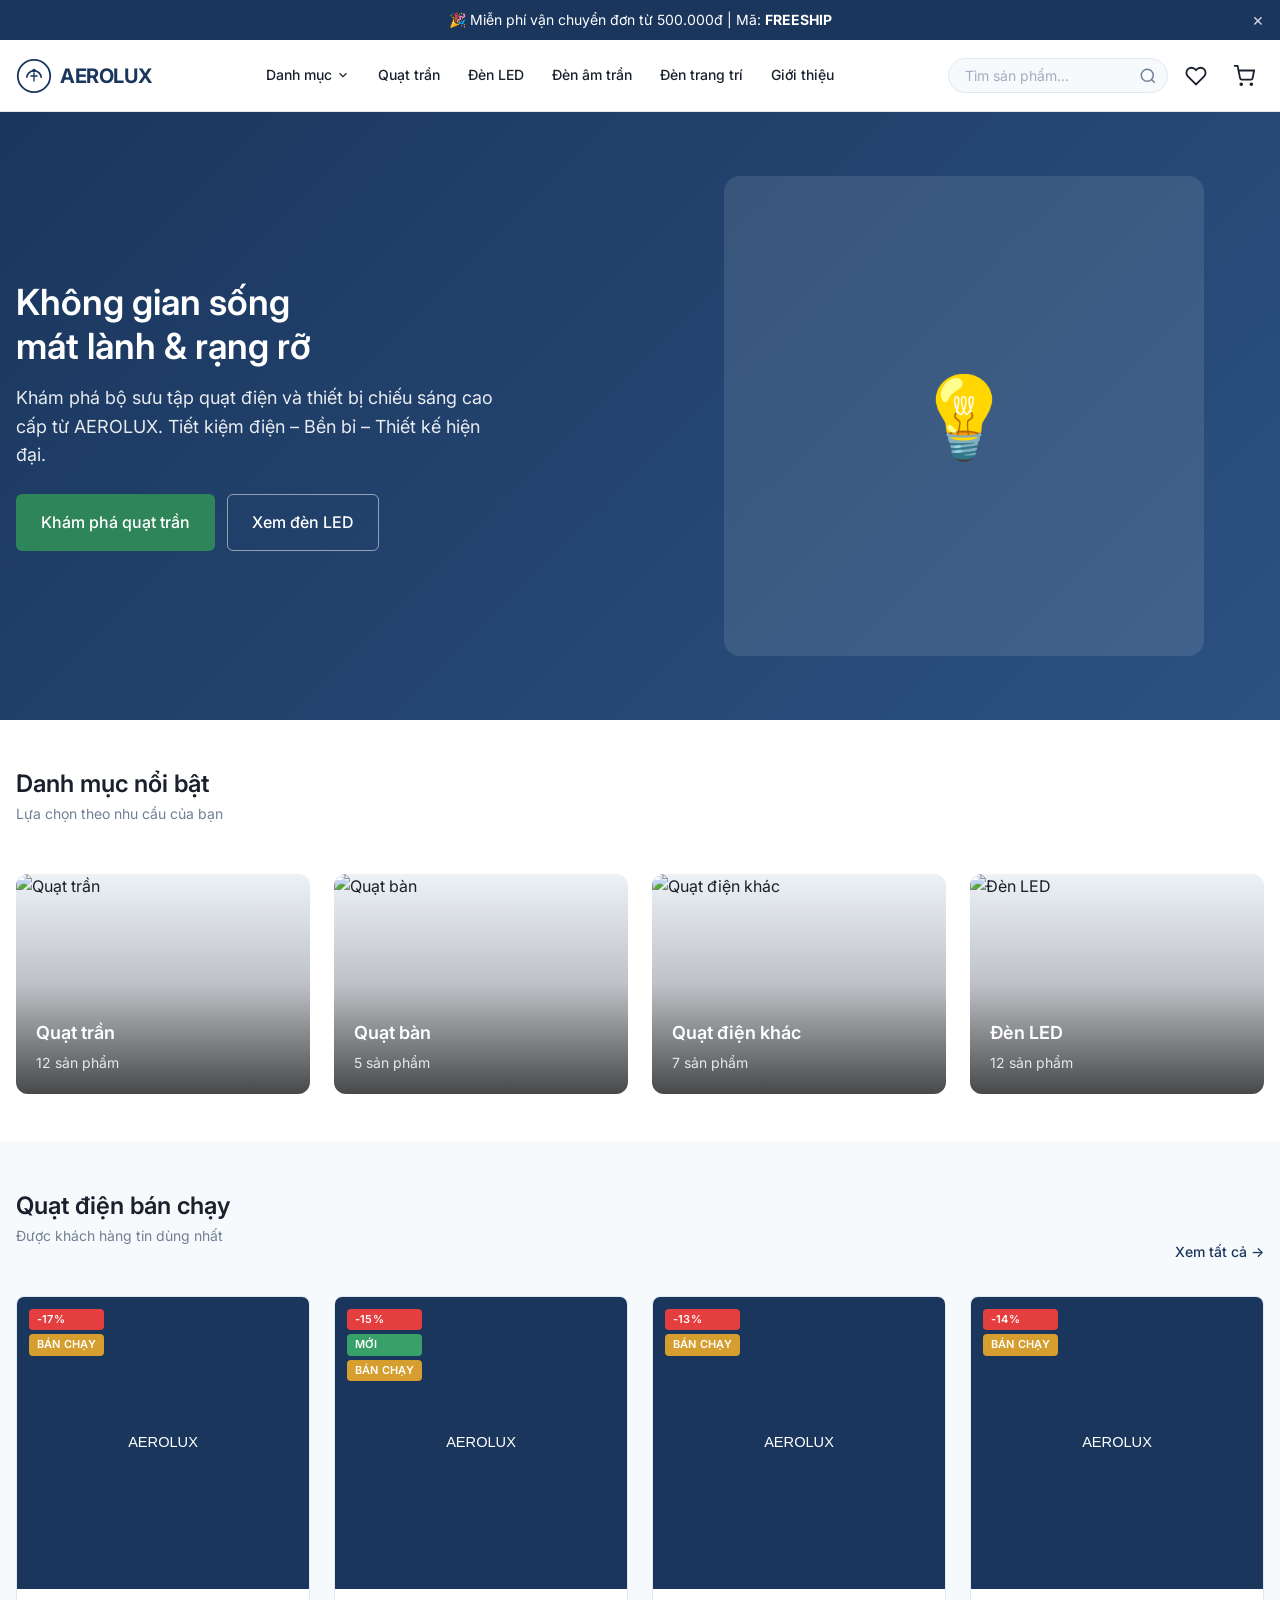
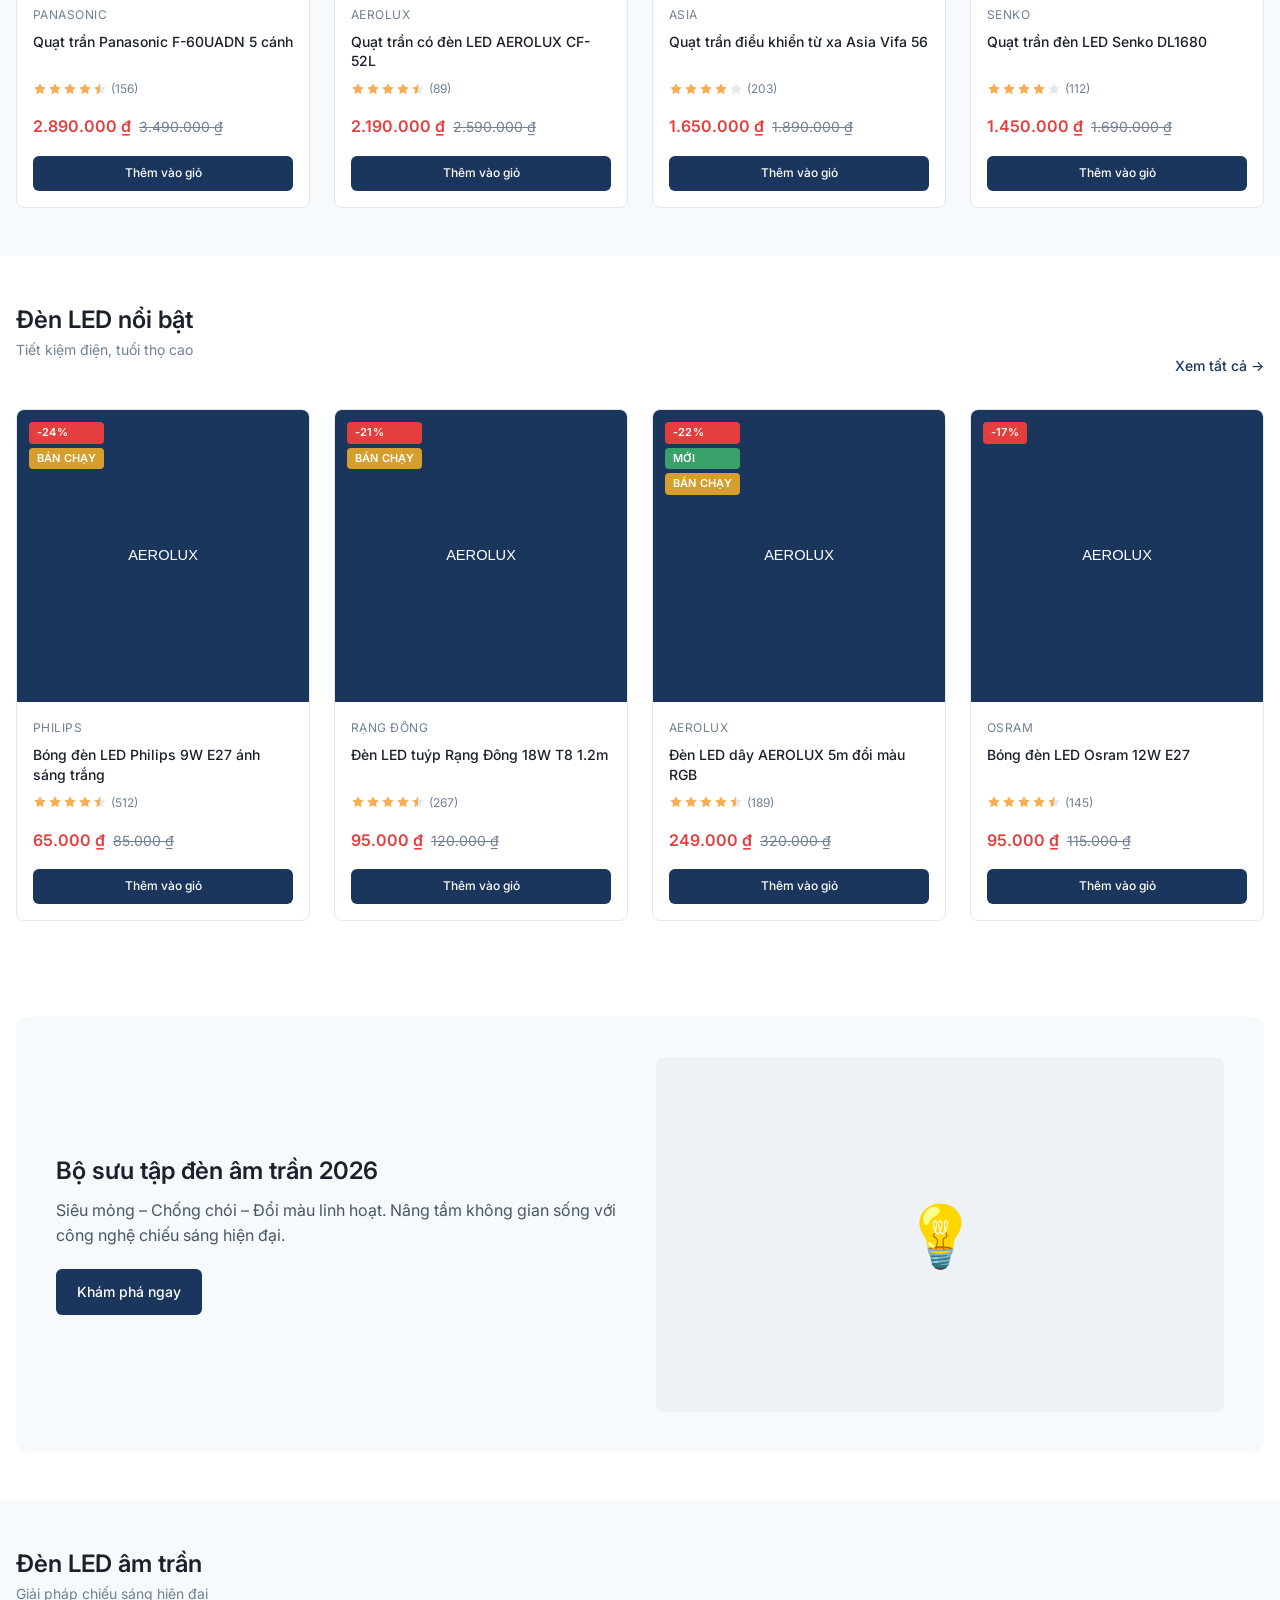
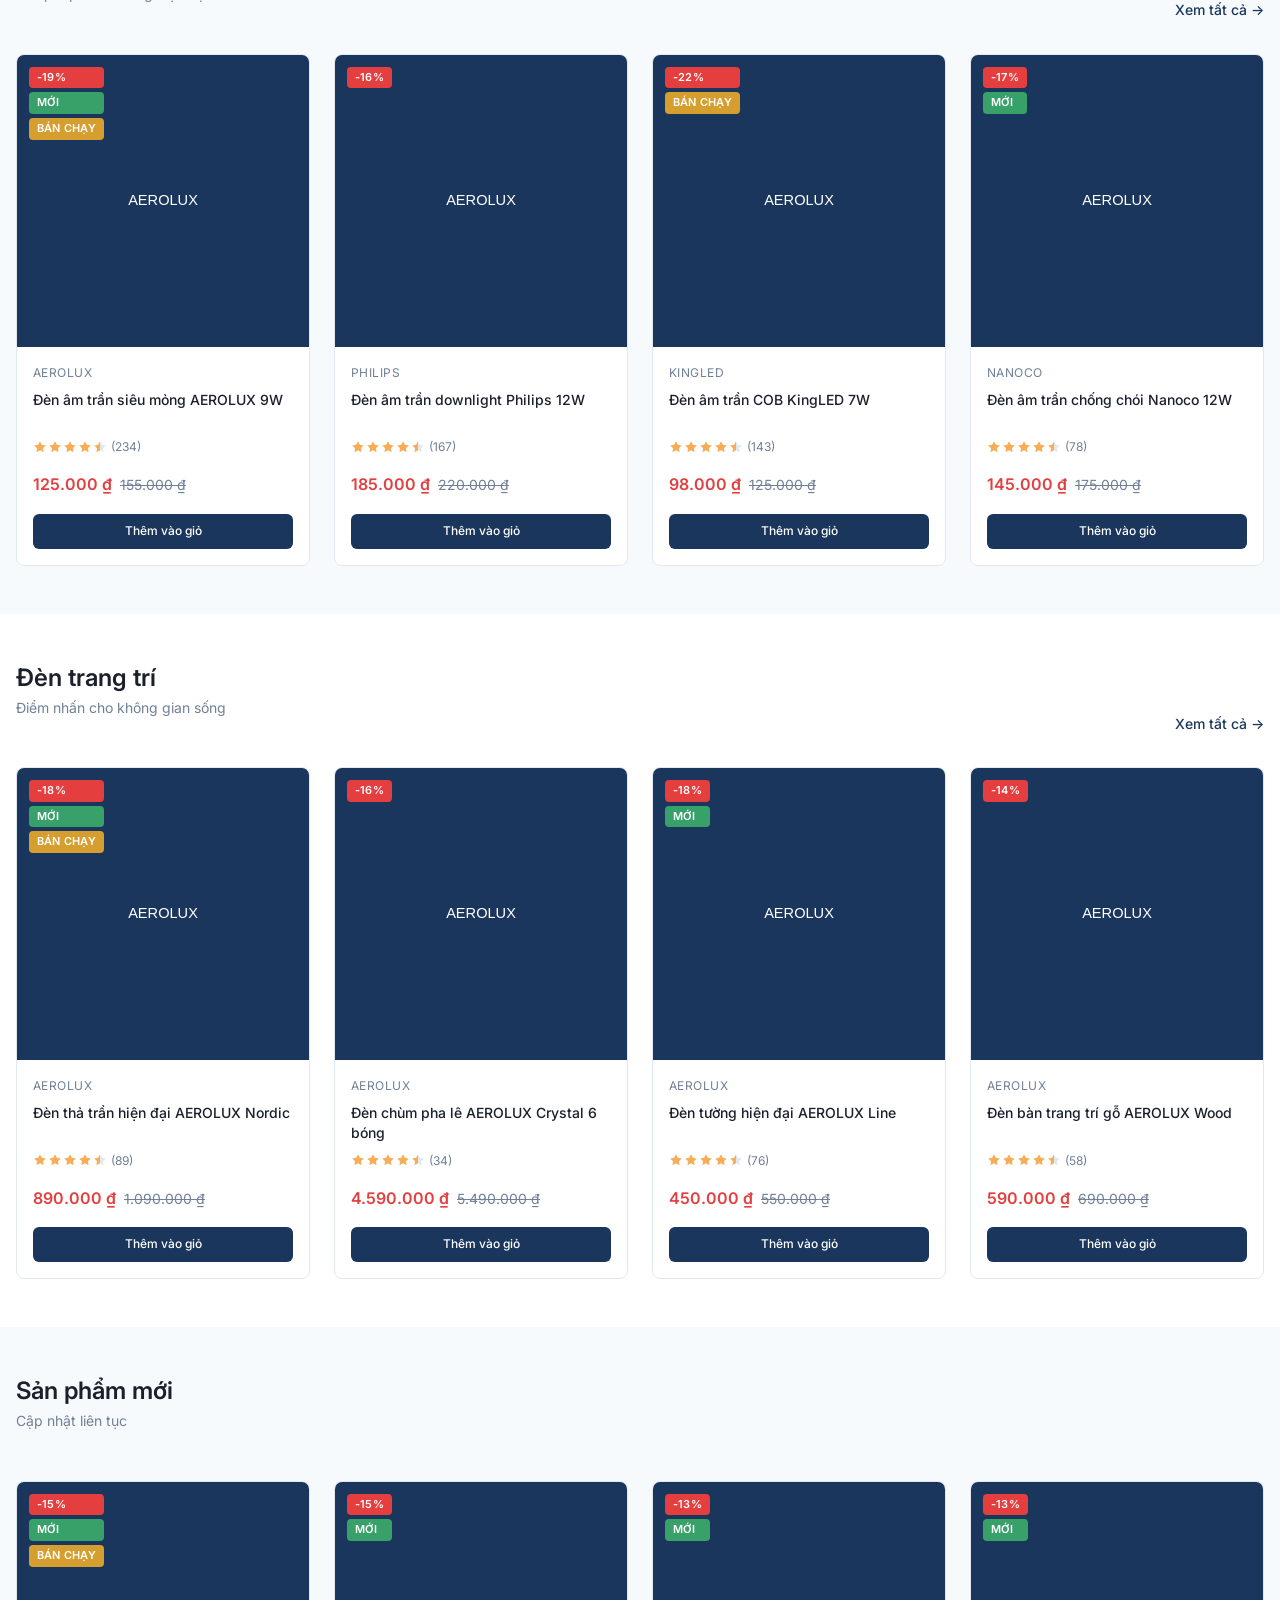
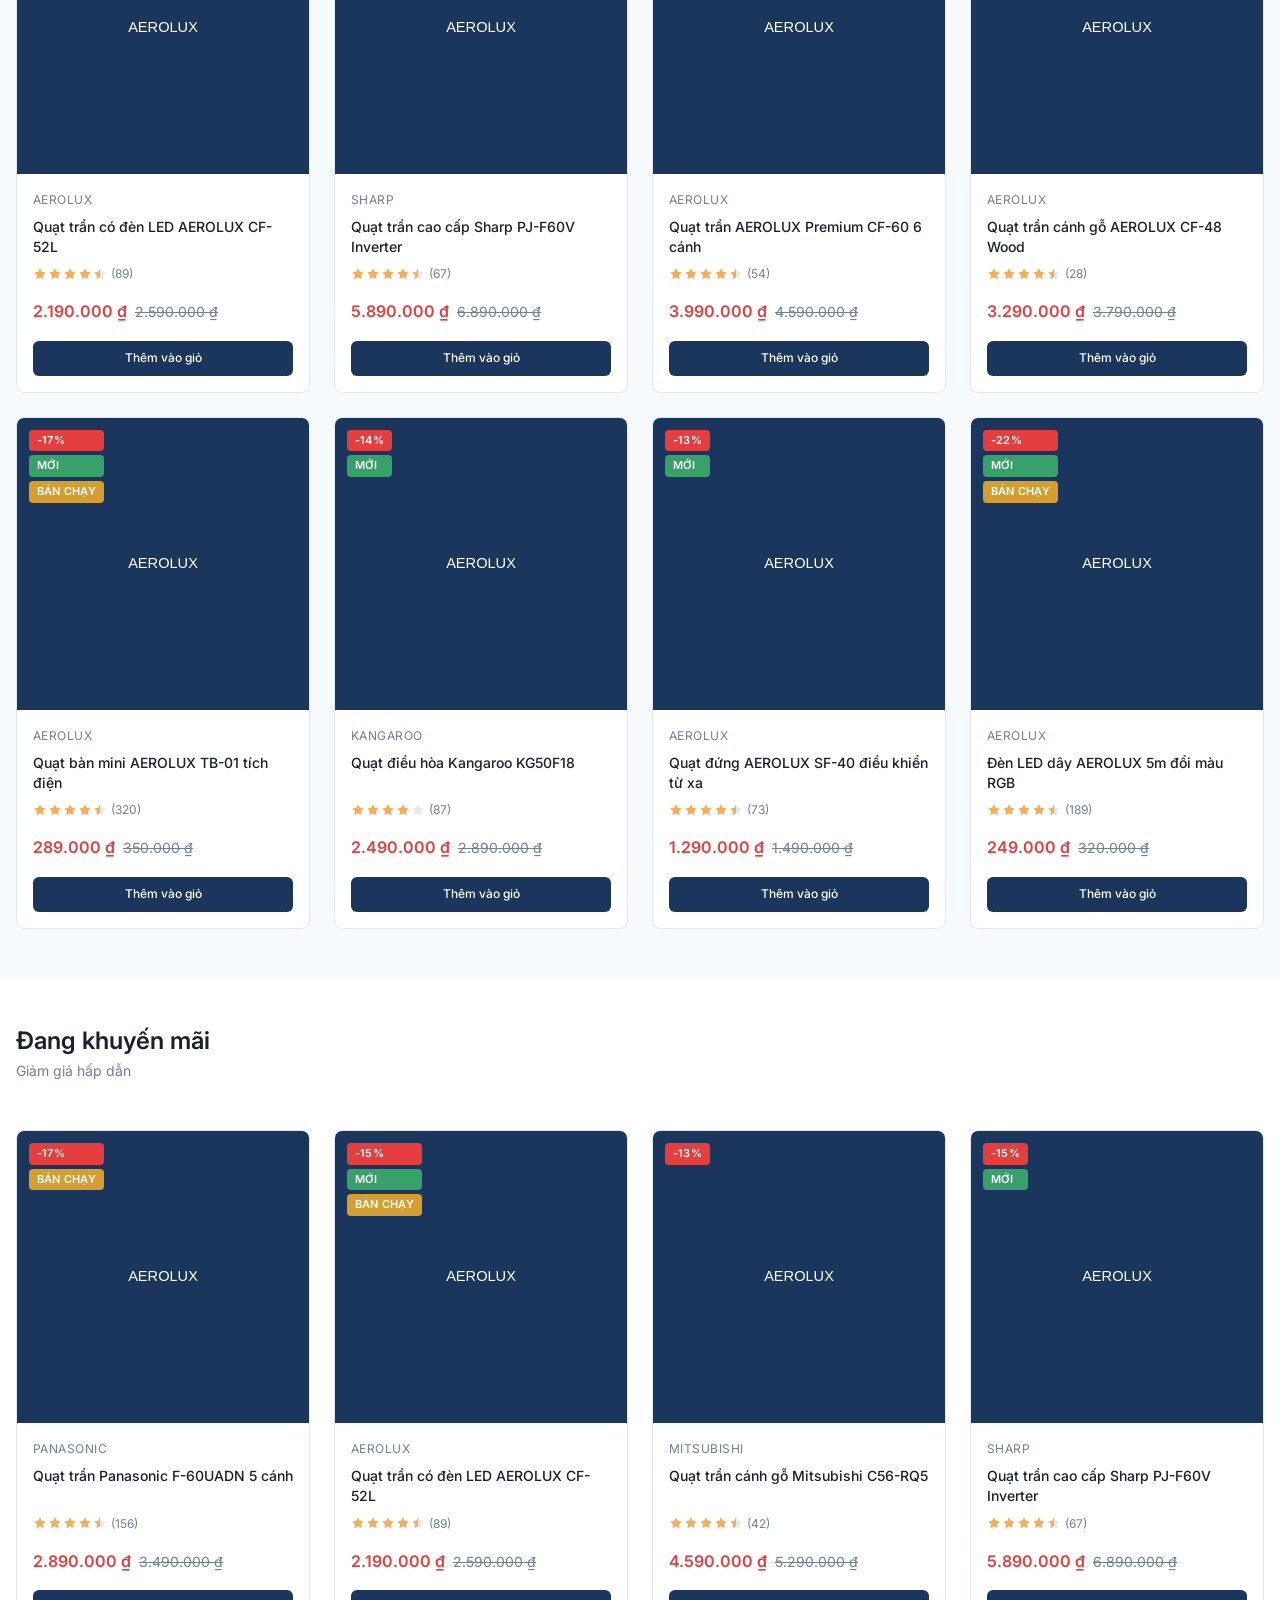
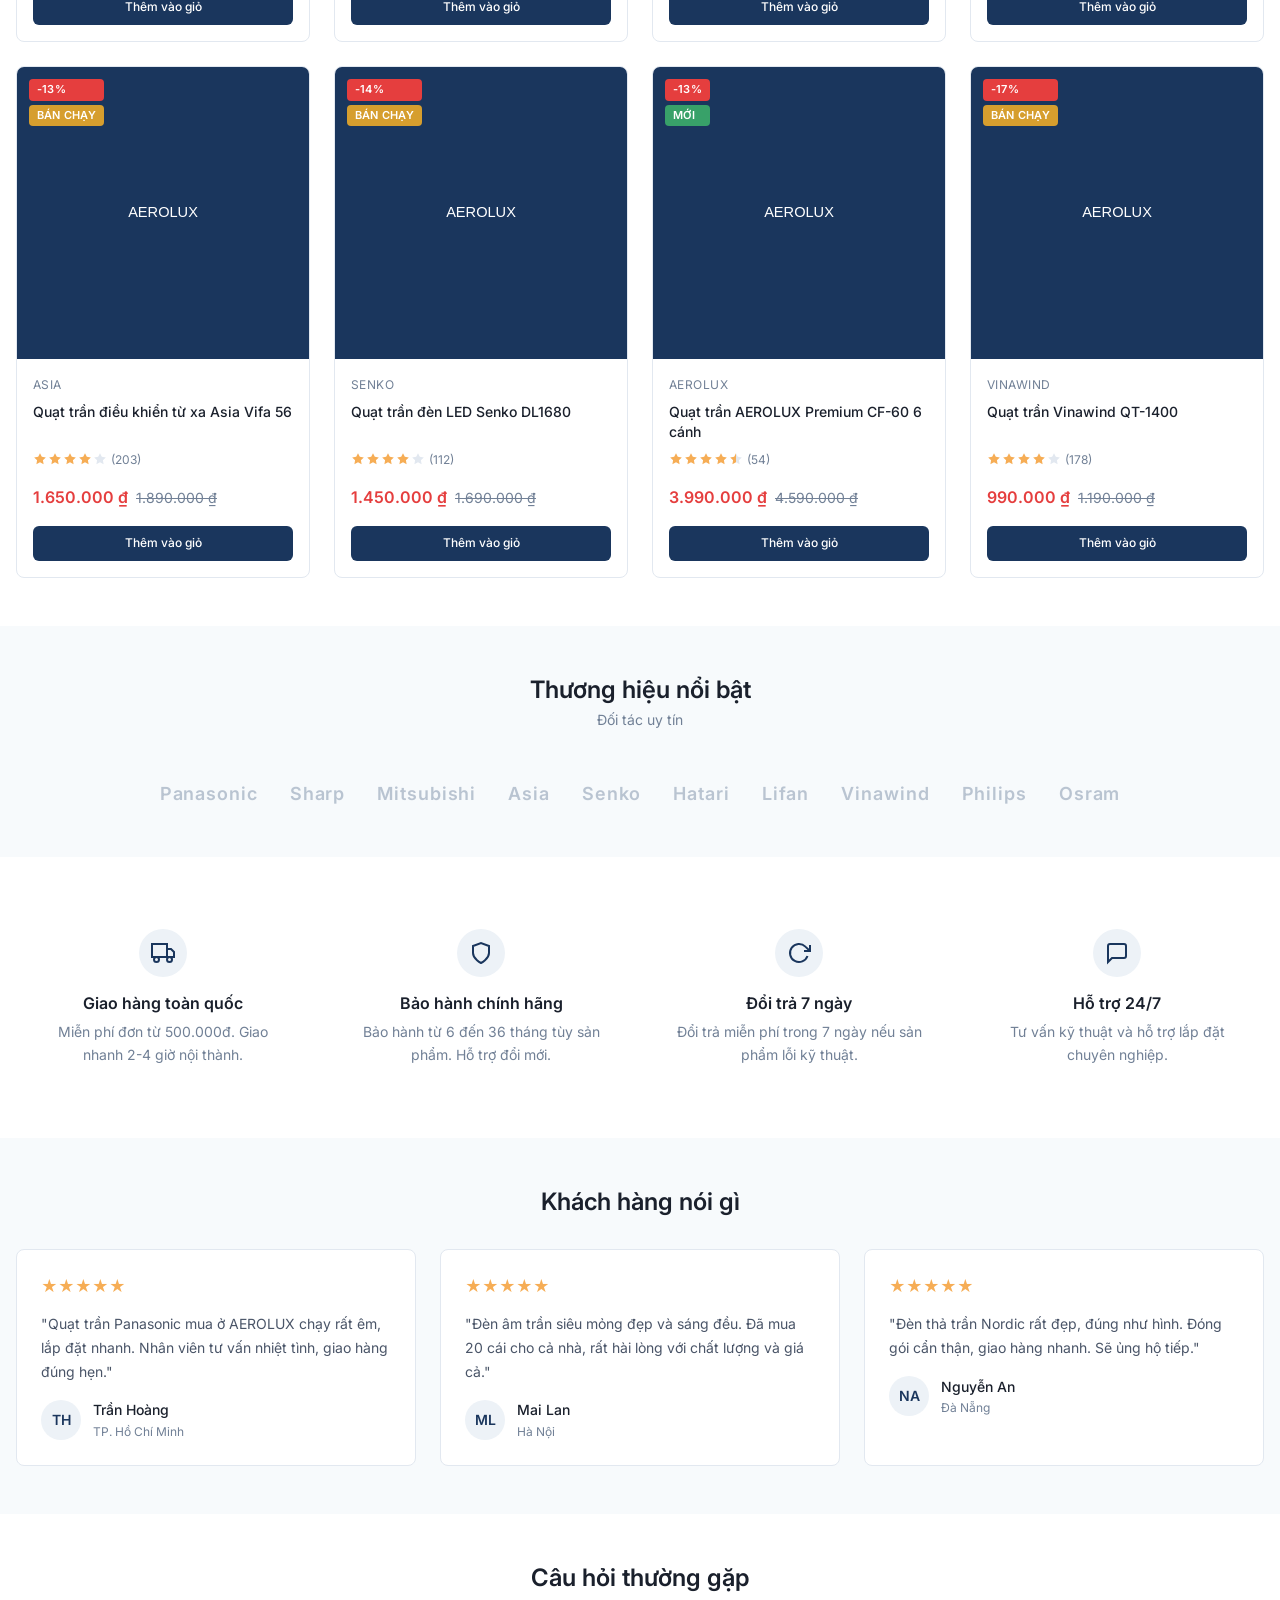
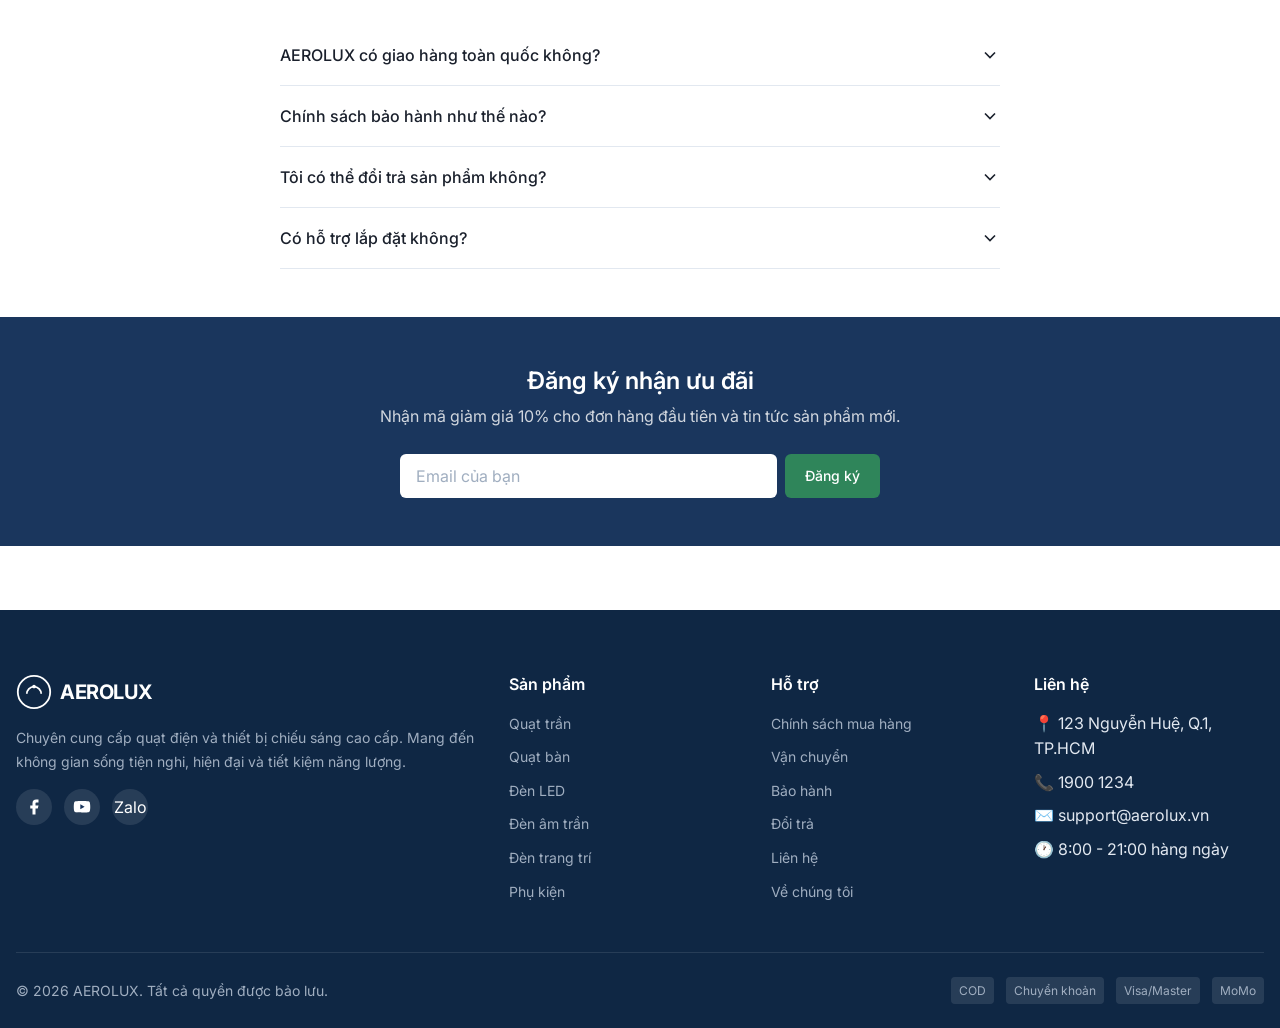
==== index.html @ c2c1349a "first commit" ====
<!DOCTYPE html>
<html lang="vi">
<head>
  <meta charset="UTF-8">
  <meta name="viewport" content="width=device-width, initial-scale=1.0">
  <title>AEROLUX — Quạt điện & Thiết bị chiếu sáng cao cấp</title>
  <meta name="description" content="AEROLUX chuyên cung cấp quạt trần, quạt bàn, đèn LED, đèn âm trần và đèn trang trí chất lượng cao. Giao hàng toàn quốc.">
  <link rel="preconnect" href="https://fonts.googleapis.com">
  <link rel="preconnect" href="https://fonts.gstatic.com" crossorigin>
  <link href="https://fonts.googleapis.com/css2?family=Inter:wght@300;400;500;600;700&display=swap" rel="stylesheet">
  <link rel="stylesheet" href="assets/css/variables.css">
  <link rel="stylesheet" href="assets/css/base.css">
  <link rel="stylesheet" href="assets/css/layout.css">
  <link rel="stylesheet" href="assets/css/components.css">
  <link rel="stylesheet" href="assets/css/pages.css">
  <link rel="stylesheet" href="assets/css/responsive.css">
</head>
<body>
  <div id="site-header"></div>

  <main class="main-content">
    <!-- Hero -->
    <section class="hero">
      <div class="container hero-content">
        <div class="hero-text">
          <h1>Không gian sống<br>mát lành & rạng rỡ</h1>
          <p>Khám phá bộ sưu tập quạt điện và thiết bị chiếu sáng cao cấp từ AEROLUX. Tiết kiệm điện – Bền bỉ – Thiết kế hiện đại.</p>
          <div class="hero-actions">
            <a href="category.html?category=quat-tran" class="btn btn-primary btn-lg">Khám phá quạt trần</a>
            <a href="category.html?category=den-led" class="btn btn-outline btn-lg">Xem đèn LED</a>
          </div>
        </div>
        <div class="hero-image">
          <div class="hero-image-placeholder">💡</div>
        </div>
      </div>
    </section>

    <!-- Featured Categories -->
    <section class="section">
      <div class="container">
        <div class="section-header">
          <div>
            <h2 class="section-title">Danh mục nổi bật</h2>
            <p class="section-subtitle">Lựa chọn theo nhu cầu của bạn</p>
          </div>
        </div>
        <div class="featured-categories" id="featured-categories"></div>
      </div>
    </section>

    <!-- Best seller fans -->
    <section class="section bg-alt">
      <div class="container">
        <div class="section-header">
          <div>
            <h2 class="section-title">Quạt điện bán chạy</h2>
            <p class="section-subtitle">Được khách hàng tin dùng nhất</p>
          </div>
          <a href="category.html?category=quat-tran" class="section-link">Xem tất cả →</a>
        </div>
        <div class="product-grid" id="bestsellers-fans"></div>
      </div>
    </section>

    <!-- LED -->
    <section class="section">
      <div class="container">
        <div class="section-header">
          <div>
            <h2 class="section-title">Đèn LED nổi bật</h2>
            <p class="section-subtitle">Tiết kiệm điện, tuổi thọ cao</p>
          </div>
          <a href="category.html?category=den-led" class="section-link">Xem tất cả →</a>
        </div>
        <div class="product-grid" id="featured-leds"></div>
      </div>
    </section>

    <!-- Banner -->
    <section class="section">
      <div class="container">
        <div class="banner-strip">
          <div class="banner-strip-content">
            <h2>Bộ sưu tập đèn âm trần 2026</h2>
            <p>Siêu mỏng – Chống chói – Đổi màu linh hoạt. Nâng tầm không gian sống với công nghệ chiếu sáng hiện đại.</p>
            <a href="category.html?category=den-led-am-tran" class="btn btn-primary">Khám phá ngay</a>
          </div>
          <div class="banner-strip-image">💡</div>
        </div>
      </div>
    </section>

    <!-- Downlights -->
    <section class="section bg-alt">
      <div class="container">
        <div class="section-header">
          <div>
            <h2 class="section-title">Đèn LED âm trần</h2>
            <p class="section-subtitle">Giải pháp chiếu sáng hiện đại</p>
          </div>
          <a href="category.html?category=den-led-am-tran" class="section-link">Xem tất cả →</a>
        </div>
        <div class="product-grid" id="featured-downlights"></div>
      </div>
    </section>

    <!-- Decorative -->
    <section class="section">
      <div class="container">
        <div class="section-header">
          <div>
            <h2 class="section-title">Đèn trang trí</h2>
            <p class="section-subtitle">Điểm nhấn cho không gian sống</p>
          </div>
          <a href="category.html?category=den-trang-tri" class="section-link">Xem tất cả →</a>
        </div>
        <div class="product-grid" id="featured-decorative"></div>
      </div>
    </section>

    <!-- New products -->
    <section class="section bg-alt">
      <div class="container">
        <div class="section-header">
          <div>
            <h2 class="section-title">Sản phẩm mới</h2>
            <p class="section-subtitle">Cập nhật liên tục</p>
          </div>
        </div>
        <div class="product-grid" id="new-products"></div>
      </div>
    </section>

    <!-- Sale -->
    <section class="section">
      <div class="container">
        <div class="section-header">
          <div>
            <h2 class="section-title">Đang khuyến mãi</h2>
            <p class="section-subtitle">Giảm giá hấp dẫn</p>
          </div>
        </div>
        <div class="product-grid" id="sale-products"></div>
      </div>
    </section>

    <!-- Brands -->
    <section class="section bg-alt">
      <div class="container">
        <div class="section-header text-center" style="justify-content:center">
          <div>
            <h2 class="section-title">Thương hiệu nổi bật</h2>
            <p class="section-subtitle">Đối tác uy tín</p>
          </div>
        </div>
        <div class="brand-logos" id="brand-logos"></div>
      </div>
    </section>

    <!-- Policies -->
    <section class="section">
      <div class="container">
        <div class="policy-grid">
          <div class="policy-card">
            <div class="policy-card-icon">
              <svg viewBox="0 0 24 24" fill="none" stroke="currentColor" stroke-width="2"><rect x="1" y="3" width="15" height="13"/><polygon points="16 8 20 8 23 11 23 16 16 16 16 8"/><circle cx="5.5" cy="18.5" r="2.5"/><circle cx="18.5" cy="18.5" r="2.5"/></svg>
            </div>
            <h4>Giao hàng toàn quốc</h4>
            <p>Miễn phí đơn từ 500.000đ. Giao nhanh 2-4 giờ nội thành.</p>
          </div>
          <div class="policy-card">
            <div class="policy-card-icon">
              <svg viewBox="0 0 24 24" fill="none" stroke="currentColor" stroke-width="2"><path d="M12 22s8-4 8-10V5l-8-3-8 3v7c0 6 8 10 8 10z"/></svg>
            </div>
            <h4>Bảo hành chính hãng</h4>
            <p>Bảo hành từ 6 đến 36 tháng tùy sản phẩm. Hỗ trợ đổi mới.</p>
          </div>
          <div class="policy-card">
            <div class="policy-card-icon">
              <svg viewBox="0 0 24 24" fill="none" stroke="currentColor" stroke-width="2"><polyline points="23 4 23 10 17 10"/><path d="M20.49 15a9 9 0 1 1-2.12-9.36L23 10"/></svg>
            </div>
            <h4>Đổi trả 7 ngày</h4>
            <p>Đổi trả miễn phí trong 7 ngày nếu sản phẩm lỗi kỹ thuật.</p>
          </div>
          <div class="policy-card">
            <div class="policy-card-icon">
              <svg viewBox="0 0 24 24" fill="none" stroke="currentColor" stroke-width="2"><path d="M21 15a2 2 0 0 1-2 2H7l-4 4V5a2 2 0 0 1 2-2h14a2 2 0 0 1 2 2z"/></svg>
            </div>
            <h4>Hỗ trợ 24/7</h4>
            <p>Tư vấn kỹ thuật và hỗ trợ lắp đặt chuyên nghiệp.</p>
          </div>
        </div>
      </div>
    </section>

    <!-- Testimonials -->
    <section class="section bg-alt">
      <div class="container">
        <div class="section-header text-center" style="justify-content:center">
          <div>
            <h2 class="section-title">Khách hàng nói gì</h2>
          </div>
        </div>
        <div class="testimonial-grid">
          <div class="testimonial-card">
            <div class="testimonial-stars">★★★★★</div>
            <p class="testimonial-text">"Quạt trần Panasonic mua ở AEROLUX chạy rất êm, lắp đặt nhanh. Nhân viên tư vấn nhiệt tình, giao hàng đúng hẹn."</p>
            <div class="testimonial-author">
              <div class="testimonial-avatar">TH</div>
              <div>
                <div class="testimonial-name">Trần Hoàng</div>
                <div class="testimonial-meta">TP. Hồ Chí Minh</div>
              </div>
            </div>
          </div>
          <div class="testimonial-card">
            <div class="testimonial-stars">★★★★★</div>
            <p class="testimonial-text">"Đèn âm trần siêu mỏng đẹp và sáng đều. Đã mua 20 cái cho cả nhà, rất hài lòng với chất lượng và giá cả."</p>
            <div class="testimonial-author">
              <div class="testimonial-avatar">ML</div>
              <div>
                <div class="testimonial-name">Mai Lan</div>
                <div class="testimonial-meta">Hà Nội</div>
              </div>
            </div>
          </div>
          <div class="testimonial-card">
            <div class="testimonial-stars">★★★★★</div>
            <p class="testimonial-text">"Đèn thả trần Nordic rất đẹp, đúng như hình. Đóng gói cẩn thận, giao hàng nhanh. Sẽ ủng hộ tiếp."</p>
            <div class="testimonial-author">
              <div class="testimonial-avatar">NA</div>
              <div>
                <div class="testimonial-name">Nguyễn An</div>
                <div class="testimonial-meta">Đà Nẵng</div>
              </div>
            </div>
          </div>
        </div>
      </div>
    </section>

    <!-- FAQ -->
    <section class="section">
      <div class="container">
        <div class="section-header text-center" style="justify-content:center">
          <div>
            <h2 class="section-title">Câu hỏi thường gặp</h2>
          </div>
        </div>
        <div class="faq-list">
          <div class="faq-item">
            <button class="faq-question">AEROLUX có giao hàng toàn quốc không?
              <svg viewBox="0 0 24 24" fill="none" stroke="currentColor" stroke-width="2"><path d="M6 9l6 6 6-6"/></svg>
            </button>
            <div class="faq-answer"><div class="faq-answer-inner">Có, chúng tôi giao hàng toàn quốc. Nội thành TP.HCM và Hà Nội giao trong 2-4 giờ. Các tỉnh thành khác 2-5 ngày làm việc. Miễn phí ship đơn từ 500.000đ.</div></div>
          </div>
          <div class="faq-item">
            <button class="faq-question">Chính sách bảo hành như thế nào?
              <svg viewBox="0 0 24 24" fill="none" stroke="currentColor" stroke-width="2"><path d="M6 9l6 6 6-6"/></svg>
            </button>
            <div class="faq-answer"><div class="faq-answer-inner">Tất cả sản phẩm được bảo hành chính hãng từ 6 đến 36 tháng tùy loại. Bảo hành tại trung tâm ủy quyền hoặc đổi mới trong 30 ngày đầu nếu lỗi nhà sản xuất.</div></div>
          </div>
          <div class="faq-item">
            <button class="faq-question">Tôi có thể đổi trả sản phẩm không?
              <svg viewBox="0 0 24 24" fill="none" stroke="currentColor" stroke-width="2"><path d="M6 9l6 6 6-6"/></svg>
            </button>
            <div class="faq-answer"><div class="faq-answer-inner">Bạn có thể đổi trả trong 7 ngày nếu sản phẩm còn nguyên tem, hộp và không có dấu hiệu đã sử dụng. Lỗi kỹ thuật được hỗ trợ đổi mới miễn phí.</div></div>
          </div>
          <div class="faq-item">
            <button class="faq-question">Có hỗ trợ lắp đặt không?
              <svg viewBox="0 0 24 24" fill="none" stroke="currentColor" stroke-width="2"><path d="M6 9l6 6 6-6"/></svg>
            </button>
            <div class="faq-answer"><div class="faq-answer-inner">Có. Với quạt trần và đèn trang trí lớn, chúng tôi hỗ trợ lắp đặt tại TP.HCM và Hà Nội với phí ưu đãi. Liên hệ hotline để đặt lịch.</div></div>
          </div>
        </div>
      </div>
    </section>

    <!-- Newsletter -->
    <section class="newsletter">
      <div class="container">
        <h2>Đăng ký nhận ưu đãi</h2>
        <p>Nhận mã giảm giá 10% cho đơn hàng đầu tiên và tin tức sản phẩm mới.</p>
        <form class="newsletter-form" id="newsletter-form">
          <input type="email" placeholder="Email của bạn" required>
          <button type="submit" class="btn">Đăng ký</button>
        </form>
      </div>
    </section>
  </main>

  <div id="site-footer"></div>

  <script src="assets/js/data/categories.js"></script>
  <script src="assets/js/data/brands.js"></script>
  <script src="assets/js/data/products.js"></script>
  <script src="assets/js/core/utils.js"></script>
  <script src="assets/js/core/storage.js"></script>
  <script src="assets/js/core/product-service.js"></script>
  <script src="assets/js/core/cart-service.js"></script>
  <script src="assets/js/components/toast.js"></script>
  <script src="assets/js/components/product-card.js"></script>
  <script src="assets/js/components/header.js"></script>
  <script src="assets/js/pages/home.js"></script>
</body>
</html>
---- assets/css/variables.css ----
:root {
  /* Colors */
  --color-primary: #1a365d; /* Navy blue */
  --color-primary-dark: #0f2744;
  --color-primary-light: #2c5282;
  --color-accent: #2f855a; /* Green accent */
  --color-accent-hover: #276749;
  
  --color-bg: #ffffff;
  --color-bg-alt: #f7fafc;
  --color-bg-soft: #edf2f7;
  --color-surface: #ffffff;
  
  --color-text: #1a202c;
  --color-text-secondary: #4a5568;
  --color-text-muted: #718096;
  --color-text-light: #a0aec0;
  
  --color-border: #e2e8f0;
  --color-border-dark: #cbd5e0;
  
  --color-success: #38a169;
  --color-warning: #d69e2e;
  --color-danger: #e53e3e;
  --color-info: #3182ce;
  
  --color-sale: #e53e3e;
  --color-new: #38a169;
  --color-bestseller: #d69e2e;
  
  /* Typography */
  --font-primary: 'Inter', -apple-system, BlinkMacSystemFont, 'Segoe UI', Roboto, sans-serif;
  --font-heading: 'Inter', -apple-system, BlinkMacSystemFont, 'Segoe UI', Roboto, sans-serif;
  
  --text-xs: 0.75rem;
  --text-sm: 0.875rem;
  --text-base: 1rem;
  --text-lg: 1.125rem;
  --text-xl: 1.25rem;
  --text-2xl: 1.5rem;
  --text-3xl: 1.875rem;
  --text-4xl: 2.25rem;
  
  --font-light: 300;
  --font-normal: 400;
  --font-medium: 500;
  --font-semibold: 600;
  --font-bold: 700;
  
  /* Spacing */
  --space-1: 0.25rem;
  --space-2: 0.5rem;
  --space-3: 0.75rem;
  --space-4: 1rem;
  --space-5: 1.25rem;
  --space-6: 1.5rem;
  --space-8: 2rem;
  --space-10: 2.5rem;
  --space-12: 3rem;
  --space-16: 4rem;
  --space-20: 5rem;
  
  /* Border radius */
  --radius-sm: 0.25rem;
  --radius-md: 0.375rem;
  --radius-lg: 0.5rem;
  --radius-xl: 0.75rem;
  --radius-2xl: 1rem;
  --radius-full: 9999px;
  
  /* Shadows */
  --shadow-sm: 0 1px 2px 0 rgba(0, 0, 0, 0.05);
  --shadow-md: 0 4px 6px -1px rgba(0, 0, 0, 0.1), 0 2px 4px -1px rgba(0, 0, 0, 0.06);
  --shadow-lg: 0 10px 15px -3px rgba(0, 0, 0, 0.1), 0 4px 6px -2px rgba(0, 0, 0, 0.05);
  --shadow-xl: 0 20px 25px -5px rgba(0, 0, 0, 0.1), 0 10px 10px -5px rgba(0, 0, 0, 0.04);
  
  /* Transitions */
  --transition-fast: 150ms ease;
  --transition-base: 200ms ease;
  --transition-slow: 300ms ease;
  
  /* Layout */
  --container-max: 1280px;
  --header-height: 72px;
  --announcement-height: 40px;
  
  /* Z-index */
  --z-dropdown: 100;
  --z-sticky: 200;
  --z-modal: 300;
  --z-toast: 400;
  --z-mega: 150;
}
---- assets/css/base.css ----
*,
*::before,
*::after {
  box-sizing: border-box;
  margin: 0;
  padding: 0;
}

html {
  font-size: 16px;
  scroll-behavior: smooth;
  -webkit-text-size-adjust: 100%;
}

body {
  font-family: var(--font-primary);
  font-size: var(--text-base);
  font-weight: var(--font-normal);
  line-height: 1.6;
  color: var(--color-text);
  background-color: var(--color-bg);
  -webkit-font-smoothing: antialiased;
  -moz-osx-font-smoothing: grayscale;
  overflow-x: hidden;
}

img {
  max-width: 100%;
  height: auto;
  display: block;
}

a {
  color: inherit;
  text-decoration: none;
  transition: color var(--transition-fast);
}

a:hover {
  color: var(--color-primary);
}

button {
  font-family: inherit;
  font-size: inherit;
  border: none;
  background: none;
  cursor: pointer;
  color: inherit;
}

ul, ol {
  list-style: none;
}

h1, h2, h3, h4, h5, h6 {
  font-family: var(--font-heading);
  font-weight: var(--font-semibold);
  line-height: 1.3;
  color: var(--color-text);
}

h1 { font-size: var(--text-3xl); }
h2 { font-size: var(--text-2xl); }
h3 { font-size: var(--text-xl); }
h4 { font-size: var(--text-lg); }

p {
  margin-bottom: var(--space-4);
}

input, select, textarea {
  font-family: inherit;
  font-size: inherit;
  border: 1px solid var(--color-border);
  border-radius: var(--radius-md);
  padding: var(--space-3) var(--space-4);
  background: var(--color-bg);
  color: var(--color-text);
  transition: border-color var(--transition-fast), box-shadow var(--transition-fast);
  width: 100%;
}

input:focus, select:focus, textarea:focus {
  outline: none;
  border-color: var(--color-primary);
  box-shadow: 0 0 0 3px rgba(26, 54, 93, 0.15);
}

input::placeholder, textarea::placeholder {
  color: var(--color-text-light);
}

label {
  display: block;
  font-size: var(--text-sm);
  font-weight: var(--font-medium);
  margin-bottom: var(--space-2);
  color: var(--color-text-secondary);
}

table {
  width: 100%;
  border-collapse: collapse;
}

/* Utility classes */
.container {
  width: 100%;
  max-width: var(--container-max);
  margin-left: auto;
  margin-right: auto;
  padding-left: var(--space-4);
  padding-right: var(--space-4);
}

.sr-only {
  position: absolute;
  width: 1px;
  height: 1px;
  padding: 0;
  margin: -1px;
  overflow: hidden;
  clip: rect(0, 0, 0, 0);
  white-space: nowrap;
  border: 0;
}

.text-center { text-align: center; }
.text-left { text-align: left; }
.text-right { text-align: right; }

.font-medium { font-weight: var(--font-medium); }
.font-semibold { font-weight: var(--font-semibold); }
.font-bold { font-weight: var(--font-bold); }

.text-primary { color: var(--color-primary); }
.text-secondary { color: var(--color-text-secondary); }
.text-muted { color: var(--color-text-muted); }
.text-success { color: var(--color-success); }
.text-danger { color: var(--color-danger); }
.text-sale { color: var(--color-sale); }

.bg-alt { background-color: var(--color-bg-alt); }
.bg-soft { background-color: var(--color-bg-soft); }

.mt-2 { margin-top: var(--space-2); }
.mt-4 { margin-top: var(--space-4); }
.mt-6 { margin-top: var(--space-6); }
.mt-8 { margin-top: var(--space-8); }
.mb-2 { margin-bottom: var(--space-2); }
.mb-4 { margin-bottom: var(--space-4); }
.mb-6 { margin-bottom: var(--space-6); }
.mb-8 { margin-bottom: var(--space-8); }

.flex { display: flex; }
.flex-col { flex-direction: column; }
.items-center { align-items: center; }
.justify-between { justify-content: space-between; }
.justify-center { justify-content: center; }
.gap-2 { gap: var(--space-2); }
.gap-3 { gap: var(--space-3); }
.gap-4 { gap: var(--space-4); }
.gap-6 { gap: var(--space-6); }

.hidden { display: none !important; }
.block { display: block; }

.w-full { width: 100%; }

/* Price formatting */
.price {
  font-weight: var(--font-semibold);
  color: var(--color-text);
}

.price-original {
  text-decoration: line-through;
  color: var(--color-text-muted);
  font-weight: var(--font-normal);
  font-size: var(--text-sm);
}

.price-sale {
  color: var(--color-sale);
}

/* Focus visible for accessibility */
:focus-visible {
  outline: 2px solid var(--color-primary);
  outline-offset: 2px;
}

button:focus:not(:focus-visible),
a:focus:not(:focus-visible) {
  outline: none;
}
---- assets/css/layout.css ----
/* Announcement bar */
.announcement-bar {
  background: var(--color-primary);
  color: white;
  text-align: center;
  padding: var(--space-2) var(--space-4);
  font-size: var(--text-sm);
  height: var(--announcement-height);
  display: flex;
  align-items: center;
  justify-content: center;
  position: relative;
  z-index: var(--z-sticky);
}

.announcement-bar a {
  color: white;
  text-decoration: underline;
  margin-left: var(--space-2);
}

.announcement-bar .close-btn {
  position: absolute;
  right: var(--space-4);
  background: transparent;
  color: white;
  font-size: var(--text-lg);
  line-height: 1;
  opacity: 0.8;
}

.announcement-bar .close-btn:hover {
  opacity: 1;
}

/* Header */
.site-header {
  background: var(--color-bg);
  border-bottom: 1px solid var(--color-border);
  position: sticky;
  top: 0;
  z-index: var(--z-sticky);
  height: var(--header-height);
}

.header-inner {
  display: flex;
  align-items: center;
  justify-content: space-between;
  height: 100%;
  gap: var(--space-4);
}

.logo {
  display: flex;
  align-items: center;
  gap: var(--space-2);
  font-size: var(--text-xl);
  font-weight: var(--font-bold);
  color: var(--color-primary);
  flex-shrink: 0;
}

.logo svg {
  width: 36px;
  height: 36px;
}

.logo-text {
  letter-spacing: -0.02em;
}

/* Main navigation */
.main-nav {
  display: flex;
  align-items: center;
  gap: var(--space-1);
  flex: 1;
  justify-content: center;
}

.nav-item {
  position: relative;
}

.nav-link {
  display: flex;
  align-items: center;
  gap: var(--space-1);
  padding: var(--space-2) var(--space-3);
  font-size: var(--text-sm);
  font-weight: var(--font-medium);
  color: var(--color-text);
  border-radius: var(--radius-md);
  transition: background var(--transition-fast), color var(--transition-fast);
  white-space: nowrap;
}

.nav-link:hover,
.nav-link.active {
  background: var(--color-bg-soft);
  color: var(--color-primary);
}

.nav-link svg {
  width: 14px;
  height: 14px;
  transition: transform var(--transition-fast);
}

.nav-item:hover .nav-link svg {
  transform: rotate(180deg);
}

/* Multi-level Category Dropdown */
.mega-menu,
.category-multilevel-menu {
  position: absolute;
  top: 100%;
  left: 0;
  background: var(--color-bg);
  border: 1px solid var(--color-border);
  border-radius: var(--radius-lg);
  box-shadow: 0 16px 40px -4px rgba(15, 23, 42, 0.16), 0 4px 12px rgba(15, 23, 42, 0.06);
  padding: 0;
  width: 760px;
  max-width: calc(100vw - 32px);
  opacity: 0;
  visibility: hidden;
  transform: translateY(6px);
  transition: opacity var(--transition-base), transform var(--transition-base), visibility var(--transition-base);
  z-index: var(--z-mega);
  pointer-events: none;
  overflow: hidden;
}

/* Invisible bridge so mouse hover doesn't break when moving into dropdown */
.mega-menu::before,
.category-multilevel-menu::before {
  content: '';
  position: absolute;
  top: -12px;
  left: 0;
  right: 0;
  height: 12px;
}

.nav-item:hover .mega-menu,
.nav-item.open .mega-menu,
.nav-item:hover .category-multilevel-menu,
.nav-item.open .category-multilevel-menu {
  opacity: 1;
  visibility: visible;
  transform: translateY(0);
  pointer-events: auto;
}

.cat-multilevel-layout {
  display: flex;
  min-height: 336px;
}

/* Level 1: Sidebar list */
.cat-level1-list {
  width: 240px;
  flex-shrink: 0;
  background: #f8fafc;
  border-right: 1px solid var(--color-border);
  padding: var(--space-2) 0;
  margin: 0;
  list-style: none;
  display: flex;
  flex-direction: column;
}

.cat-level1-item {
  position: relative;
}

.cat-level1-link {
  display: flex;
  align-items: center;
  gap: var(--space-3);
  padding: 10px var(--space-4);
  font-size: var(--text-sm);
  font-weight: var(--font-medium);
  color: var(--color-text);
  text-decoration: none;
  transition: all var(--transition-fast);
}

.cat-level1-icon {
  display: flex;
  align-items: center;
  justify-content: center;
  width: 28px;
  height: 28px;
  border-radius: var(--radius-sm);
  background: #ffffff;
  border: 1px solid var(--color-border);
  color: var(--color-primary);
  flex-shrink: 0;
  transition: all var(--transition-fast);
}

.cat-level1-name {
  flex: 1;
  white-space: nowrap;
  overflow: hidden;
  text-overflow: ellipsis;
}

.cat-level1-arrow {
  color: var(--color-text-muted);
  transition: transform var(--transition-fast), color var(--transition-fast);
}

.cat-level1-item.active .cat-level1-link,
.cat-level1-item:hover .cat-level1-link {
  background: #ffffff;
  color: var(--color-primary);
  font-weight: var(--font-semibold);
}

.cat-level1-item.active .cat-level1-icon,
.cat-level1-item:hover .cat-level1-icon {
  background: var(--color-primary);
  border-color: var(--color-primary);
  color: #ffffff;
}

.cat-level1-item.active .cat-level1-arrow,
.cat-level1-item:hover .cat-level1-arrow {
  color: var(--color-primary);
  transform: translateX(3px);
}

/* Level 2: Subcategory container */
.cat-level2-container {
  flex: 1;
  background: #ffffff;
  padding: var(--space-5);
  display: flex;
  flex-direction: column;
  min-width: 0;
}

.cat-level2-panel {
  display: none;
  flex-direction: column;
  height: 100%;
}

.cat-level2-panel.active {
  display: flex;
  animation: catPanelFadeIn 0.2s cubic-bezier(0.16, 1, 0.3, 1);
}

@keyframes catPanelFadeIn {
  from {
    opacity: 0.5;
    transform: translateX(4px);
  }
  to {
    opacity: 1;
    transform: translateX(0);
  }
}

.cat-panel-header {
  display: flex;
  align-items: center;
  justify-content: space-between;
  padding-bottom: var(--space-3);
  margin-bottom: var(--space-4);
  border-bottom: 1px solid var(--color-border);
}

.cat-panel-title {
  display: flex;
  align-items: baseline;
  gap: var(--space-2);
}

.cat-panel-title h3 {
  font-size: var(--text-base);
  font-weight: var(--font-bold);
  color: var(--color-primary);
  margin: 0;
}

.cat-panel-count {
  font-size: var(--text-xs);
  color: var(--color-text-muted);
}

.cat-panel-viewall {
  display: inline-flex;
  align-items: center;
  gap: var(--space-1);
  font-size: var(--text-xs);
  font-weight: var(--font-semibold);
  color: var(--color-primary);
  text-decoration: none;
  padding: 4px 12px;
  border-radius: var(--radius-full);
  background: var(--color-surface);
  transition: all var(--transition-fast);
}

.cat-panel-viewall:hover {
  background: var(--color-primary);
  color: #ffffff;
}

.cat-sub-grid {
  display: grid;
  grid-template-columns: repeat(2, 1fr);
  gap: 6px var(--space-3);
  flex: 1;
  align-content: start;
}

.cat-sub-item {
  display: flex;
  align-items: center;
  gap: var(--space-2);
  padding: 7px 10px;
  border-radius: var(--radius-md);
  color: var(--color-text-secondary);
  font-size: var(--text-sm);
  text-decoration: none;
  transition: all var(--transition-fast);
}

.cat-sub-dot {
  width: 5px;
  height: 5px;
  border-radius: var(--radius-full);
  background: var(--color-text-muted);
  opacity: 0.6;
  transition: all var(--transition-fast);
  flex-shrink: 0;
}

.cat-sub-item:hover {
  background: var(--color-surface-hover);
  color: var(--color-primary);
  font-weight: var(--font-medium);
  transform: translateX(2px);
}

.cat-sub-item:hover .cat-sub-dot {
  background: var(--color-primary);
  opacity: 1;
  transform: scale(1.4);
}

.cat-panel-footer {
  display: flex;
  align-items: center;
  gap: var(--space-5);
  padding-top: var(--space-3);
  margin-top: var(--space-4);
  border-top: 1px dashed var(--color-border);
  font-size: var(--text-xs);
  color: var(--color-text-secondary);
}

.cat-panel-benefit {
  display: flex;
  align-items: center;
  gap: var(--space-2);
}

.benefit-icon {
  font-size: 14px;
}

/* Header actions */
.header-actions {
  display: flex;
  align-items: center;
  gap: var(--space-2);
  flex-shrink: 0;
}

.header-action {
  position: relative;
  display: flex;
  align-items: center;
  justify-content: center;
  width: 40px;
  height: 40px;
  border-radius: var(--radius-full);
  color: var(--color-text);
  transition: background var(--transition-fast), color var(--transition-fast);
}

.header-action:hover {
  background: var(--color-bg-soft);
  color: var(--color-primary);
}

.header-action svg {
  width: 22px;
  height: 22px;
}

.header-action .badge {
  position: absolute;
  top: 2px;
  right: 2px;
  background: var(--color-sale);
  color: white;
  font-size: 10px;
  font-weight: var(--font-bold);
  min-width: 18px;
  height: 18px;
  border-radius: var(--radius-full);
  display: flex;
  align-items: center;
  justify-content: center;
  padding: 0 4px;
}

/* Search */
.search-box {
  position: relative;
  display: flex;
  align-items: center;
}

.search-input {
  width: 220px;
  padding: var(--space-2) var(--space-4);
  padding-right: 40px;
  border-radius: var(--radius-full);
  border: 1px solid var(--color-border);
  font-size: var(--text-sm);
  background: var(--color-bg-alt);
}

.search-input:focus {
  background: var(--color-bg);
  width: 280px;
}

.search-btn {
  position: absolute;
  right: 4px;
  width: 32px;
  height: 32px;
  border-radius: var(--radius-full);
  display: flex;
  align-items: center;
  justify-content: center;
  color: var(--color-text-muted);
}

.search-btn:hover {
  color: var(--color-primary);
}

/* Mobile menu toggle */
.mobile-menu-toggle {
  display: none;
  width: 40px;
  height: 40px;
  align-items: center;
  justify-content: center;
  border-radius: var(--radius-md);
}

.mobile-menu-toggle svg {
  width: 24px;
  height: 24px;
}

/* Mobile nav drawer (hidden by default on desktop) */
.mobile-nav,
.mobile-nav-overlay {
  display: none;
}

/* Main content */
.main-content {
  min-height: calc(100vh - var(--header-height) - 300px);
}

/* Footer */
.site-footer {
  background: var(--color-primary-dark);
  color: #e2e8f0;
  padding-top: var(--space-16);
  margin-top: var(--space-16);
}

.footer-grid {
  display: grid;
  grid-template-columns: 2fr 1fr 1fr 1fr;
  gap: var(--space-8);
  margin-bottom: var(--space-12);
}

.footer-brand .logo {
  color: white;
  margin-bottom: var(--space-4);
}

.footer-brand p {
  font-size: var(--text-sm);
  color: #a0aec0;
  line-height: 1.7;
  margin-bottom: var(--space-4);
}

.footer-col h4 {
  color: white;
  font-size: var(--text-base);
  margin-bottom: var(--space-4);
}

.footer-col ul {
  display: flex;
  flex-direction: column;
  gap: var(--space-2);
}

.footer-col a {
  font-size: var(--text-sm);
  color: #a0aec0;
  transition: color var(--transition-fast);
}

.footer-col a:hover {
  color: white;
}

.footer-social {
  display: flex;
  gap: var(--space-3);
  margin-top: var(--space-4);
}

.footer-social a {
  width: 36px;
  height: 36px;
  border-radius: var(--radius-full);
  background: rgba(255,255,255,0.1);
  display: flex;
  align-items: center;
  justify-content: center;
  color: white;
  transition: background var(--transition-fast);
}

.footer-social a:hover {
  background: var(--color-accent);
}

.footer-bottom {
  border-top: 1px solid rgba(255,255,255,0.1);
  padding: var(--space-6) 0;
  display: flex;
  justify-content: space-between;
  align-items: center;
  font-size: var(--text-sm);
  color: #a0aec0;
}

.footer-payment {
  display: flex;
  gap: var(--space-3);
  align-items: center;
}

.footer-payment span {
  font-size: var(--text-xs);
  padding: 4px 8px;
  background: rgba(255,255,255,0.1);
  border-radius: var(--radius-sm);
}

/* Breadcrumb */
.breadcrumb {
  padding: var(--space-4) 0;
  font-size: var(--text-sm);
  color: var(--color-text-muted);
  display: flex;
  align-items: center;
  flex-wrap: wrap;
  gap: var(--space-2);
}

.breadcrumb a {
  color: var(--color-text-secondary);
}

.breadcrumb a:hover {
  color: var(--color-primary);
}

.breadcrumb .separator {
  color: var(--color-text-light);
}

.breadcrumb .current {
  color: var(--color-text);
  font-weight: var(--font-medium);
}

/* Section */
.section {
  padding: var(--space-12) 0;
}

.section-header {
  display: flex;
  justify-content: space-between;
  align-items: flex-end;
  margin-bottom: var(--space-8);
}

.section-title {
  font-size: var(--text-2xl);
  font-weight: var(--font-semibold);
}

.section-subtitle {
  font-size: var(--text-sm);
  color: var(--color-text-muted);
  margin-top: var(--space-1);
}

.section-link {
  font-size: var(--text-sm);
  font-weight: var(--font-medium);
  color: var(--color-primary);
  display: flex;
  align-items: center;
  gap: var(--space-1);
}

.section-link:hover {
  color: var(--color-primary-light);
}

/* Page header */
.page-header {
  background: var(--color-bg-alt);
  padding: var(--space-8) 0;
  border-bottom: 1px solid var(--color-border);
}

.page-header h1 {
  font-size: var(--text-3xl);
  margin-bottom: var(--space-2);
}

.page-header p {
  color: var(--color-text-secondary);
  margin-bottom: 0;
}
---- assets/css/components.css ----
/* Buttons */
.btn {
  display: inline-flex;
  align-items: center;
  justify-content: center;
  gap: var(--space-2);
  padding: var(--space-3) var(--space-5);
  font-size: var(--text-sm);
  font-weight: var(--font-medium);
  border-radius: var(--radius-md);
  transition: all var(--transition-fast);
  white-space: nowrap;
  cursor: pointer;
  border: 1px solid transparent;
  line-height: 1.4;
}

.btn:disabled {
  opacity: 0.6;
  cursor: not-allowed;
}

.btn-primary {
  background: var(--color-primary);
  color: white;
}

.btn-primary:hover:not(:disabled) {
  background: var(--color-primary-dark);
  color: white;
}

.btn-secondary {
  background: var(--color-bg);
  color: var(--color-text);
  border-color: var(--color-border);
}

.btn-secondary:hover:not(:disabled) {
  background: var(--color-bg-soft);
  border-color: var(--color-border-dark);
}

.btn-accent {
  background: var(--color-accent);
  color: white;
}

.btn-accent:hover:not(:disabled) {
  background: var(--color-accent-hover);
  color: white;
}

.btn-outline {
  background: transparent;
  color: var(--color-primary);
  border-color: var(--color-primary);
}

.btn-outline:hover:not(:disabled) {
  background: var(--color-primary);
  color: white;
}

.btn-ghost {
  background: transparent;
  color: var(--color-text-secondary);
}

.btn-ghost:hover:not(:disabled) {
  background: var(--color-bg-soft);
  color: var(--color-text);
}

.btn-danger {
  background: var(--color-danger);
  color: white;
}

.btn-sm {
  padding: var(--space-2) var(--space-3);
  font-size: var(--text-xs);
}

.btn-lg {
  padding: var(--space-4) var(--space-6);
  font-size: var(--text-base);
}

.btn-icon {
  width: 40px;
  height: 40px;
  padding: 0;
  border-radius: var(--radius-full);
}

.btn-block {
  width: 100%;
}

/* Product Card */
.product-card {
  background: var(--color-bg);
  border: 1px solid var(--color-border);
  border-radius: var(--radius-lg);
  overflow: hidden;
  transition: box-shadow var(--transition-base), transform var(--transition-base), border-color var(--transition-base);
  display: flex;
  flex-direction: column;
  height: 100%;
  position: relative;
}

.product-card:hover {
  box-shadow: var(--shadow-lg);
  border-color: var(--color-border-dark);
  transform: translateY(-2px);
}

.product-card-image {
  position: relative;
  aspect-ratio: 1 / 1;
  overflow: hidden;
  background: var(--color-bg-alt);
}

.product-card-image img {
  width: 100%;
  height: 100%;
  object-fit: cover;
  transition: transform var(--transition-slow);
}

.product-card:hover .product-card-image img {
  transform: scale(1.05);
}

.product-card-badges {
  position: absolute;
  top: var(--space-3);
  left: var(--space-3);
  display: flex;
  flex-direction: column;
  gap: var(--space-1);
  z-index: 2;
}

.badge-tag {
  display: inline-block;
  padding: 2px 8px;
  font-size: 11px;
  font-weight: var(--font-semibold);
  border-radius: var(--radius-sm);
  text-transform: uppercase;
  letter-spacing: 0.02em;
}

.badge-sale {
  background: var(--color-sale);
  color: white;
}

.badge-new {
  background: var(--color-new);
  color: white;
}

.badge-bestseller {
  background: var(--color-bestseller);
  color: white;
}

.product-card-actions {
  position: absolute;
  top: var(--space-3);
  right: var(--space-3);
  display: flex;
  flex-direction: column;
  gap: var(--space-2);
  opacity: 0;
  transform: translateX(8px);
  transition: opacity var(--transition-base), transform var(--transition-base);
  z-index: 2;
}

.product-card:hover .product-card-actions {
  opacity: 1;
  transform: translateX(0);
}

.product-card-action {
  width: 36px;
  height: 36px;
  border-radius: var(--radius-full);
  background: white;
  box-shadow: var(--shadow-md);
  display: flex;
  align-items: center;
  justify-content: center;
  color: var(--color-text-secondary);
  transition: color var(--transition-fast), background var(--transition-fast);
}

.product-card-action:hover {
  color: var(--color-primary);
  background: var(--color-bg-soft);
}

.product-card-action.active {
  color: var(--color-sale);
}

.product-card-body {
  padding: var(--space-4);
  display: flex;
  flex-direction: column;
  flex: 1;
  gap: var(--space-2);
}

.product-card-brand {
  font-size: var(--text-xs);
  color: var(--color-text-muted);
  text-transform: uppercase;
  letter-spacing: 0.04em;
}

.product-card-title {
  font-size: var(--text-sm);
  font-weight: var(--font-medium);
  line-height: 1.4;
  color: var(--color-text);
  display: -webkit-box;
  -webkit-line-clamp: 2;
  -webkit-box-orient: vertical;
  overflow: hidden;
  min-height: 2.8em;
}

.product-card-title a:hover {
  color: var(--color-primary);
}

.product-card-rating {
  display: flex;
  align-items: center;
  gap: var(--space-1);
  font-size: var(--text-xs);
  color: var(--color-text-muted);
}

.stars {
  display: flex;
  gap: 1px;
  color: #f6ad55;
}

.stars svg {
  width: 14px;
  height: 14px;
}

.product-card-price {
  display: flex;
  align-items: baseline;
  gap: var(--space-2);
  margin-top: auto;
  padding-top: var(--space-2);
}

.product-card-price .price {
  font-size: var(--text-base);
}

.product-card-footer {
  padding: 0 var(--space-4) var(--space-4);
}

.product-card-footer .btn {
  width: 100%;
}

/* Product Grid */
.product-grid {
  display: grid;
  grid-template-columns: repeat(4, 1fr);
  gap: var(--space-6);
}

.product-grid-3 {
  grid-template-columns: repeat(3, 1fr);
}

/* Category Card */
.category-card {
  position: relative;
  border-radius: var(--radius-xl);
  overflow: hidden;
  aspect-ratio: 4 / 3;
  background: var(--color-bg-soft);
  display: block;
  transition: transform var(--transition-base);
}

.category-card:hover {
  transform: translateY(-4px);
}

.category-card img {
  width: 100%;
  height: 100%;
  object-fit: cover;
  transition: transform var(--transition-slow);
}

.category-card:hover img {
  transform: scale(1.08);
}

.category-card-overlay {
  position: absolute;
  inset: 0;
  background: linear-gradient(to top, rgba(0,0,0,0.7) 0%, rgba(0,0,0,0.2) 50%, transparent 100%);
  display: flex;
  flex-direction: column;
  justify-content: flex-end;
  padding: var(--space-5);
  color: white;
}

.category-card-title {
  font-size: var(--text-lg);
  font-weight: var(--font-semibold);
  margin-bottom: var(--space-1);
}

.category-card-count {
  font-size: var(--text-sm);
  opacity: 0.85;
}

/* Toast */
.toast-container {
  position: fixed;
  bottom: var(--space-6);
  right: var(--space-6);
  z-index: var(--z-toast);
  display: flex;
  flex-direction: column;
  gap: var(--space-3);
  pointer-events: none;
}

.toast {
  background: var(--color-text);
  color: white;
  padding: var(--space-3) var(--space-5);
  border-radius: var(--radius-lg);
  box-shadow: var(--shadow-xl);
  font-size: var(--text-sm);
  display: flex;
  align-items: center;
  gap: var(--space-3);
  pointer-events: auto;
  animation: toastIn 0.3s ease;
  max-width: 360px;
}

.toast.success {
  background: var(--color-success);
}

.toast.error {
  background: var(--color-danger);
}

.toast.info {
  background: var(--color-info);
}

@keyframes toastIn {
  from {
    opacity: 0;
    transform: translateY(16px);
  }
  to {
    opacity: 1;
    transform: translateY(0);
  }
}

.toast-close {
  margin-left: auto;
  opacity: 0.7;
  font-size: var(--text-lg);
  line-height: 1;
}

.toast-close:hover {
  opacity: 1;
}

/* Pagination */
.pagination {
  display: flex;
  align-items: center;
  justify-content: center;
  gap: var(--space-2);
  margin-top: var(--space-8);
}

.pagination-btn {
  min-width: 40px;
  height: 40px;
  display: flex;
  align-items: center;
  justify-content: center;
  border-radius: var(--radius-md);
  border: 1px solid var(--color-border);
  font-size: var(--text-sm);
  font-weight: var(--font-medium);
  color: var(--color-text-secondary);
  transition: all var(--transition-fast);
}

.pagination-btn:hover:not(:disabled):not(.active) {
  background: var(--color-bg-soft);
  border-color: var(--color-border-dark);
}

.pagination-btn.active {
  background: var(--color-primary);
  color: white;
  border-color: var(--color-primary);
}

.pagination-btn:disabled {
  opacity: 0.4;
  cursor: not-allowed;
}

/* Filters */
.filter-sidebar {
  background: var(--color-bg);
  border: 1px solid var(--color-border);
  border-radius: var(--radius-lg);
  padding: var(--space-5);
}

.filter-group {
  padding-bottom: var(--space-5);
  margin-bottom: var(--space-5);
  border-bottom: 1px solid var(--color-border);
}

.filter-group:last-child {
  border-bottom: none;
  margin-bottom: 0;
  padding-bottom: 0;
}

.filter-group-title {
  font-size: var(--text-sm);
  font-weight: var(--font-semibold);
  margin-bottom: var(--space-3);
  display: flex;
  justify-content: space-between;
  align-items: center;
}

.filter-options {
  display: flex;
  flex-direction: column;
  gap: var(--space-2);
}

.filter-option {
  display: flex;
  align-items: center;
  gap: var(--space-2);
  font-size: var(--text-sm);
  color: var(--color-text-secondary);
  cursor: pointer;
}

.filter-option input[type="checkbox"],
.filter-option input[type="radio"] {
  width: 16px;
  height: 16px;
  accent-color: var(--color-primary);
  cursor: pointer;
}

.filter-option:hover {
  color: var(--color-text);
}

.filter-price-inputs {
  display: flex;
  gap: var(--space-2);
  align-items: center;
}

.filter-price-inputs input {
  width: 100%;
  padding: var(--space-2);
  font-size: var(--text-sm);
}

.active-filters {
  display: flex;
  flex-wrap: wrap;
  gap: var(--space-2);
  margin-bottom: var(--space-4);
}

.active-filter-tag {
  display: inline-flex;
  align-items: center;
  gap: var(--space-1);
  padding: 4px 10px;
  background: var(--color-bg-soft);
  border-radius: var(--radius-full);
  font-size: var(--text-xs);
  color: var(--color-text-secondary);
}

.active-filter-tag button {
  font-size: 14px;
  line-height: 1;
  color: var(--color-text-muted);
}

.active-filter-tag button:hover {
  color: var(--color-danger);
}

/* Empty state */
.empty-state {
  text-align: center;
  padding: var(--space-16) var(--space-4);
}

.empty-state svg {
  width: 80px;
  height: 80px;
  color: var(--color-text-light);
  margin: 0 auto var(--space-4);
}

.empty-state h3 {
  margin-bottom: var(--space-2);
}

.empty-state p {
  color: var(--color-text-muted);
  margin-bottom: var(--space-6);
}

/* Quantity selector */
.qty-selector {
  display: flex;
  align-items: center;
  border: 1px solid var(--color-border);
  border-radius: var(--radius-md);
  overflow: hidden;
}

.qty-btn {
  width: 36px;
  height: 36px;
  display: flex;
  align-items: center;
  justify-content: center;
  background: var(--color-bg-alt);
  color: var(--color-text);
  font-size: var(--text-lg);
  transition: background var(--transition-fast);
}

.qty-btn:hover {
  background: var(--color-bg-soft);
}

.qty-input {
  width: 48px;
  text-align: center;
  border: none;
  border-left: 1px solid var(--color-border);
  border-right: 1px solid var(--color-border);
  border-radius: 0;
  padding: var(--space-2);
  font-size: var(--text-sm);
  font-weight: var(--font-medium);
}

.qty-input:focus {
  box-shadow: none;
}

/* Stars rating input */
.rating-input {
  display: flex;
  gap: var(--space-1);
  flex-direction: row-reverse;
  justify-content: flex-end;
}

.rating-input input {
  display: none;
}

.rating-input label {
  cursor: pointer;
  color: var(--color-border-dark);
  font-size: 24px;
  transition: color var(--transition-fast);
}

.rating-input label:hover,
.rating-input label:hover ~ label,
.rating-input input:checked ~ label {
  color: #f6ad55;
}

/* Form group */
.form-group {
  margin-bottom: var(--space-4);
}

.form-row {
  display: grid;
  grid-template-columns: 1fr 1fr;
  gap: var(--space-4);
}

.form-error {
  font-size: var(--text-xs);
  color: var(--color-danger);
  margin-top: var(--space-1);
}

/* Skeleton loading */
.skeleton {
  background: linear-gradient(90deg, var(--color-bg-soft) 25%, var(--color-bg-alt) 50%, var(--color-bg-soft) 75%);
  background-size: 200% 100%;
  animation: skeleton 1.5s ease-in-out infinite;
  border-radius: var(--radius-md);
}

@keyframes skeleton {
  0% { background-position: 200% 0; }
  100% { background-position: -200% 0; }
}

.skeleton-card {
  border: 1px solid var(--color-border);
  border-radius: var(--radius-lg);
  overflow: hidden;
}

.skeleton-image {
  aspect-ratio: 1;
  background: var(--color-bg-soft);
}

.skeleton-text {
  height: 14px;
  margin: var(--space-2) 0;
}

.skeleton-text.short {
  width: 60%;
}

/* Modal */
.modal-overlay {
  position: fixed;
  inset: 0;
  background: rgba(0,0,0,0.5);
  z-index: var(--z-modal);
  display: flex;
  align-items: center;
  justify-content: center;
  padding: var(--space-4);
  opacity: 0;
  visibility: hidden;
  transition: opacity var(--transition-base), visibility var(--transition-base);
}

.modal-overlay.open {
  opacity: 1;
  visibility: visible;
}

.modal {
  background: var(--color-bg);
  border-radius: var(--radius-xl);
  max-width: 480px;
  width: 100%;
  max-height: 90vh;
  overflow-y: auto;
  box-shadow: var(--shadow-xl);
  transform: scale(0.95);
  transition: transform var(--transition-base);
}

.modal-overlay.open .modal {
  transform: scale(1);
}

.modal-header {
  display: flex;
  justify-content: space-between;
  align-items: center;
  padding: var(--space-5);
  border-bottom: 1px solid var(--color-border);
}

.modal-body {
  padding: var(--space-5);
}

.modal-footer {
  padding: var(--space-5);
  border-top: 1px solid var(--color-border);
  display: flex;
  gap: var(--space-3);
  justify-content: flex-end;
}

/* Tabs */
.tabs {
  display: flex;
  border-bottom: 1px solid var(--color-border);
  gap: var(--space-1);
  margin-bottom: var(--space-6);
}

.tab-btn {
  padding: var(--space-3) var(--space-5);
  font-size: var(--text-sm);
  font-weight: var(--font-medium);
  color: var(--color-text-muted);
  border-bottom: 2px solid transparent;
  margin-bottom: -1px;
  transition: color var(--transition-fast), border-color var(--transition-fast);
}

.tab-btn:hover {
  color: var(--color-text);
}

.tab-btn.active {
  color: var(--color-primary);
  border-bottom-color: var(--color-primary);
}

.tab-content {
  display: none;
}

.tab-content.active {
  display: block;
}

/* Brand logos */
.brand-logos {
  display: flex;
  flex-wrap: wrap;
  justify-content: center;
  align-items: center;
  gap: var(--space-8);
}

.brand-logo {
  font-size: var(--text-lg);
  font-weight: var(--font-semibold);
  color: var(--color-text-light);
  opacity: 0.7;
  transition: opacity var(--transition-fast);
  letter-spacing: 0.05em;
}

.brand-logo:hover {
  opacity: 1;
  color: var(--color-text-secondary);
}

/* Policy cards */
.policy-grid {
  display: grid;
  grid-template-columns: repeat(4, 1fr);
  gap: var(--space-6);
}

.policy-card {
  text-align: center;
  padding: var(--space-6);
}

.policy-card-icon {
  width: 48px;
  height: 48px;
  margin: 0 auto var(--space-4);
  background: var(--color-bg-soft);
  border-radius: var(--radius-full);
  display: flex;
  align-items: center;
  justify-content: center;
  color: var(--color-primary);
}

.policy-card-icon svg {
  width: 24px;
  height: 24px;
}

.policy-card h4 {
  font-size: var(--text-base);
  margin-bottom: var(--space-2);
}

.policy-card p {
  font-size: var(--text-sm);
  color: var(--color-text-muted);
  margin-bottom: 0;
}

/* Testimonial */
.testimonial-grid {
  display: grid;
  grid-template-columns: repeat(3, 1fr);
  gap: var(--space-6);
}

.testimonial-card {
  background: var(--color-bg);
  border: 1px solid var(--color-border);
  border-radius: var(--radius-lg);
  padding: var(--space-6);
}

.testimonial-stars {
  color: #f6ad55;
  margin-bottom: var(--space-3);
  display: flex;
  gap: 2px;
}

.testimonial-text {
  font-size: var(--text-sm);
  color: var(--color-text-secondary);
  line-height: 1.7;
  margin-bottom: var(--space-4);
}

.testimonial-author {
  display: flex;
  align-items: center;
  gap: var(--space-3);
}

.testimonial-avatar {
  width: 40px;
  height: 40px;
  border-radius: var(--radius-full);
  background: var(--color-bg-soft);
  display: flex;
  align-items: center;
  justify-content: center;
  font-weight: var(--font-semibold);
  color: var(--color-primary);
  font-size: var(--text-sm);
}

.testimonial-name {
  font-size: var(--text-sm);
  font-weight: var(--font-medium);
}

.testimonial-meta {
  font-size: var(--text-xs);
  color: var(--color-text-muted);
}

/* FAQ */
.faq-list {
  max-width: 720px;
  margin: 0 auto;
}

.faq-item {
  border-bottom: 1px solid var(--color-border);
}

.faq-question {
  width: 100%;
  display: flex;
  justify-content: space-between;
  align-items: center;
  padding: var(--space-5) 0;
  font-size: var(--text-base);
  font-weight: var(--font-medium);
  text-align: left;
  color: var(--color-text);
}

.faq-question svg {
  width: 20px;
  height: 20px;
  transition: transform var(--transition-fast);
  flex-shrink: 0;
}

.faq-item.open .faq-question svg {
  transform: rotate(180deg);
}

.faq-answer {
  max-height: 0;
  overflow: hidden;
  transition: max-height var(--transition-slow);
}

.faq-item.open .faq-answer {
  max-height: 300px;
}

.faq-answer-inner {
  padding-bottom: var(--space-5);
  font-size: var(--text-sm);
  color: var(--color-text-secondary);
  line-height: 1.7;
}

/* Newsletter */
.newsletter {
  background: var(--color-primary);
  color: white;
  padding: var(--space-12) 0;
  text-align: center;
}

.newsletter h2 {
  color: white;
  margin-bottom: var(--space-2);
}

.newsletter p {
  color: rgba(255,255,255,0.8);
  margin-bottom: var(--space-6);
}

.newsletter-form {
  display: flex;
  max-width: 480px;
  margin: 0 auto;
  gap: var(--space-2);
}

.newsletter-form input {
  flex: 1;
  border: none;
  border-radius: var(--radius-md);
}

.newsletter-form .btn {
  background: var(--color-accent);
  color: white;
  border: none;
}

.newsletter-form .btn:hover {
  background: var(--color-accent-hover);
}

/* Sort bar */
.sort-bar {
  display: flex;
  justify-content: space-between;
  align-items: center;
  margin-bottom: var(--space-6);
  flex-wrap: wrap;
  gap: var(--space-3);
}

.sort-bar-left {
  font-size: var(--text-sm);
  color: var(--color-text-muted);
}

.sort-select {
  width: auto;
  padding: var(--space-2) var(--space-3);
  font-size: var(--text-sm);
  min-width: 160px;
}

/* Mobile filter toggle */
.mobile-filter-toggle {
  display: none;
}

/* Review card */
.review-card {
  padding: var(--space-5) 0;
  border-bottom: 1px solid var(--color-border);
}

.review-header {
  display: flex;
  justify-content: space-between;
  align-items: flex-start;
  margin-bottom: var(--space-3);
}

.review-author {
  font-weight: var(--font-medium);
  font-size: var(--text-sm);
}

.review-date {
  font-size: var(--text-xs);
  color: var(--color-text-muted);
}

.review-stars {
  color: #f6ad55;
  display: flex;
  gap: 1px;
  margin-bottom: var(--space-2);
}

.review-content {
  font-size: var(--text-sm);
  color: var(--color-text-secondary);
  line-height: 1.6;
}
---- assets/css/pages.css ----
/* ========== HOME PAGE ========== */
.hero {
  position: relative;
  background: linear-gradient(135deg, #1a365d 0%, #2c5282 100%);
  color: white;
  padding: var(--space-16) 0;
  overflow: hidden;
}

.hero-content {
  display: grid;
  grid-template-columns: 1fr 1fr;
  gap: var(--space-12);
  align-items: center;
}

.hero-text h1 {
  font-size: var(--text-4xl);
  color: white;
  margin-bottom: var(--space-4);
  line-height: 1.2;
}

.hero-text p {
  font-size: var(--text-lg);
  opacity: 0.9;
  margin-bottom: var(--space-6);
  max-width: 480px;
}

.hero-actions {
  display: flex;
  gap: var(--space-3);
}

.hero-actions .btn {
  padding: var(--space-4) var(--space-6);
}

.hero-actions .btn-primary {
  background: var(--color-accent);
}

.hero-actions .btn-primary:hover {
  background: var(--color-accent-hover);
}

.hero-actions .btn-outline {
  border-color: rgba(255,255,255,0.5);
  color: white;
}

.hero-actions .btn-outline:hover {
  background: white;
  color: var(--color-primary);
  border-color: white;
}

.hero-image {
  display: flex;
  justify-content: center;
  align-items: center;
}

.hero-image-placeholder {
  width: 100%;
  max-width: 480px;
  aspect-ratio: 1;
  background: rgba(255,255,255,0.1);
  border-radius: var(--radius-2xl);
  display: flex;
  align-items: center;
  justify-content: center;
  font-size: 80px;
}

/* Featured categories */
.featured-categories {
  display: grid;
  grid-template-columns: repeat(4, 1fr);
  gap: var(--space-6);
}

/* Banner strip */
.banner-strip {
  background: var(--color-bg-alt);
  border-radius: var(--radius-xl);
  padding: var(--space-10);
  display: grid;
  grid-template-columns: 1fr 1fr;
  gap: var(--space-8);
  align-items: center;
  overflow: hidden;
}

.banner-strip-content h2 {
  margin-bottom: var(--space-3);
}

.banner-strip-content p {
  color: var(--color-text-secondary);
  margin-bottom: var(--space-5);
}

.banner-strip-image {
  background: var(--color-bg-soft);
  border-radius: var(--radius-lg);
  aspect-ratio: 16/10;
  display: flex;
  align-items: center;
  justify-content: center;
  font-size: 60px;
}

/* ========== CATEGORY PAGE ========== */
.category-layout {
  display: grid;
  grid-template-columns: 260px 1fr;
  gap: var(--space-8);
  padding: var(--space-8) 0;
}

.category-products {
  min-width: 0;
}

.subcategory-tags {
  display: flex;
  flex-wrap: wrap;
  gap: var(--space-2);
  margin-bottom: var(--space-6);
}

.subcategory-tag {
  padding: var(--space-2) var(--space-4);
  border: 1px solid var(--color-border);
  border-radius: var(--radius-full);
  font-size: var(--text-sm);
  color: var(--color-text-secondary);
  transition: all var(--transition-fast);
}

.subcategory-tag:hover,
.subcategory-tag.active {
  background: var(--color-primary);
  color: white;
  border-color: var(--color-primary);
}

/* ========== PRODUCT DETAIL ========== */
.product-detail {
  display: grid;
  grid-template-columns: 1fr 1fr;
  gap: var(--space-10);
  padding: var(--space-8) 0;
}

.product-gallery {
  position: sticky;
  top: calc(var(--header-height) + var(--space-4));
}

.gallery-main {
  aspect-ratio: 1;
  background: var(--color-bg-alt);
  border-radius: var(--radius-xl);
  overflow: hidden;
  margin-bottom: var(--space-3);
  border: 1px solid var(--color-border);
}

.gallery-main img {
  width: 100%;
  height: 100%;
  object-fit: cover;
}

.gallery-thumbs {
  display: flex;
  gap: var(--space-2);
}

.gallery-thumb {
  width: 72px;
  height: 72px;
  border-radius: var(--radius-md);
  overflow: hidden;
  border: 2px solid transparent;
  cursor: pointer;
  background: var(--color-bg-alt);
  opacity: 0.7;
  transition: all var(--transition-fast);
}

.gallery-thumb:hover,
.gallery-thumb.active {
  border-color: var(--color-primary);
  opacity: 1;
}

.gallery-thumb img {
  width: 100%;
  height: 100%;
  object-fit: cover;
}

.product-info {
  display: flex;
  flex-direction: column;
  gap: var(--space-4);
}

.product-info-brand {
  font-size: var(--text-sm);
  color: var(--color-text-muted);
  text-transform: uppercase;
  letter-spacing: 0.04em;
}

.product-info-title {
  font-size: var(--text-2xl);
  font-weight: var(--font-semibold);
  line-height: 1.3;
}

.product-info-meta {
  display: flex;
  align-items: center;
  gap: var(--space-4);
  font-size: var(--text-sm);
  color: var(--color-text-muted);
  flex-wrap: wrap;
}

.product-info-sku {
  font-family: monospace;
}

.product-info-price {
  display: flex;
  align-items: baseline;
  gap: var(--space-3);
  padding: var(--space-4) 0;
  border-top: 1px solid var(--color-border);
  border-bottom: 1px solid var(--color-border);
}

.product-info-price .price {
  font-size: var(--text-3xl);
}

.product-info-price .discount-badge {
  background: var(--color-sale);
  color: white;
  padding: 2px 8px;
  border-radius: var(--radius-sm);
  font-size: var(--text-xs);
  font-weight: var(--font-semibold);
}

.product-variants {
  display: flex;
  flex-direction: column;
  gap: var(--space-3);
}

.variant-label {
  font-size: var(--text-sm);
  font-weight: var(--font-medium);
}

.variant-options {
  display: flex;
  flex-wrap: wrap;
  gap: var(--space-2);
}

.variant-option {
  padding: var(--space-2) var(--space-4);
  border: 1px solid var(--color-border);
  border-radius: var(--radius-md);
  font-size: var(--text-sm);
  cursor: pointer;
  transition: all var(--transition-fast);
}

.variant-option:hover {
  border-color: var(--color-primary);
}

.variant-option.active {
  background: var(--color-primary);
  color: white;
  border-color: var(--color-primary);
}

.variant-option.color {
  width: 32px;
  height: 32px;
  padding: 0;
  border-radius: var(--radius-full);
  border-width: 2px;
}

.product-actions {
  display: flex;
  gap: var(--space-3);
  align-items: center;
  flex-wrap: wrap;
}

.product-actions .btn-lg {
  flex: 1;
  min-width: 140px;
}

.product-stock {
  font-size: var(--text-sm);
  display: flex;
  align-items: center;
  gap: var(--space-2);
}

.product-stock.in-stock {
  color: var(--color-success);
}

.product-stock.low-stock {
  color: var(--color-warning);
}

.product-stock.out-of-stock {
  color: var(--color-danger);
}

.product-warranty {
  font-size: var(--text-sm);
  color: var(--color-text-secondary);
  display: flex;
  align-items: center;
  gap: var(--space-2);
  padding: var(--space-3);
  background: var(--color-bg-alt);
  border-radius: var(--radius-md);
}

.product-tabs-section {
  padding: var(--space-8) 0;
  border-top: 1px solid var(--color-border);
}

.specs-table {
  width: 100%;
}

.specs-table tr {
  border-bottom: 1px solid var(--color-border);
}

.specs-table th,
.specs-table td {
  padding: var(--space-3) var(--space-4);
  text-align: left;
  font-size: var(--text-sm);
}

.specs-table th {
  width: 40%;
  color: var(--color-text-secondary);
  font-weight: var(--font-medium);
  background: var(--color-bg-alt);
}

.product-description {
  font-size: var(--text-sm);
  color: var(--color-text-secondary);
  line-height: 1.8;
}

.product-description p {
  margin-bottom: var(--space-4);
}

.related-products {
  padding: var(--space-12) 0;
  border-top: 1px solid var(--color-border);
}

/* ========== CART PAGE ========== */
.cart-layout {
  display: grid;
  grid-template-columns: 1fr 360px;
  gap: var(--space-8);
  padding: var(--space-8) 0;
}

.cart-items {
  display: flex;
  flex-direction: column;
  gap: var(--space-4);
}

.cart-item {
  display: grid;
  grid-template-columns: 100px 1fr auto;
  gap: var(--space-4);
  padding: var(--space-4);
  border: 1px solid var(--color-border);
  border-radius: var(--radius-lg);
  align-items: center;
}

.cart-item-image {
  width: 100px;
  height: 100px;
  border-radius: var(--radius-md);
  overflow: hidden;
  background: var(--color-bg-alt);
}

.cart-item-image img {
  width: 100%;
  height: 100%;
  object-fit: cover;
}

.cart-item-info h3 {
  font-size: var(--text-sm);
  font-weight: var(--font-medium);
  margin-bottom: var(--space-1);
}

.cart-item-variant {
  font-size: var(--text-xs);
  color: var(--color-text-muted);
  margin-bottom: var(--space-2);
}

.cart-item-price {
  font-size: var(--text-sm);
  font-weight: var(--font-semibold);
}

.cart-item-actions {
  display: flex;
  flex-direction: column;
  align-items: flex-end;
  gap: var(--space-3);
}

.cart-item-remove {
  font-size: var(--text-xs);
  color: var(--color-text-muted);
}

.cart-item-remove:hover {
  color: var(--color-danger);
}

.cart-item-total {
  font-size: var(--text-base);
  font-weight: var(--font-semibold);
}

.cart-summary {
  background: var(--color-bg-alt);
  border-radius: var(--radius-xl);
  padding: var(--space-6);
  position: sticky;
  top: calc(var(--header-height) + var(--space-4));
  height: fit-content;
}

.cart-summary h3 {
  margin-bottom: var(--space-5);
  font-size: var(--text-lg);
}

.cart-summary-row {
  display: flex;
  justify-content: space-between;
  font-size: var(--text-sm);
  margin-bottom: var(--space-3);
  color: var(--color-text-secondary);
}

.cart-summary-row.total {
  font-size: var(--text-lg);
  font-weight: var(--font-semibold);
  color: var(--color-text);
  padding-top: var(--space-3);
  border-top: 1px solid var(--color-border);
  margin-top: var(--space-3);
  margin-bottom: var(--space-5);
}

.coupon-form {
  display: flex;
  gap: var(--space-2);
  margin-bottom: var(--space-5);
}

.coupon-form input {
  flex: 1;
  padding: var(--space-2) var(--space-3);
  font-size: var(--text-sm);
}

/* ========== CHECKOUT ========== */
.checkout-layout {
  display: grid;
  grid-template-columns: 1fr 380px;
  gap: var(--space-8);
  padding: var(--space-8) 0;
}

.checkout-form h2 {
  font-size: var(--text-xl);
  margin-bottom: var(--space-5);
}

.checkout-section {
  margin-bottom: var(--space-8);
  padding-bottom: var(--space-8);
  border-bottom: 1px solid var(--color-border);
}

.checkout-section:last-child {
  border-bottom: none;
}

.payment-options {
  display: flex;
  flex-direction: column;
  gap: var(--space-3);
}

.payment-option {
  display: flex;
  align-items: center;
  gap: var(--space-3);
  padding: var(--space-4);
  border: 1px solid var(--color-border);
  border-radius: var(--radius-md);
  cursor: pointer;
  transition: border-color var(--transition-fast);
}

.payment-option:hover,
.payment-option.selected {
  border-color: var(--color-primary);
}

.payment-option input {
  width: auto;
}

.checkout-summary {
  background: var(--color-bg-alt);
  border-radius: var(--radius-xl);
  padding: var(--space-6);
  position: sticky;
  top: calc(var(--header-height) + var(--space-4));
  height: fit-content;
}

.checkout-summary-item {
  display: flex;
  gap: var(--space-3);
  margin-bottom: var(--space-4);
  font-size: var(--text-sm);
}

.checkout-summary-item img {
  width: 60px;
  height: 60px;
  border-radius: var(--radius-md);
  object-fit: cover;
  background: var(--color-bg);
}

.checkout-summary-item-info {
  flex: 1;
}

.checkout-summary-item-name {
  font-weight: var(--font-medium);
  margin-bottom: 2px;
}

.checkout-summary-item-qty {
  color: var(--color-text-muted);
  font-size: var(--text-xs);
}

/* Order success */
.order-success {
  text-align: center;
  padding: var(--space-16) var(--space-4);
  max-width: 560px;
  margin: 0 auto;
}

.order-success-icon {
  width: 80px;
  height: 80px;
  margin: 0 auto var(--space-6);
  background: var(--color-success);
  border-radius: var(--radius-full);
  display: flex;
  align-items: center;
  justify-content: center;
  color: white;
}

.order-success-icon svg {
  width: 40px;
  height: 40px;
}

.order-success h1 {
  margin-bottom: var(--space-3);
}

.order-code {
  font-family: monospace;
  font-size: var(--text-lg);
  background: var(--color-bg-alt);
  padding: var(--space-3) var(--space-5);
  border-radius: var(--radius-md);
  display: inline-block;
  margin: var(--space-4) 0;
}

/* ========== SEARCH ========== */
.search-results-header {
  margin-bottom: var(--space-6);
}

.search-results-header h1 {
  font-size: var(--text-2xl);
  margin-bottom: var(--space-2);
}

/* ========== WISHLIST ========== */
.wishlist-grid {
  display: grid;
  grid-template-columns: repeat(4, 1fr);
  gap: var(--space-6);
  padding: var(--space-8) 0;
}

/* ========== ABOUT / CONTACT / POLICY ========== */
.content-page {
  padding: var(--space-8) 0;
  max-width: 800px;
}

.content-page h1 {
  margin-bottom: var(--space-6);
}

.content-page h2 {
  margin-top: var(--space-8);
  margin-bottom: var(--space-4);
}

.content-page p {
  color: var(--color-text-secondary);
  line-height: 1.8;
}

.contact-layout {
  display: grid;
  grid-template-columns: 1fr 1fr;
  gap: var(--space-10);
  padding: var(--space-8) 0;
}

.contact-info-item {
  display: flex;
  gap: var(--space-4);
  margin-bottom: var(--space-6);
}

.contact-info-icon {
  width: 48px;
  height: 48px;
  background: var(--color-bg-soft);
  border-radius: var(--radius-full);
  display: flex;
  align-items: center;
  justify-content: center;
  color: var(--color-primary);
  flex-shrink: 0;
}

.contact-info-icon svg {
  width: 22px;
  height: 22px;
}

/* 404 */
.error-page {
  text-align: center;
  padding: var(--space-20) var(--space-4);
}

.error-page h1 {
  font-size: 120px;
  font-weight: var(--font-bold);
  color: var(--color-bg-soft);
  line-height: 1;
  margin-bottom: var(--space-4);
}

.error-page h2 {
  margin-bottom: var(--space-3);
}

.error-page p {
  color: var(--color-text-muted);
  margin-bottom: var(--space-6);
}
---- assets/css/responsive.css ----
/* Tablet */
@media (max-width: 1024px) {
  .product-grid {
    grid-template-columns: repeat(3, 1fr);
  }

  .featured-categories {
    grid-template-columns: repeat(2, 1fr);
  }

  .footer-grid {
    grid-template-columns: 1fr 1fr;
    gap: var(--space-6);
  }

  .policy-grid {
    grid-template-columns: repeat(2, 1fr);
  }

  .testimonial-grid {
    grid-template-columns: repeat(2, 1fr);
  }

  .mega-menu,
  .category-multilevel-menu {
    width: 620px;
    max-width: calc(100vw - 32px);
  }

  .cat-level1-list {
    width: 200px;
  }

  .category-layout {
    grid-template-columns: 220px 1fr;
  }

  .product-detail {
    gap: var(--space-6);
  }

  .cart-layout,
  .checkout-layout {
    grid-template-columns: 1fr 300px;
  }

  .wishlist-grid {
    grid-template-columns: repeat(3, 1fr);
  }

  .hero-text h1 {
    font-size: var(--text-3xl);
  }
}

/* Mobile landscape / small tablet */
@media (max-width: 768px) {
  :root {
    --header-height: 64px;
  }

  .main-nav {
    display: none;
  }

  .mobile-menu-toggle {
    display: flex;
  }

  .search-input {
    width: 160px;
  }

  .search-input:focus {
    width: 180px;
  }

  .product-grid {
    grid-template-columns: repeat(2, 1fr);
    gap: var(--space-4);
  }

  .hero-content {
    grid-template-columns: 1fr;
    text-align: center;
  }

  .hero-text p {
    margin-left: auto;
    margin-right: auto;
  }

  .hero-actions {
    justify-content: center;
  }

  .hero-image {
    display: none;
  }

  .featured-categories {
    grid-template-columns: 1fr 1fr;
    gap: var(--space-4);
  }

  .banner-strip {
    grid-template-columns: 1fr;
    text-align: center;
  }

  .section-header {
    flex-direction: column;
    align-items: flex-start;
    gap: var(--space-3);
  }

  .footer-grid {
    grid-template-columns: 1fr;
    gap: var(--space-8);
  }

  .footer-bottom {
    flex-direction: column;
    gap: var(--space-4);
    text-align: center;
  }

  .policy-grid {
    grid-template-columns: 1fr 1fr;
    gap: var(--space-4);
  }

  .testimonial-grid {
    grid-template-columns: 1fr;
  }

  .category-layout {
    grid-template-columns: 1fr;
  }

  .filter-sidebar {
    display: none;
    position: fixed;
    inset: 0;
    z-index: var(--z-modal);
    border-radius: 0;
    overflow-y: auto;
    padding-top: var(--space-16);
  }

  .filter-sidebar.open {
    display: block;
  }

  .mobile-filter-toggle {
    display: flex;
  }

  .product-detail {
    grid-template-columns: 1fr;
  }

  .product-gallery {
    position: static;
  }

  .cart-layout,
  .checkout-layout {
    grid-template-columns: 1fr;
  }

  .cart-summary,
  .checkout-summary {
    position: static;
  }

  .cart-item {
    grid-template-columns: 80px 1fr;
    gap: var(--space-3);
  }

  .cart-item-actions {
    grid-column: 1 / -1;
    flex-direction: row;
    justify-content: space-between;
    align-items: center;
    margin-top: var(--space-2);
  }

  .wishlist-grid {
    grid-template-columns: repeat(2, 1fr);
  }

  .contact-layout {
    grid-template-columns: 1fr;
  }

  .form-row {
    grid-template-columns: 1fr;
  }

  .newsletter-form {
    flex-direction: column;
  }

  /* Mobile menu drawer */
  .mobile-nav {
    display: block;
    position: fixed;
    top: 0;
    left: 0;
    width: 300px;
    max-width: 85vw;
    height: 100vh;
    background: var(--color-bg);
    z-index: var(--z-modal);
    transform: translateX(-100%);
    transition: transform var(--transition-base);
    overflow-y: auto;
    padding: var(--space-6);
    box-shadow: var(--shadow-xl);
  }

  .mobile-nav.open {
    transform: translateX(0);
  }

  .mobile-nav-overlay {
    display: block;
    position: fixed;
    inset: 0;
    background: rgba(0, 0, 0, 0.4);
    z-index: calc(var(--z-modal) - 1);
    opacity: 0;
    visibility: hidden;
    transition: opacity var(--transition-base), visibility var(--transition-base);
    pointer-events: none;
  }

  .mobile-nav-overlay.open {
    opacity: 1;
    visibility: visible;
    pointer-events: auto;
  }

  .mobile-nav-header {
    display: flex;
    justify-content: space-between;
    align-items: center;
    margin-bottom: var(--space-6);
    padding-bottom: var(--space-4);
    border-bottom: 1px solid var(--color-border);
  }

  #mobileNavClose {
    background: none;
    border: none;
    font-size: 26px;
    line-height: 1;
    color: var(--color-text-secondary);
    cursor: pointer;
    padding: var(--space-1);
    display: flex;
    align-items: center;
    justify-content: center;
    border-radius: var(--radius-sm);
  }

  #mobileNavClose:hover {
    color: var(--color-text);
  }

  .mobile-nav-list {
    display: flex;
    flex-direction: column;
  }

  .mobile-nav-item {
    border-bottom: 1px solid var(--color-border);
  }

  .mobile-nav-link {
    display: flex;
    justify-content: space-between;
    align-items: center;
    padding: var(--space-4) 0;
    font-weight: var(--font-medium);
  }

  .mobile-nav-link svg {
    transition: transform var(--transition-fast);
  }

  .mobile-nav-item.open .mobile-nav-link svg {
    transform: rotate(180deg);
  }

  .mobile-nav-submenu {
    display: none;
    padding-left: var(--space-4);
    padding-bottom: var(--space-3);
  }

  .mobile-nav-item.open .mobile-nav-submenu {
    display: block;
  }

  .mobile-nav-submenu a {
    display: block;
    padding: var(--space-2) 0;
    font-size: var(--text-sm);
    color: var(--color-text-secondary);
  }
}

/* Hide mobile navigation drawer on desktop */
@media (min-width: 769px) {
  .mobile-nav,
  .mobile-nav-overlay {
    display: none !important;
  }
}

/* Small mobile */
@media (max-width: 430px) {
  .container {
    padding-left: var(--space-3);
    padding-right: var(--space-3);
  }

  .product-grid {
    gap: var(--space-3);
  }

  .product-card-body {
    padding: var(--space-3);
  }

  .product-card-title {
    font-size: var(--text-xs);
  }

  .hero {
    padding: var(--space-10) 0;
  }

  .hero-text h1 {
    font-size: var(--text-2xl);
  }

  .hero-actions {
    flex-direction: column;
  }

  .featured-categories {
    grid-template-columns: 1fr;
  }

  .policy-grid {
    grid-template-columns: 1fr;
  }

  .header-actions .search-box {
    display: none;
  }

  .product-actions {
    flex-direction: column;
  }

  .product-actions .btn-lg {
    width: 100%;
  }

  .wishlist-grid {
    grid-template-columns: 1fr;
  }

  .error-page h1 {
    font-size: 80px;
  }
}

/* Very small */
@media (max-width: 375px) {
  .product-grid {
    grid-template-columns: 1fr 1fr;
  }
}
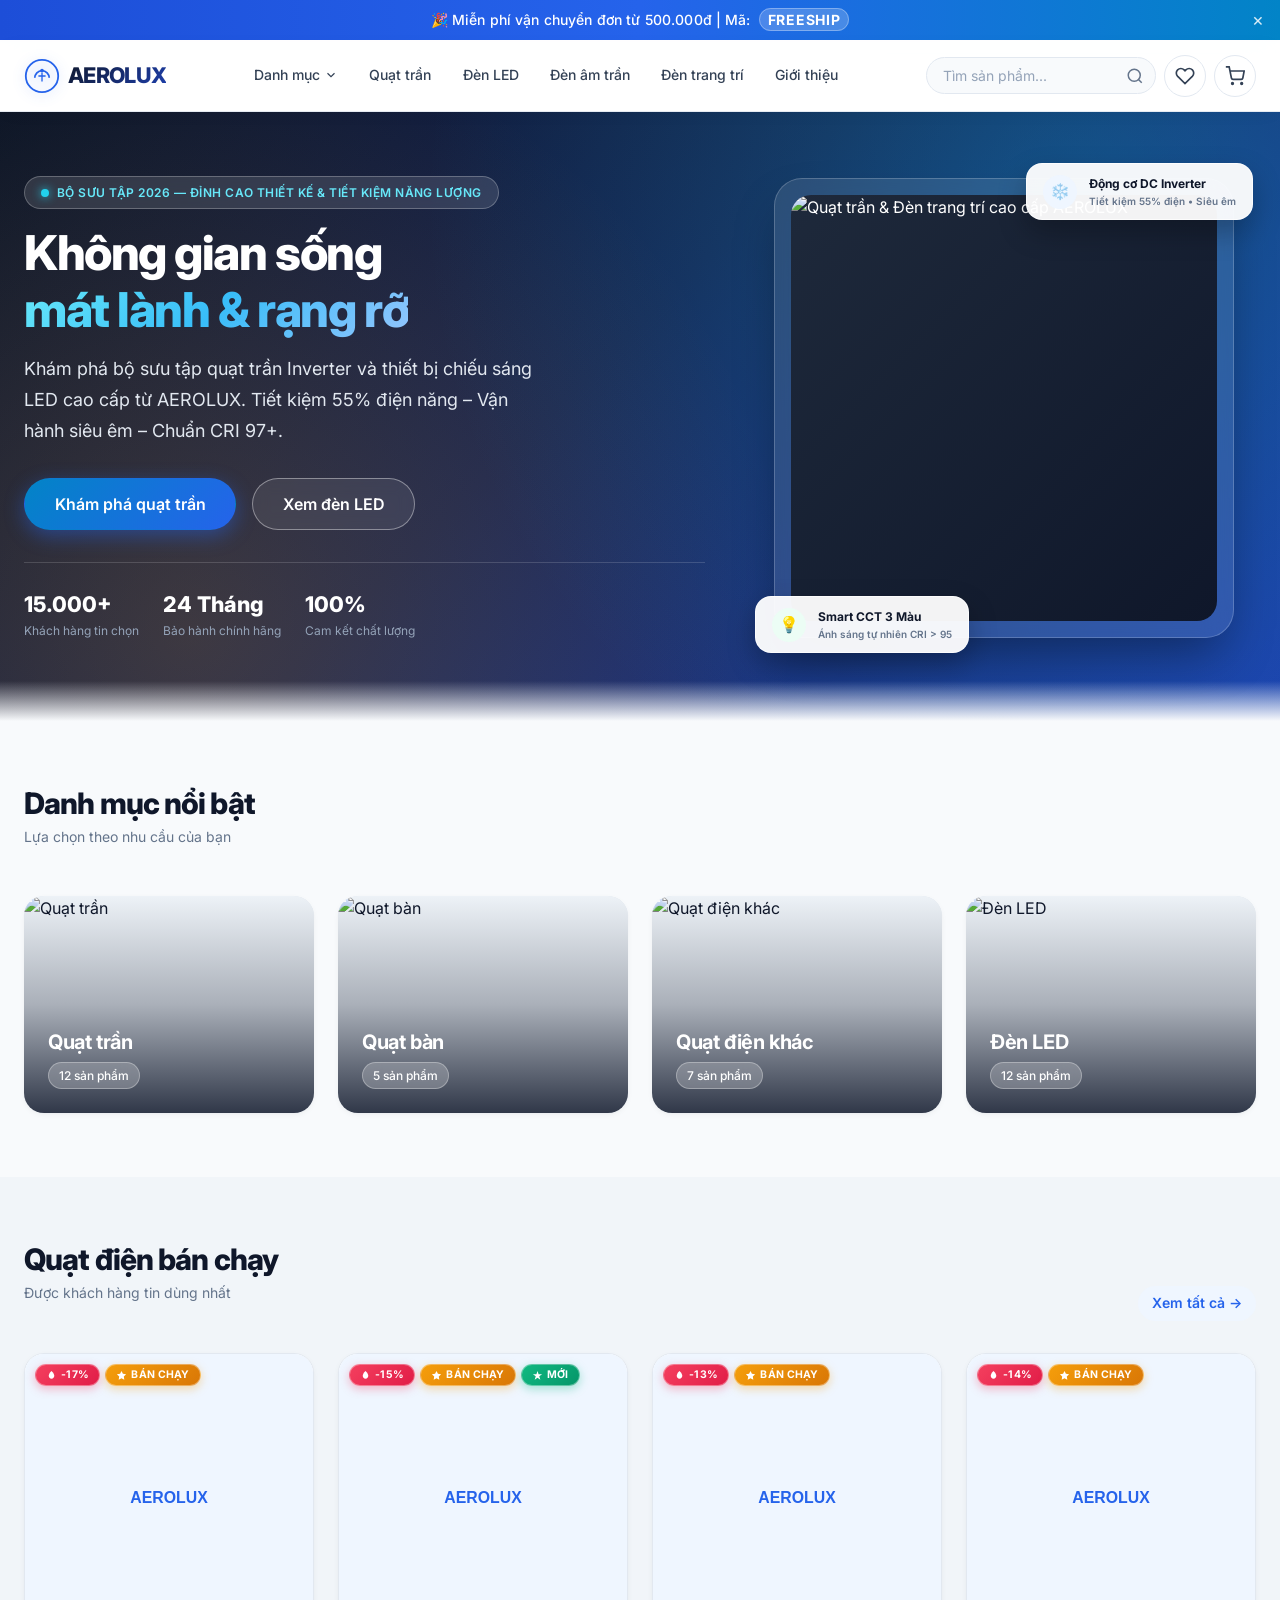
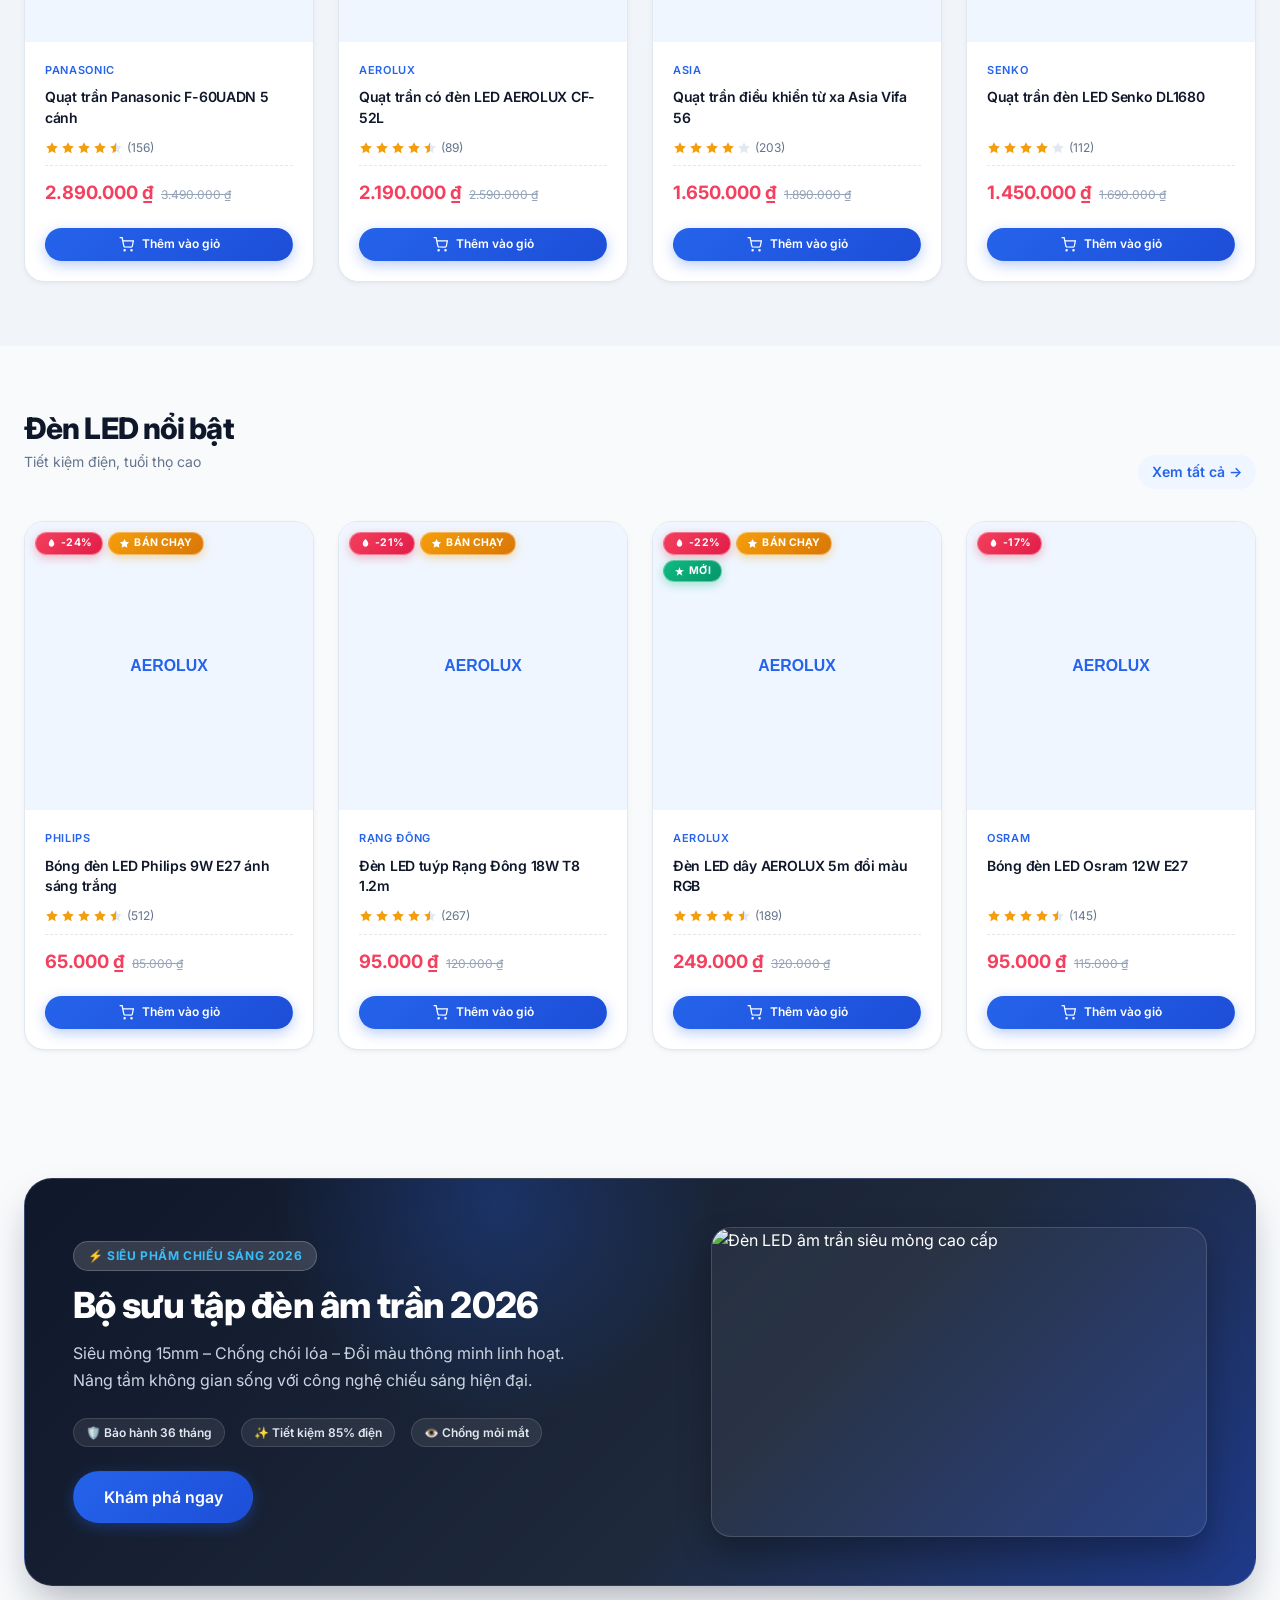
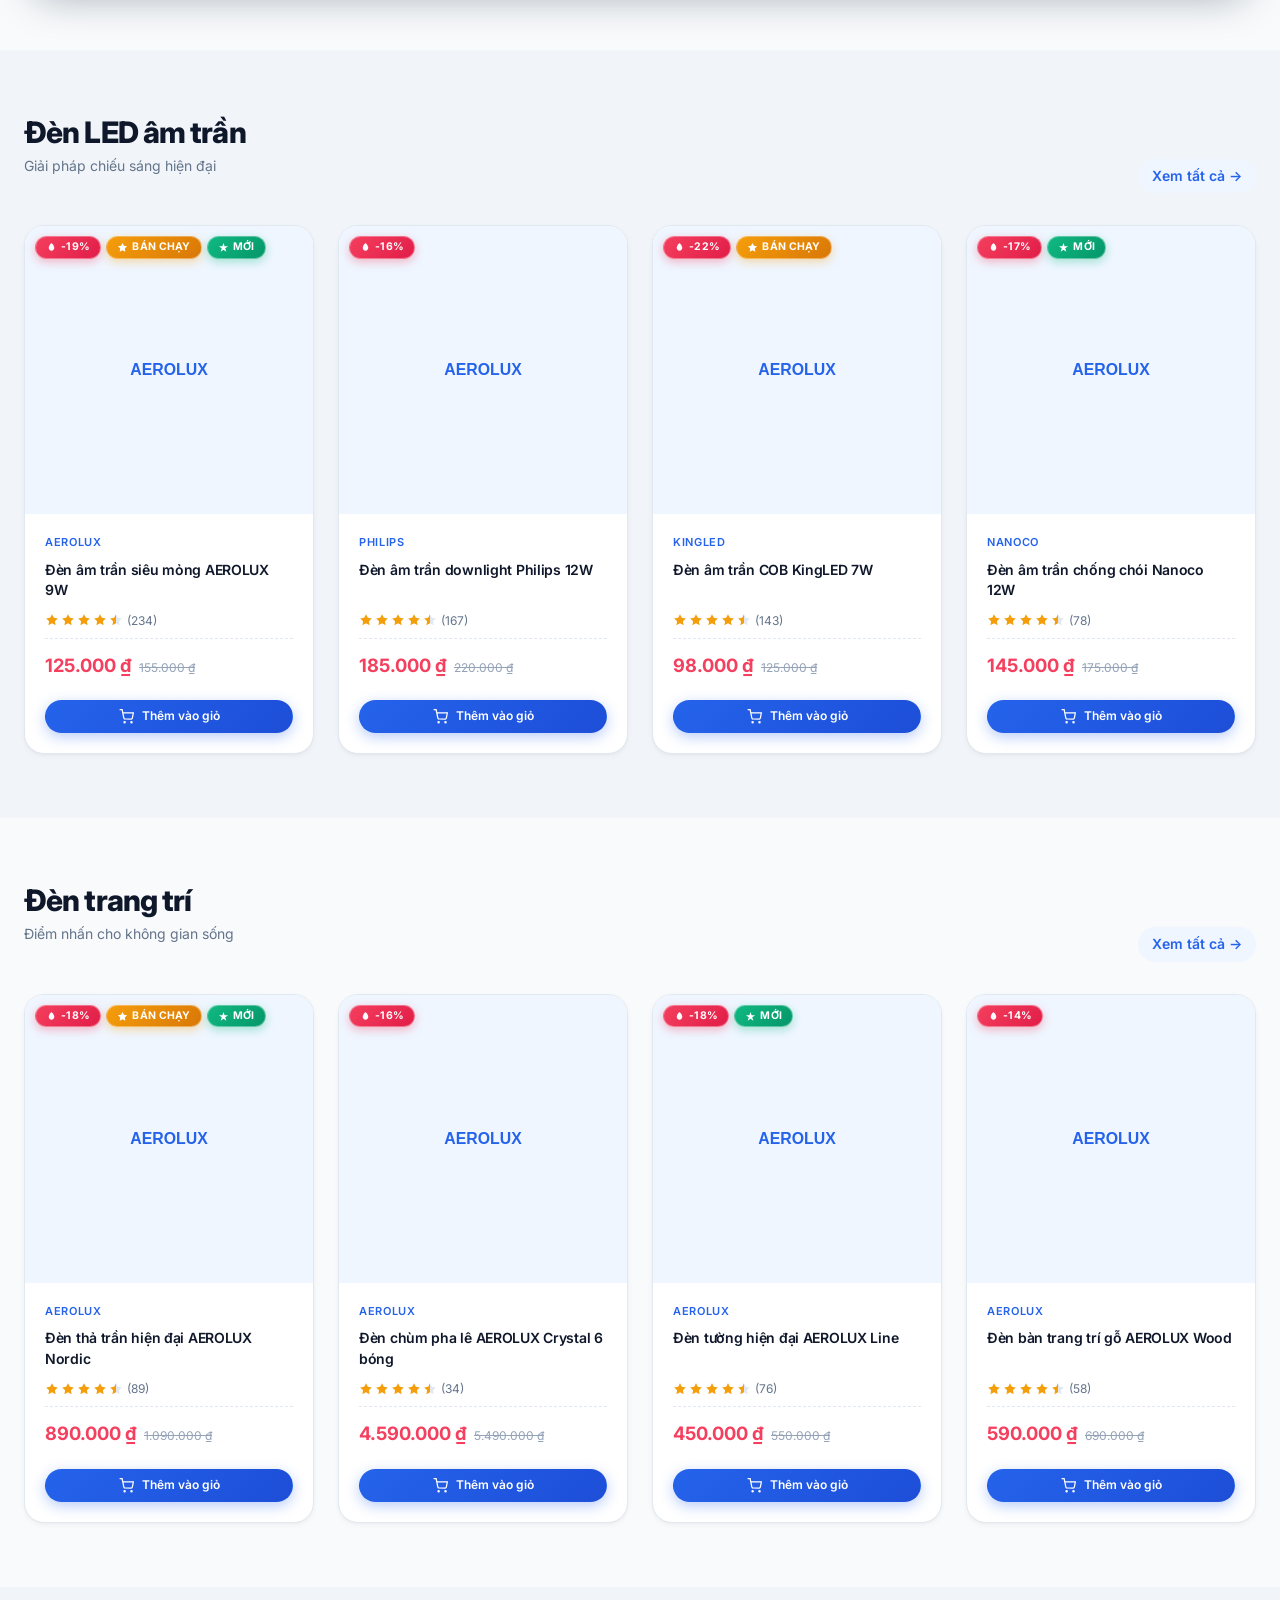
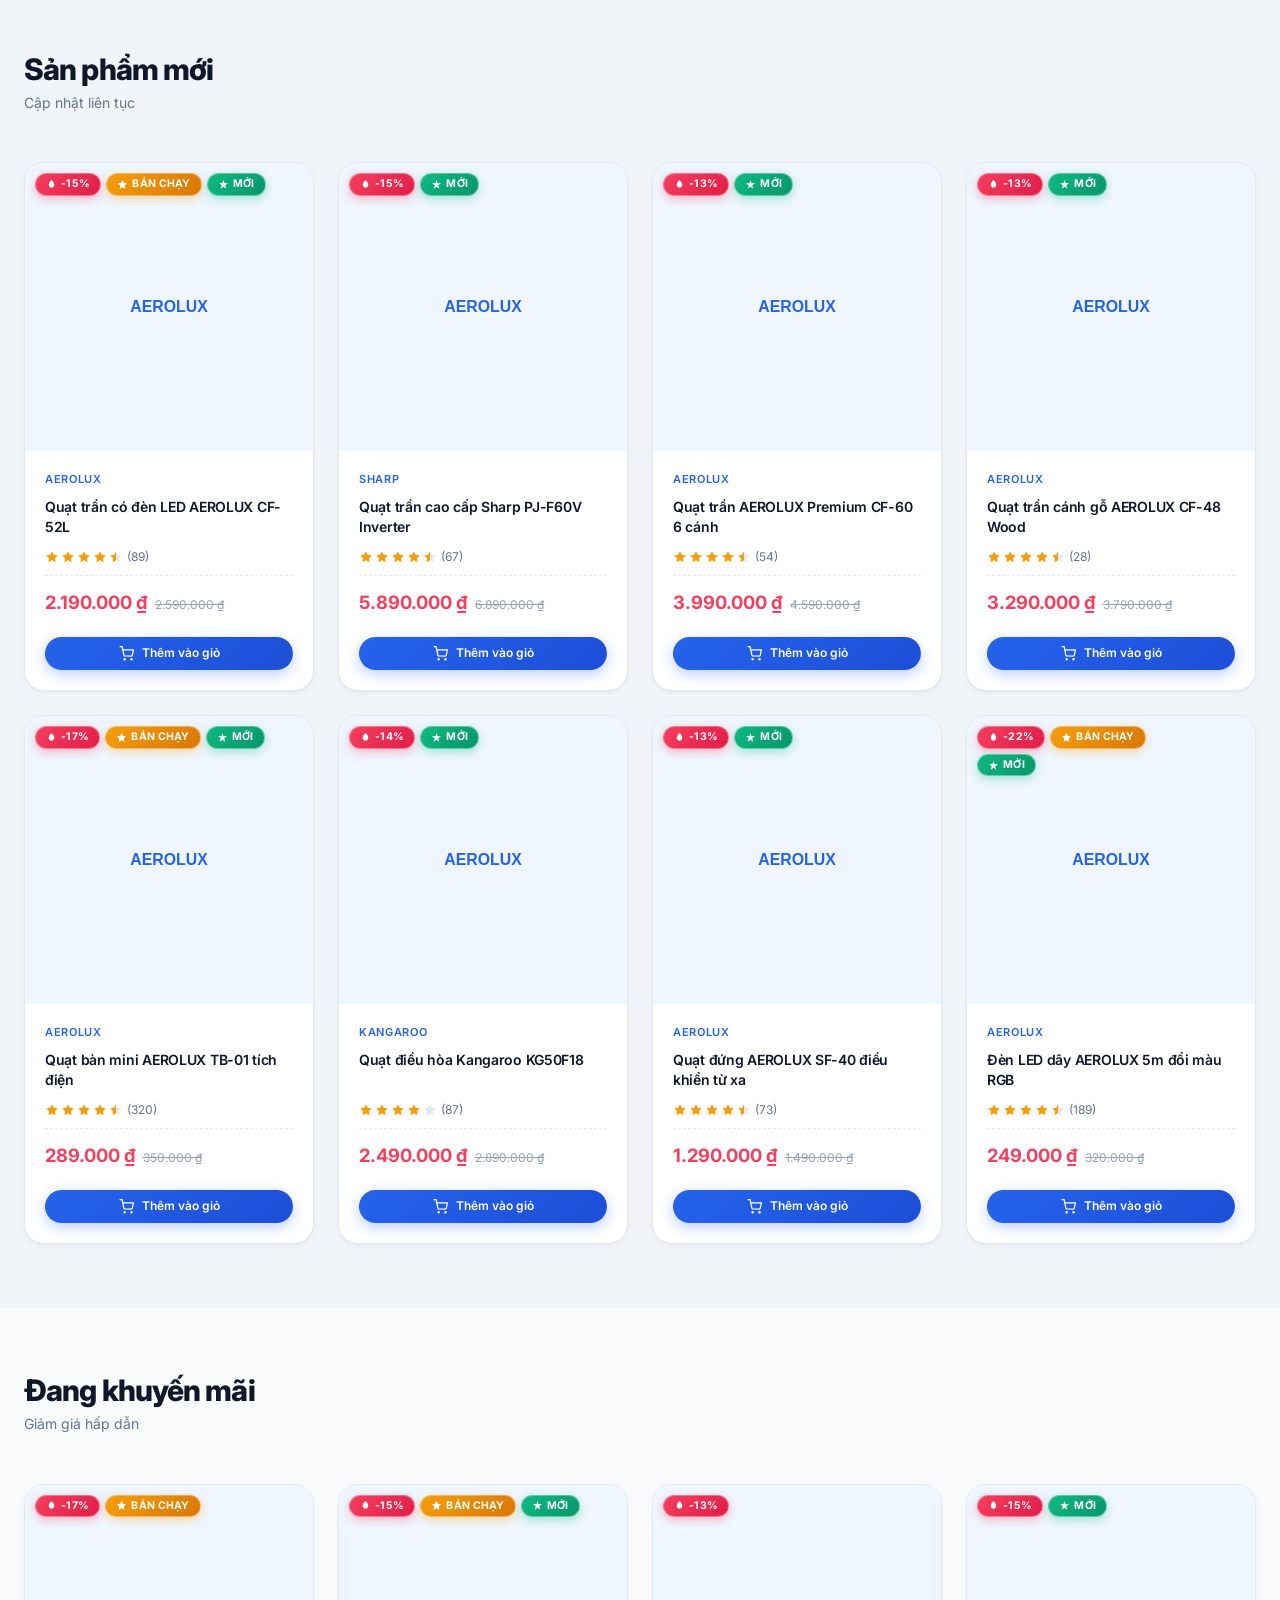
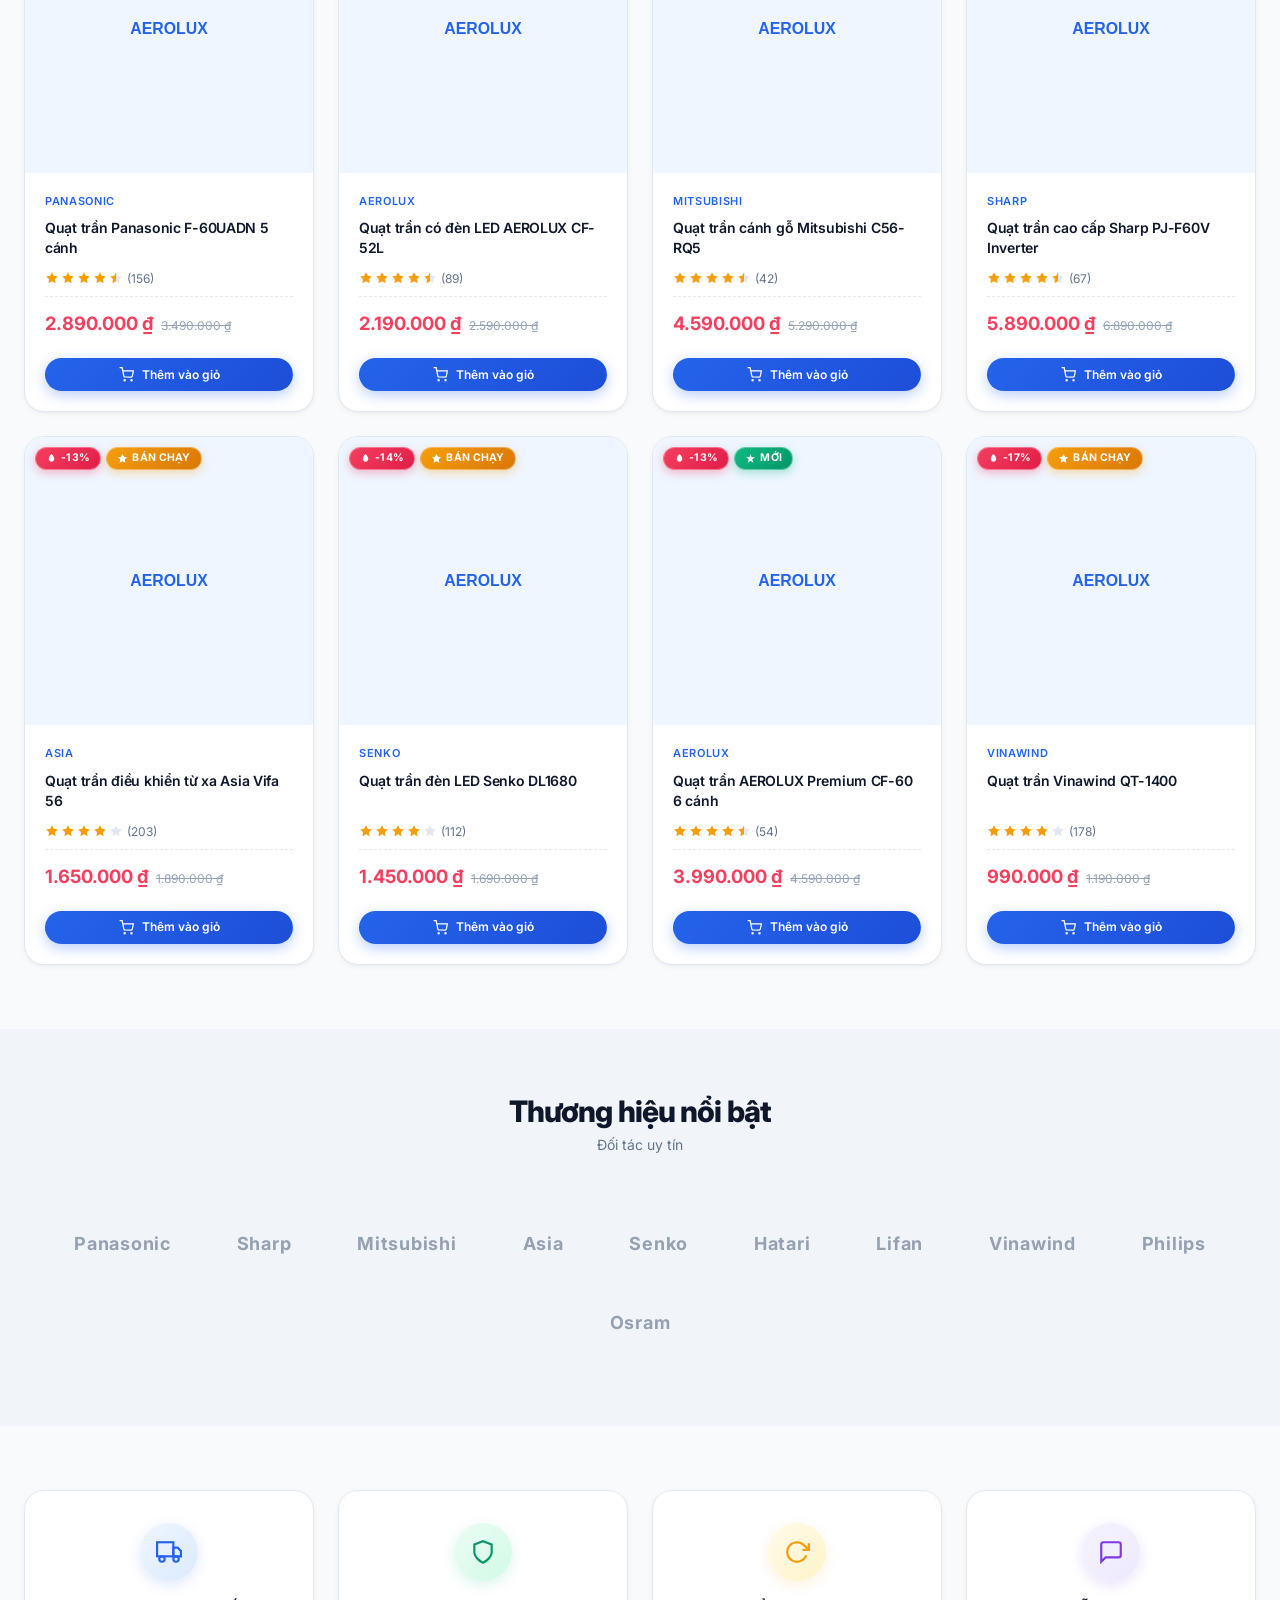
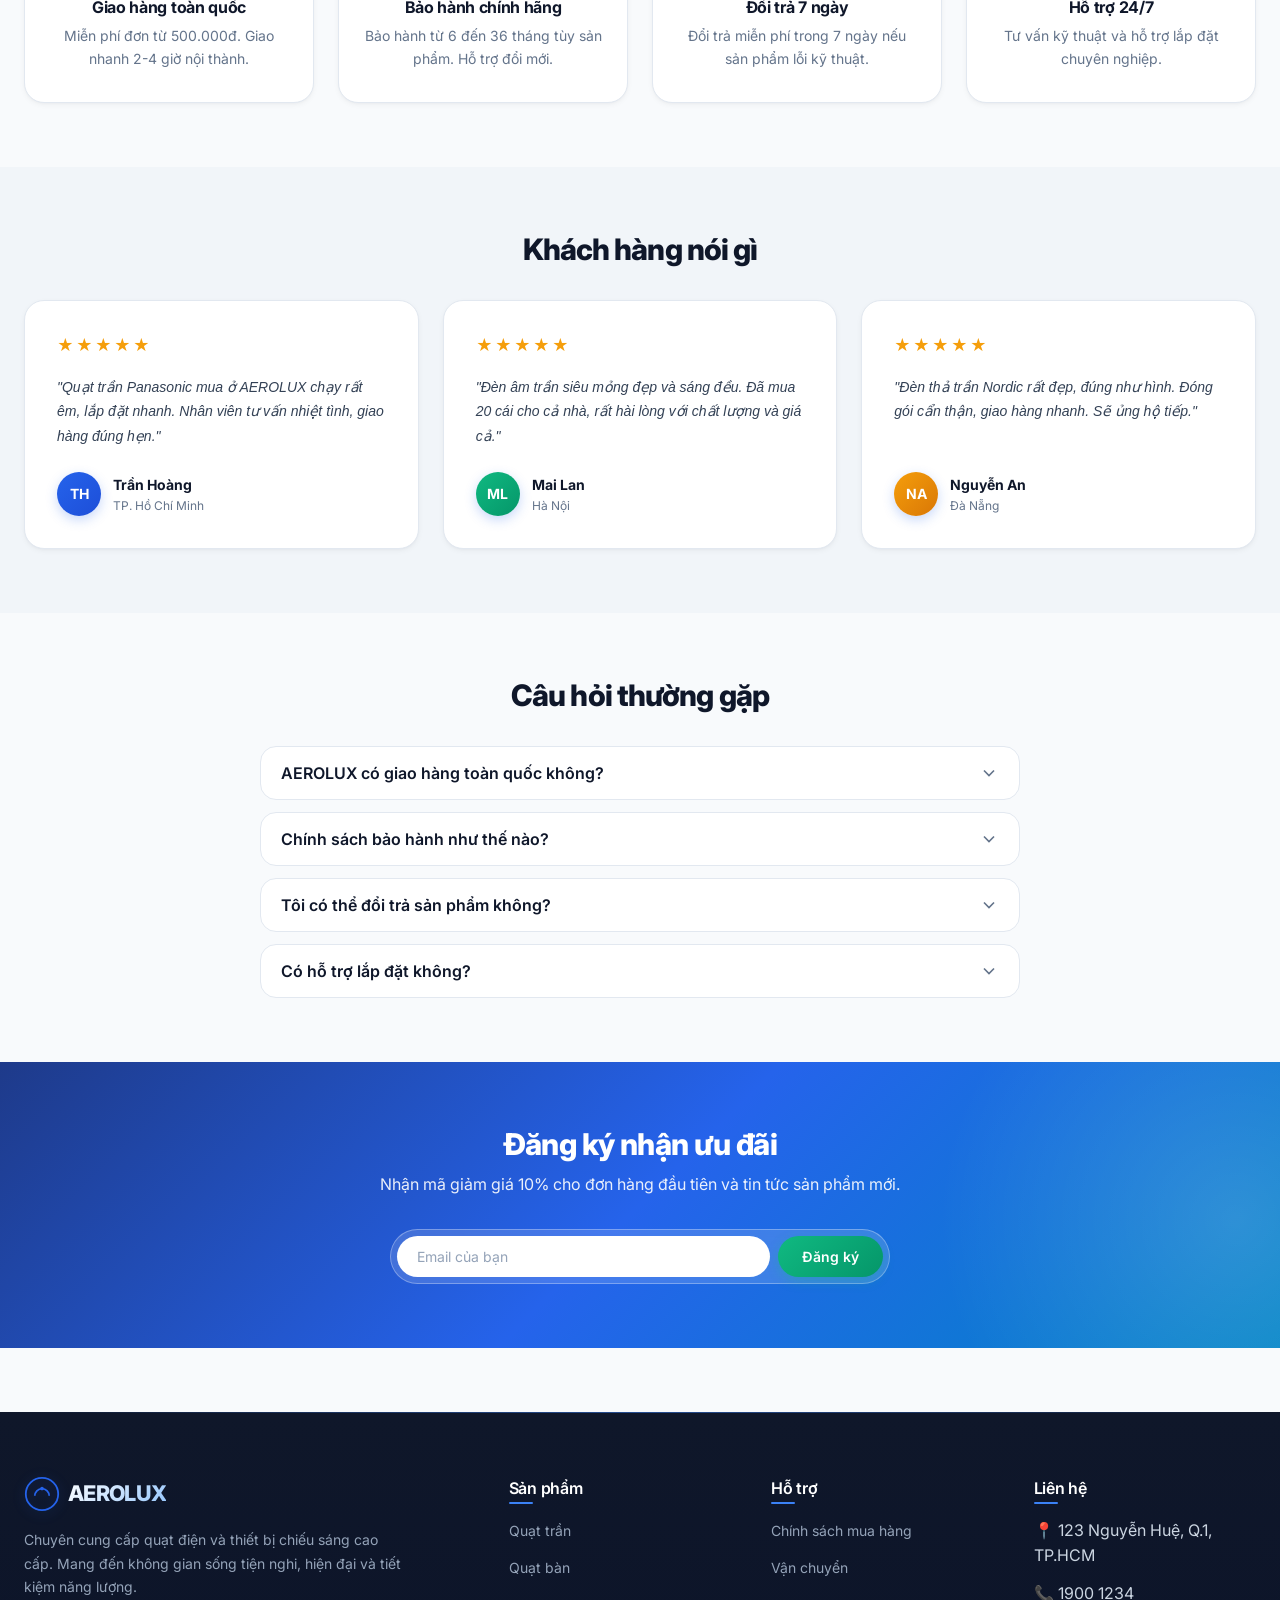
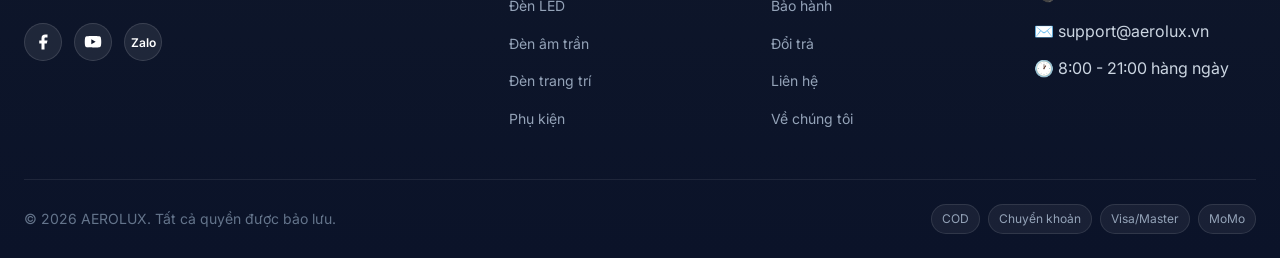
==== commit de4d6dd2: "update style" ====
--- a/index.html
+++ b/index.html
@@ -23,15 +23,51 @@
     <section class="hero">
       <div class="container hero-content">
         <div class="hero-text">
-          <h1>Không gian sống<br>mát lành & rạng rỡ</h1>
-          <p>Khám phá bộ sưu tập quạt điện và thiết bị chiếu sáng cao cấp từ AEROLUX. Tiết kiệm điện – Bền bỉ – Thiết kế hiện đại.</p>
+          <div class="hero-badge">
+            <span class="hero-badge-dot"></span>
+            BỘ SƯU TẬP 2026 — ĐỈNH CAO THIẾT KẾ & TIẾT KIỆM NĂNG LƯỢNG
+          </div>
+          <h1>Không gian sống<br><span class="highlight-text">mát lành & rạng rỡ</span></h1>
+          <p>Khám phá bộ sưu tập quạt trần Inverter và thiết bị chiếu sáng LED cao cấp từ AEROLUX. Tiết kiệm 55% điện năng – Vận hành siêu êm – Chuẩn CRI 97+.</p>
           <div class="hero-actions">
             <a href="category.html?category=quat-tran" class="btn btn-primary btn-lg">Khám phá quạt trần</a>
             <a href="category.html?category=den-led" class="btn btn-outline btn-lg">Xem đèn LED</a>
           </div>
+          <div class="hero-stats">
+            <div class="hero-stat-item">
+              <span class="hero-stat-value">15.000+</span>
+              <span class="hero-stat-label">Khách hàng tin chọn</span>
+            </div>
+            <div class="hero-stat-item">
+              <span class="hero-stat-value">24 Tháng</span>
+              <span class="hero-stat-label">Bảo hành chính hãng</span>
+            </div>
+            <div class="hero-stat-item">
+              <span class="hero-stat-value">100%</span>
+              <span class="hero-stat-label">Cam kết chất lượng</span>
+            </div>
+          </div>
         </div>
         <div class="hero-image">
-          <div class="hero-image-placeholder">💡</div>
+          <div class="hero-card-showcase">
+            <div class="hero-main-img-wrap">
+              <img src="https://images.pexels.com/photos/12689254/pexels-photo-12689254.jpeg?auto=compress&cs=tinysrgb&w=800" alt="Quạt trần & Đèn trang trí cao cấp AEROLUX" loading="eager">
+            </div>
+            <div class="hero-float-badge hero-float-badge-1">
+              <div class="float-badge-icon icon-blue">❄️</div>
+              <div class="float-badge-text">
+                <span class="float-badge-title">Động cơ DC Inverter</span>
+                <span class="float-badge-sub">Tiết kiệm 55% điện • Siêu êm</span>
+              </div>
+            </div>
+            <div class="hero-float-badge hero-float-badge-2">
+              <div class="float-badge-icon icon-green">💡</div>
+              <div class="float-badge-text">
+                <span class="float-badge-title">Smart CCT 3 Màu</span>
+                <span class="float-badge-sub">Ánh sáng tự nhiên CRI > 95</span>
+              </div>
+            </div>
+          </div>
         </div>
       </div>
     </section>
@@ -82,11 +118,19 @@
       <div class="container">
         <div class="banner-strip">
           <div class="banner-strip-content">
+            <div class="banner-pill">⚡ SIÊU PHẨM CHIẾU SÁNG 2026</div>
             <h2>Bộ sưu tập đèn âm trần 2026</h2>
-            <p>Siêu mỏng – Chống chói – Đổi màu linh hoạt. Nâng tầm không gian sống với công nghệ chiếu sáng hiện đại.</p>
-            <a href="category.html?category=den-led-am-tran" class="btn btn-primary">Khám phá ngay</a>
-          </div>
-          <div class="banner-strip-image">💡</div>
+            <p>Siêu mỏng 15mm – Chống chói lóa – Đổi màu thông minh linh hoạt. Nâng tầm không gian sống với công nghệ chiếu sáng hiện đại.</p>
+            <div class="banner-features">
+              <span class="banner-feat-tag">🛡️ Bảo hành 36 tháng</span>
+              <span class="banner-feat-tag">✨ Tiết kiệm 85% điện</span>
+              <span class="banner-feat-tag">👁️ Chống mỏi mắt</span>
+            </div>
+            <a href="category.html?category=den-led-am-tran" class="btn btn-primary btn-lg">Khám phá ngay</a>
+          </div>
+          <div class="banner-strip-image">
+            <img src="https://images.unsplash.com/photo-1513506003901-1e6a229e2d15?w=800&fit=crop" alt="Đèn LED âm trần siêu mỏng cao cấp" loading="lazy">
+          </div>
         </div>
       </div>
     </section>
--- a/assets/css/variables.css
+++ b/assets/css/variables.css
@@ -1,32 +1,66 @@
 :root {
-  /* Colors */
-  --color-primary: #1a365d; /* Navy blue */
-  --color-primary-dark: #0f2744;
-  --color-primary-light: #2c5282;
-  --color-accent: #2f855a; /* Green accent */
-  --color-accent-hover: #276749;
+  /* Modern Vibrant Brand Colors */
+  --color-primary: #2563eb;          /* Electric Royal Blue */
+  --color-primary-dark: #1d4ed8;     /* Deep Sapphire Blue */
+  --color-primary-light: #3b82f6;    /* Bright Sky Blue */
+  --color-primary-subtle: #eff6ff;   /* Softest Ice Blue */
+  --color-primary-rgb: 37, 99, 235;
+
+  /* Fresh Vibrant Accents */
+  --color-accent: #059669;           /* Fresh Emerald Green */
+  --color-accent-light: #ecfdf5;     /* Mint Ice */
+  --color-accent-hover: #047857;     /* Deep Emerald */
+  --color-accent-rgb: 5, 150, 105;
+
+  --color-cyan: #06b6d4;             /* Radiant Cyan */
+  --color-cyan-light: #ecfeff;
   
-  --color-bg: #ffffff;
-  --color-bg-alt: #f7fafc;
-  --color-bg-soft: #edf2f7;
-  --color-surface: #ffffff;
+  --color-warm: #f59e0b;             /* Radiant Warm Amber */
+  --color-warm-light: #fffbeb;
   
-  --color-text: #1a202c;
-  --color-text-secondary: #4a5568;
-  --color-text-muted: #718096;
-  --color-text-light: #a0aec0;
+  /* Backgrounds & Surfaces (Bright, clean, fresh) */
+  --color-bg: #f8fafc;               /* Slate 50 - Fresh crisp canvas */
+  --color-bg-alt: #f1f5f9;           /* Slate 100 - Clean soft contrast */
+  --color-bg-soft: #e2e8f0;          /* Slate 200 */
+  --color-surface: #ffffff;          /* Pure White */
+  --color-surface-hover: #f8fafc;
+  --color-surface-glass: rgba(255, 255, 255, 0.88);
+  --color-surface-glass-border: rgba(255, 255, 255, 0.4);
   
-  --color-border: #e2e8f0;
-  --color-border-dark: #cbd5e0;
+  /* Text Tones (High contrast, modern readability) */
+  --color-text: #0f172a;             /* Slate 900 - Sharp, deep */
+  --color-text-secondary: #334155;   /* Slate 700 - Balanced body */
+  --color-text-muted: #64748b;       /* Slate 500 - Gentle captions */
+  --color-text-light: #94a3b8;       /* Slate 400 - Subtle placeholders */
   
-  --color-success: #38a169;
-  --color-warning: #d69e2e;
-  --color-danger: #e53e3e;
-  --color-info: #3182ce;
+  /* Borders */
+  --color-border: #e2e8f0;           /* Soft clean border */
+  --color-border-subtle: #f1f5f9;
+  --color-border-dark: #cbd5e1;
+  --color-border-focus: #3b82f6;
   
-  --color-sale: #e53e3e;
-  --color-new: #38a169;
-  --color-bestseller: #d69e2e;
+  /* Status Colors */
+  --color-success: #10b981;          /* Bright Emerald */
+  --color-warning: #f59e0b;          /* Vibrant Amber */
+  --color-danger: #ef4444;           /* Vibrant Coral Red */
+  --color-info: #0284c7;             /* Ocean Blue */
+  
+  /* Product Badges */
+  --color-sale: #f43f5e;             /* Rose / Coral */
+  --color-new: #10b981;              /* Emerald */
+  --color-bestseller: #f59e0b;       /* Amber Gold */
+
+  /* Gradients */
+  --gradient-primary: linear-gradient(135deg, #2563eb 0%, #1d4ed8 100%);
+  --gradient-primary-glow: linear-gradient(135deg, #3b82f6 0%, #1d4ed8 50%, #0284c7 100%);
+  --gradient-accent: linear-gradient(135deg, #10b981 0%, #059669 100%);
+  --gradient-hero: radial-gradient(circle at 85% 15%, rgba(6, 182, 212, 0.28) 0%, transparent 55%), radial-gradient(circle at 15% 85%, rgba(245, 158, 11, 0.18) 0%, transparent 50%), linear-gradient(135deg, #0b1528 0%, #172554 45%, #1e40af 100%);
+  --gradient-sale: linear-gradient(135deg, #ff416c 0%, #ff4b2b 100%);
+  --gradient-new: linear-gradient(135deg, #10b981 0%, #059669 100%);
+  --gradient-bestseller: linear-gradient(135deg, #f59e0b 0%, #d97706 100%);
+  --gradient-banner: linear-gradient(135deg, #0f172a 0%, #1e293b 60%, #1e3a8a 100%);
+  --gradient-footer: linear-gradient(180deg, #0f172a 0%, #0b1329 100%);
+  --gradient-card-overlay: linear-gradient(to top, rgba(15, 23, 42, 0.85) 0%, rgba(15, 23, 42, 0.3) 50%, transparent 100%);
   
   /* Typography */
   --font-primary: 'Inter', -apple-system, BlinkMacSystemFont, 'Segoe UI', Roboto, sans-serif;
@@ -40,12 +74,14 @@
   --text-2xl: 1.5rem;
   --text-3xl: 1.875rem;
   --text-4xl: 2.25rem;
+  --text-5xl: 3rem;
   
   --font-light: 300;
   --font-normal: 400;
   --font-medium: 500;
   --font-semibold: 600;
   --font-bold: 700;
+  --font-extrabold: 800;
   
   /* Spacing */
   --space-1: 0.25rem;
@@ -60,27 +96,32 @@
   --space-16: 4rem;
   --space-20: 5rem;
   
-  /* Border radius */
-  --radius-sm: 0.25rem;
-  --radius-md: 0.375rem;
-  --radius-lg: 0.5rem;
-  --radius-xl: 0.75rem;
-  --radius-2xl: 1rem;
+  /* Border radius (Modern smooth geometry) */
+  --radius-xs: 0.25rem;   /* 4px */
+  --radius-sm: 0.5rem;    /* 8px */
+  --radius-md: 0.75rem;   /* 12px */
+  --radius-lg: 1rem;      /* 16px */
+  --radius-xl: 1.25rem;   /* 20px */
+  --radius-2xl: 1.75rem;  /* 28px */
   --radius-full: 9999px;
   
-  /* Shadows */
-  --shadow-sm: 0 1px 2px 0 rgba(0, 0, 0, 0.05);
-  --shadow-md: 0 4px 6px -1px rgba(0, 0, 0, 0.1), 0 2px 4px -1px rgba(0, 0, 0, 0.06);
-  --shadow-lg: 0 10px 15px -3px rgba(0, 0, 0, 0.1), 0 4px 6px -2px rgba(0, 0, 0, 0.05);
-  --shadow-xl: 0 20px 25px -5px rgba(0, 0, 0, 0.1), 0 10px 10px -5px rgba(0, 0, 0, 0.04);
+  /* Modern Multi-layer Shadows */
+  --shadow-xs: 0 1px 2px rgba(15, 23, 42, 0.04);
+  --shadow-sm: 0 2px 6px -1px rgba(15, 23, 42, 0.06), 0 1px 3px -1px rgba(15, 23, 42, 0.04);
+  --shadow-md: 0 8px 18px -4px rgba(15, 23, 42, 0.06), 0 3px 8px -2px rgba(15, 23, 42, 0.04);
+  --shadow-lg: 0 16px 32px -8px rgba(37, 99, 235, 0.1), 0 6px 14px -3px rgba(15, 23, 42, 0.04);
+  --shadow-xl: 0 24px 48px -12px rgba(37, 99, 235, 0.16), 0 10px 20px -6px rgba(15, 23, 42, 0.06);
+  --shadow-card-hover: 0 20px 35px -10px rgba(37, 99, 235, 0.14), 0 8px 16px -4px rgba(15, 23, 42, 0.04);
+  --shadow-glow: 0 0 24px rgba(37, 99, 235, 0.3);
+  --shadow-glow-warm: 0 0 24px rgba(245, 158, 11, 0.3);
   
   /* Transitions */
-  --transition-fast: 150ms ease;
-  --transition-base: 200ms ease;
-  --transition-slow: 300ms ease;
+  --transition-fast: 150ms cubic-bezier(0.16, 1, 0.3, 1);
+  --transition-base: 220ms cubic-bezier(0.16, 1, 0.3, 1);
+  --transition-slow: 350ms cubic-bezier(0.16, 1, 0.3, 1);
   
   /* Layout */
-  --container-max: 1280px;
+  --container-max: 1360px;
   --header-height: 72px;
   --announcement-height: 40px;
   
--- a/assets/css/base.css
+++ b/assets/css/base.css
@@ -24,6 +24,25 @@
   overflow-x: hidden;
 }
 
+/* Custom modern scrollbar */
+::-webkit-scrollbar {
+  width: 8px;
+  height: 8px;
+}
+
+::-webkit-scrollbar-track {
+  background: var(--color-bg-alt);
+}
+
+::-webkit-scrollbar-thumb {
+  background: var(--color-border-dark);
+  border-radius: var(--radius-full);
+}
+
+::-webkit-scrollbar-thumb:hover {
+  background: var(--color-text-light);
+}
+
 img {
   max-width: 100%;
   height: auto;
@@ -33,7 +52,7 @@
 a {
   color: inherit;
   text-decoration: none;
-  transition: color var(--transition-fast);
+  transition: color var(--transition-fast), opacity var(--transition-fast);
 }
 
 a:hover {
@@ -55,9 +74,10 @@
 
 h1, h2, h3, h4, h5, h6 {
   font-family: var(--font-heading);
-  font-weight: var(--font-semibold);
-  line-height: 1.3;
+  font-weight: var(--font-bold);
+  line-height: 1.25;
   color: var(--color-text);
+  letter-spacing: -0.02em;
 }
 
 h1 { font-size: var(--text-3xl); }
@@ -67,24 +87,31 @@
 
 p {
   margin-bottom: var(--space-4);
-}
-
+  color: var(--color-text-secondary);
+}
+
+/* Form inputs with modern pill / rounded geometry */
 input, select, textarea {
   font-family: inherit;
-  font-size: inherit;
+  font-size: var(--text-sm);
   border: 1px solid var(--color-border);
   border-radius: var(--radius-md);
-  padding: var(--space-3) var(--space-4);
-  background: var(--color-bg);
+  padding: 0.65rem 1rem;
+  background: var(--color-surface);
   color: var(--color-text);
-  transition: border-color var(--transition-fast), box-shadow var(--transition-fast);
+  transition: border-color var(--transition-fast), box-shadow var(--transition-fast), background-color var(--transition-fast);
   width: 100%;
+}
+
+input:hover, select:hover, textarea:hover {
+  border-color: var(--color-border-dark);
 }
 
 input:focus, select:focus, textarea:focus {
   outline: none;
   border-color: var(--color-primary);
-  box-shadow: 0 0 0 3px rgba(26, 54, 93, 0.15);
+  box-shadow: 0 0 0 3px rgba(37, 99, 235, 0.15);
+  background: var(--color-surface);
 }
 
 input::placeholder, textarea::placeholder {
@@ -104,14 +131,14 @@
   border-collapse: collapse;
 }
 
-/* Utility classes */
+/* Modern Utility classes */
 .container {
   width: 100%;
   max-width: var(--container-max);
   margin-left: auto;
   margin-right: auto;
-  padding-left: var(--space-4);
-  padding-right: var(--space-4);
+  padding-left: var(--space-6);
+  padding-right: var(--space-6);
 }
 
 .sr-only {
@@ -130,6 +157,8 @@
 .text-left { text-align: left; }
 .text-right { text-align: right; }
 
+.font-light { font-weight: var(--font-light); }
+.font-normal { font-weight: var(--font-normal); }
 .font-medium { font-weight: var(--font-medium); }
 .font-semibold { font-weight: var(--font-semibold); }
 .font-bold { font-weight: var(--font-bold); }
@@ -138,60 +167,47 @@
 .text-secondary { color: var(--color-text-secondary); }
 .text-muted { color: var(--color-text-muted); }
 .text-success { color: var(--color-success); }
+.text-warning { color: var(--color-warning); }
 .text-danger { color: var(--color-danger); }
 .text-sale { color: var(--color-sale); }
 
 .bg-alt { background-color: var(--color-bg-alt); }
 .bg-soft { background-color: var(--color-bg-soft); }
-
+.bg-surface { background-color: var(--color-surface); }
+
+.mt-1 { margin-top: var(--space-1); }
 .mt-2 { margin-top: var(--space-2); }
+.mt-3 { margin-top: var(--space-3); }
 .mt-4 { margin-top: var(--space-4); }
 .mt-6 { margin-top: var(--space-6); }
 .mt-8 { margin-top: var(--space-8); }
+.mt-12 { margin-top: var(--space-12); }
+
+.mb-1 { margin-bottom: var(--space-1); }
 .mb-2 { margin-bottom: var(--space-2); }
+.mb-3 { margin-bottom: var(--space-3); }
 .mb-4 { margin-bottom: var(--space-4); }
 .mb-6 { margin-bottom: var(--space-6); }
-.mb-8 { margin-bottom: var(--space-8); }
-
-.flex { display: flex; }
-.flex-col { flex-direction: column; }
-.items-center { align-items: center; }
-.justify-between { justify-content: space-between; }
-.justify-center { justify-content: center; }
-.gap-2 { gap: var(--space-2); }
-.gap-3 { gap: var(--space-3); }
-.gap-4 { gap: var(--space-4); }
-.gap-6 { gap: var(--space-6); }
-
-.hidden { display: none !important; }
-.block { display: block; }
-
-.w-full { width: 100%; }
-
-/* Price formatting */
-.price {
-  font-weight: var(--font-semibold);
-  color: var(--color-text);
-}
-
-.price-original {
-  text-decoration: line-through;
-  color: var(--color-text-muted);
-  font-weight: var(--font-normal);
-  font-size: var(--text-sm);
-}
-
-.price-sale {
-  color: var(--color-sale);
-}
-
-/* Focus visible for accessibility */
-:focus-visible {
-  outline: 2px solid var(--color-primary);
-  outline-offset: 2px;
-}
-
-button:focus:not(:focus-visible),
-a:focus:not(:focus-visible) {
-  outline: none;
+
+/* Gradient text */
+.gradient-text {
+  background: var(--gradient-primary);
+  -webkit-background-clip: text;
+  -webkit-text-fill-color: transparent;
+  display: inline-block;
+}
+
+.gradient-text-warm {
+  background: var(--gradient-bestseller);
+  -webkit-background-clip: text;
+  -webkit-text-fill-color: transparent;
+  display: inline-block;
+}
+
+/* Glassmorphism utility */
+.glass-panel {
+  background: var(--color-surface-glass);
+  backdrop-filter: blur(12px);
+  -webkit-backdrop-filter: blur(12px);
+  border: 1px solid var(--color-surface-glass-border);
 }
--- a/assets/css/layout.css
+++ b/assets/css/layout.css
@@ -1,16 +1,28 @@
 /* Announcement bar */
 .announcement-bar {
-  background: var(--color-primary);
-  color: white;
+  background: linear-gradient(90deg, #1d4ed8 0%, #2563eb 50%, #0284c7 100%);
+  color: #ffffff;
   text-align: center;
-  padding: var(--space-2) var(--space-4);
-  font-size: var(--text-sm);
+  padding: 0 var(--space-4);
+  font-size: var(--text-sm);
+  font-weight: var(--font-medium);
   height: var(--announcement-height);
   display: flex;
   align-items: center;
   justify-content: center;
   position: relative;
   z-index: var(--z-sticky);
+  letter-spacing: 0.01em;
+  box-shadow: 0 1px 3px rgba(0, 0, 0, 0.08);
+}
+
+.announcement-bar strong {
+  background: rgba(255, 255, 255, 0.2);
+  padding: 2px 8px;
+  border-radius: var(--radius-full);
+  margin-left: var(--space-1);
+  letter-spacing: 0.05em;
+  border: 1px solid rgba(255, 255, 255, 0.3);
 }
 
 .announcement-bar a {
@@ -26,21 +38,27 @@
   color: white;
   font-size: var(--text-lg);
   line-height: 1;
-  opacity: 0.8;
+  opacity: 0.85;
+  transition: opacity var(--transition-fast), transform var(--transition-fast);
 }
 
 .announcement-bar .close-btn:hover {
   opacity: 1;
-}
-
-/* Header */
+  transform: scale(1.1);
+}
+
+/* Site Header (Frosted Glassmorphism) */
 .site-header {
-  background: var(--color-bg);
-  border-bottom: 1px solid var(--color-border);
+  background: rgba(255, 255, 255, 0.92);
+  backdrop-filter: blur(16px);
+  -webkit-backdrop-filter: blur(16px);
+  border-bottom: 1px solid rgba(226, 232, 240, 0.85);
   position: sticky;
   top: 0;
   z-index: var(--z-sticky);
   height: var(--header-height);
+  box-shadow: 0 4px 20px -5px rgba(15, 23, 42, 0.05);
+  transition: background-color var(--transition-base), box-shadow var(--transition-base);
 }
 
 .header-inner {
@@ -55,26 +73,37 @@
   display: flex;
   align-items: center;
   gap: var(--space-2);
-  font-size: var(--text-xl);
-  font-weight: var(--font-bold);
-  color: var(--color-primary);
+  font-size: 1.35rem;
+  font-weight: var(--font-extrabold);
+  color: var(--color-text);
   flex-shrink: 0;
+  letter-spacing: -0.03em;
+  transition: transform var(--transition-fast);
+}
+
+.logo:hover {
+  transform: scale(1.02);
+  color: var(--color-primary);
 }
 
 .logo svg {
   width: 36px;
   height: 36px;
+  color: var(--color-primary);
+  filter: drop-shadow(0 2px 6px rgba(37, 99, 235, 0.3));
 }
 
 .logo-text {
-  letter-spacing: -0.02em;
-}
-
-/* Main navigation */
+  background: linear-gradient(135deg, #0f172a 0%, #1e40af 100%);
+  -webkit-background-clip: text;
+  -webkit-text-fill-color: transparent;
+}
+
+/* Main Navigation */
 .main-nav {
   display: flex;
   align-items: center;
-  gap: var(--space-1);
+  gap: 4px;
   flex: 1;
   justify-content: center;
 }
@@ -86,20 +115,21 @@
 .nav-link {
   display: flex;
   align-items: center;
-  gap: var(--space-1);
-  padding: var(--space-2) var(--space-3);
+  gap: 4px;
+  padding: 0.5rem 0.85rem;
   font-size: var(--text-sm);
   font-weight: var(--font-medium);
-  color: var(--color-text);
-  border-radius: var(--radius-md);
-  transition: background var(--transition-fast), color var(--transition-fast);
+  color: var(--color-text-secondary);
+  border-radius: var(--radius-full);
+  transition: all var(--transition-fast);
   white-space: nowrap;
 }
 
 .nav-link:hover,
 .nav-link.active {
-  background: var(--color-bg-soft);
-  color: var(--color-primary);
+  background: var(--color-primary-subtle);
+  color: var(--color-primary);
+  font-weight: var(--font-semibold);
 }
 
 .nav-link svg {
@@ -112,22 +142,22 @@
   transform: rotate(180deg);
 }
 
-/* Multi-level Category Dropdown */
+/* Multi-level Category Dropdown / Mega Menu */
 .mega-menu,
 .category-multilevel-menu {
   position: absolute;
-  top: 100%;
+  top: calc(100% + 8px);
   left: 0;
-  background: var(--color-bg);
+  background: var(--color-surface);
   border: 1px solid var(--color-border);
-  border-radius: var(--radius-lg);
-  box-shadow: 0 16px 40px -4px rgba(15, 23, 42, 0.16), 0 4px 12px rgba(15, 23, 42, 0.06);
+  border-radius: var(--radius-xl);
+  box-shadow: 0 20px 45px -10px rgba(15, 23, 42, 0.15), 0 4px 16px rgba(15, 23, 42, 0.05);
   padding: 0;
-  width: 760px;
+  width: 780px;
   max-width: calc(100vw - 32px);
   opacity: 0;
   visibility: hidden;
-  transform: translateY(6px);
+  transform: translateY(8px);
   transition: opacity var(--transition-base), transform var(--transition-base), visibility var(--transition-base);
   z-index: var(--z-mega);
   pointer-events: none;
@@ -157,49 +187,54 @@
 
 .cat-multilevel-layout {
   display: flex;
-  min-height: 336px;
-}
-
-/* Level 1: Sidebar list */
+  min-height: 380px;
+}
+
+/* Level 1: Category list (left column) */
 .cat-level1-list {
-  width: 240px;
-  flex-shrink: 0;
-  background: #f8fafc;
+  width: 250px;
+  background: var(--color-bg);
   border-right: 1px solid var(--color-border);
-  padding: var(--space-2) 0;
+  padding: var(--space-3);
   margin: 0;
   list-style: none;
   display: flex;
   flex-direction: column;
+  gap: 4px;
+  flex-shrink: 0;
 }
 
 .cat-level1-item {
-  position: relative;
+  border-radius: var(--radius-md);
+  overflow: hidden;
+  transition: all var(--transition-fast);
 }
 
 .cat-level1-link {
   display: flex;
   align-items: center;
   gap: var(--space-3);
-  padding: 10px var(--space-4);
+  padding: var(--space-2) var(--space-3);
+  color: var(--color-text-secondary);
   font-size: var(--text-sm);
   font-weight: var(--font-medium);
-  color: var(--color-text);
   text-decoration: none;
   transition: all var(--transition-fast);
+  border-radius: var(--radius-md);
 }
 
 .cat-level1-icon {
+  width: 32px;
+  height: 32px;
+  border-radius: var(--radius-md);
+  background: #ffffff;
   display: flex;
   align-items: center;
   justify-content: center;
-  width: 28px;
-  height: 28px;
-  border-radius: var(--radius-sm);
-  background: #ffffff;
   border: 1px solid var(--color-border);
   color: var(--color-primary);
   flex-shrink: 0;
+  box-shadow: 0 1px 3px rgba(0, 0, 0, 0.04);
   transition: all var(--transition-fast);
 }
 
@@ -220,26 +255,28 @@
   background: #ffffff;
   color: var(--color-primary);
   font-weight: var(--font-semibold);
+  box-shadow: 0 2px 8px rgba(37, 99, 235, 0.08);
 }
 
 .cat-level1-item.active .cat-level1-icon,
 .cat-level1-item:hover .cat-level1-icon {
-  background: var(--color-primary);
+  background: var(--gradient-primary);
   border-color: var(--color-primary);
   color: #ffffff;
+  box-shadow: 0 2px 8px rgba(37, 99, 235, 0.3);
 }
 
 .cat-level1-item.active .cat-level1-arrow,
 .cat-level1-item:hover .cat-level1-arrow {
   color: var(--color-primary);
-  transform: translateX(3px);
-}
-
-/* Level 2: Subcategory container */
+  transform: translateX(4px);
+}
+
+/* Level 2: Subcategory container (right column) */
 .cat-level2-container {
   flex: 1;
   background: #ffffff;
-  padding: var(--space-5);
+  padding: var(--space-6);
   display: flex;
   flex-direction: column;
   min-width: 0;
@@ -253,13 +290,13 @@
 
 .cat-level2-panel.active {
   display: flex;
-  animation: catPanelFadeIn 0.2s cubic-bezier(0.16, 1, 0.3, 1);
+  animation: catPanelFadeIn 0.22s cubic-bezier(0.16, 1, 0.3, 1);
 }
 
 @keyframes catPanelFadeIn {
   from {
-    opacity: 0.5;
-    transform: translateX(4px);
+    opacity: 0.4;
+    transform: translateX(6px);
   }
   to {
     opacity: 1;
@@ -279,19 +316,23 @@
 .cat-panel-title {
   display: flex;
   align-items: baseline;
-  gap: var(--space-2);
+  gap: var(--space-3);
 }
 
 .cat-panel-title h3 {
-  font-size: var(--text-base);
+  font-size: var(--text-lg);
   font-weight: var(--font-bold);
-  color: var(--color-primary);
+  color: var(--color-text);
   margin: 0;
 }
 
 .cat-panel-count {
   font-size: var(--text-xs);
-  color: var(--color-text-muted);
+  color: var(--color-primary);
+  background: var(--color-primary-subtle);
+  padding: 2px 8px;
+  border-radius: var(--radius-full);
+  font-weight: var(--font-medium);
 }
 
 .cat-panel-viewall {
@@ -302,21 +343,22 @@
   font-weight: var(--font-semibold);
   color: var(--color-primary);
   text-decoration: none;
-  padding: 4px 12px;
-  border-radius: var(--radius-full);
-  background: var(--color-surface);
+  padding: 4px 14px;
+  border-radius: var(--radius-full);
+  background: var(--color-primary-subtle);
   transition: all var(--transition-fast);
 }
 
 .cat-panel-viewall:hover {
-  background: var(--color-primary);
+  background: var(--gradient-primary);
   color: #ffffff;
+  box-shadow: 0 2px 8px rgba(37, 99, 235, 0.25);
 }
 
 .cat-sub-grid {
   display: grid;
   grid-template-columns: repeat(2, 1fr);
-  gap: 6px var(--space-3);
+  gap: 8px var(--space-4);
   flex: 1;
   align-content: start;
 }
@@ -325,7 +367,7 @@
   display: flex;
   align-items: center;
   gap: var(--space-2);
-  padding: 7px 10px;
+  padding: 8px 12px;
   border-radius: var(--radius-md);
   color: var(--color-text-secondary);
   font-size: var(--text-sm);
@@ -334,37 +376,35 @@
 }
 
 .cat-sub-dot {
-  width: 5px;
-  height: 5px;
-  border-radius: var(--radius-full);
-  background: var(--color-text-muted);
-  opacity: 0.6;
+  width: 6px;
+  height: 6px;
+  border-radius: var(--radius-full);
+  background: var(--color-border-dark);
   transition: all var(--transition-fast);
   flex-shrink: 0;
 }
 
 .cat-sub-item:hover {
-  background: var(--color-surface-hover);
-  color: var(--color-primary);
-  font-weight: var(--font-medium);
-  transform: translateX(2px);
+  background: var(--color-bg);
+  color: var(--color-primary);
+  font-weight: var(--font-semibold);
+  transform: translateX(4px);
 }
 
 .cat-sub-item:hover .cat-sub-dot {
   background: var(--color-primary);
-  opacity: 1;
   transform: scale(1.4);
 }
 
 .cat-panel-footer {
   display: flex;
   align-items: center;
-  gap: var(--space-5);
-  padding-top: var(--space-3);
+  gap: var(--space-6);
+  padding-top: var(--space-4);
   margin-top: var(--space-4);
   border-top: 1px dashed var(--color-border);
   font-size: var(--text-xs);
-  color: var(--color-text-secondary);
+  color: var(--color-text-muted);
 }
 
 .cat-panel-benefit {
@@ -374,10 +414,10 @@
 }
 
 .benefit-icon {
-  font-size: 14px;
-}
-
-/* Header actions */
+  font-size: 15px;
+}
+
+/* Header actions & Search */
 .header-actions {
   display: flex;
   align-items: center;
@@ -390,28 +430,33 @@
   display: flex;
   align-items: center;
   justify-content: center;
-  width: 40px;
-  height: 40px;
-  border-radius: var(--radius-full);
-  color: var(--color-text);
-  transition: background var(--transition-fast), color var(--transition-fast);
+  width: 42px;
+  height: 42px;
+  border-radius: var(--radius-full);
+  color: var(--color-text-secondary);
+  background: var(--color-surface);
+  border: 1px solid var(--color-border);
+  transition: all var(--transition-fast);
 }
 
 .header-action:hover {
-  background: var(--color-bg-soft);
-  color: var(--color-primary);
+  background: var(--color-primary-subtle);
+  border-color: var(--color-primary-light);
+  color: var(--color-primary);
+  transform: translateY(-2px);
+  box-shadow: 0 4px 10px rgba(37, 99, 235, 0.12);
 }
 
 .header-action svg {
-  width: 22px;
-  height: 22px;
+  width: 20px;
+  height: 20px;
 }
 
 .header-action .badge {
   position: absolute;
-  top: 2px;
-  right: 2px;
-  background: var(--color-sale);
+  top: -2px;
+  right: -2px;
+  background: var(--gradient-sale);
   color: white;
   font-size: 10px;
   font-weight: var(--font-bold);
@@ -422,9 +467,11 @@
   align-items: center;
   justify-content: center;
   padding: 0 4px;
-}
-
-/* Search */
+  border: 2px solid #ffffff;
+  box-shadow: 0 2px 6px rgba(244, 63, 94, 0.35);
+}
+
+/* Search Box */
 .search-box {
   position: relative;
   display: flex;
@@ -432,23 +479,26 @@
 }
 
 .search-input {
-  width: 220px;
-  padding: var(--space-2) var(--space-4);
+  width: 230px;
+  padding: 0.55rem 1rem;
   padding-right: 40px;
   border-radius: var(--radius-full);
   border: 1px solid var(--color-border);
   font-size: var(--text-sm);
-  background: var(--color-bg-alt);
+  background: var(--color-bg);
+  transition: width var(--transition-base), background-color var(--transition-fast), border-color var(--transition-fast), box-shadow var(--transition-fast);
 }
 
 .search-input:focus {
-  background: var(--color-bg);
-  width: 280px;
+  background: #ffffff;
+  width: 290px;
+  border-color: var(--color-primary);
+  box-shadow: 0 0 0 3px rgba(37, 99, 235, 0.15), 0 4px 12px rgba(37, 99, 235, 0.08);
 }
 
 .search-btn {
   position: absolute;
-  right: 4px;
+  right: 5px;
   width: 32px;
   height: 32px;
   border-radius: var(--radius-full);
@@ -456,10 +506,12 @@
   align-items: center;
   justify-content: center;
   color: var(--color-text-muted);
+  transition: color var(--transition-fast), background-color var(--transition-fast);
 }
 
 .search-btn:hover {
   color: var(--color-primary);
+  background: var(--color-primary-subtle);
 }
 
 /* Mobile menu toggle */
@@ -470,36 +522,50 @@
   align-items: center;
   justify-content: center;
   border-radius: var(--radius-md);
+  border: 1px solid var(--color-border);
+  background: var(--color-surface);
 }
 
 .mobile-menu-toggle svg {
-  width: 24px;
-  height: 24px;
-}
-
-/* Mobile nav drawer (hidden by default on desktop) */
+  width: 22px;
+  height: 22px;
+}
+
+/* Mobile nav drawer */
 .mobile-nav,
 .mobile-nav-overlay {
   display: none;
 }
 
-/* Main content */
+/* Main Content Wrapper */
 .main-content {
-  min-height: calc(100vh - var(--header-height) - 300px);
-}
-
-/* Footer */
+  min-height: calc(100vh - var(--header-height) - 360px);
+}
+
+/* Modern Deep Slate Footer */
 .site-footer {
-  background: var(--color-primary-dark);
-  color: #e2e8f0;
+  background: var(--gradient-footer);
+  color: #cbd5e1;
   padding-top: var(--space-16);
   margin-top: var(--space-16);
+  position: relative;
+  overflow: hidden;
+}
+
+.site-footer::before {
+  content: '';
+  position: absolute;
+  top: 0;
+  left: 0;
+  right: 0;
+  height: 1px;
+  background: linear-gradient(90deg, transparent, rgba(59, 130, 246, 0.5), transparent);
 }
 
 .footer-grid {
   display: grid;
   grid-template-columns: 2fr 1fr 1fr 1fr;
-  gap: var(--space-8);
+  gap: var(--space-10);
   margin-bottom: var(--space-12);
 }
 
@@ -508,33 +574,58 @@
   margin-bottom: var(--space-4);
 }
 
+.footer-brand .logo-text {
+  background: linear-gradient(135deg, #ffffff 0%, #93c5fd 100%);
+  -webkit-background-clip: text;
+  -webkit-text-fill-color: transparent;
+}
+
 .footer-brand p {
   font-size: var(--text-sm);
-  color: #a0aec0;
+  color: #94a3b8;
   line-height: 1.7;
-  margin-bottom: var(--space-4);
+  margin-bottom: var(--space-6);
+  max-width: 380px;
 }
 
 .footer-col h4 {
-  color: white;
+  color: #ffffff;
   font-size: var(--text-base);
-  margin-bottom: var(--space-4);
+  font-weight: var(--font-semibold);
+  margin-bottom: var(--space-5);
+  position: relative;
+  display: inline-block;
+}
+
+.footer-col h4::after {
+  content: '';
+  position: absolute;
+  bottom: -6px;
+  left: 0;
+  width: 24px;
+  height: 2px;
+  background: var(--color-primary-light);
+  border-radius: var(--radius-full);
 }
 
 .footer-col ul {
   display: flex;
   flex-direction: column;
-  gap: var(--space-2);
+  gap: var(--space-3);
 }
 
 .footer-col a {
   font-size: var(--text-sm);
-  color: #a0aec0;
-  transition: color var(--transition-fast);
+  color: #94a3b8;
+  transition: all var(--transition-fast);
+  display: inline-flex;
+  align-items: center;
+  gap: 4px;
 }
 
 .footer-col a:hover {
-  color: white;
+  color: #ffffff;
+  transform: translateX(4px);
 }
 
 .footer-social {
@@ -544,42 +635,50 @@
 }
 
 .footer-social a {
-  width: 36px;
-  height: 36px;
-  border-radius: var(--radius-full);
-  background: rgba(255,255,255,0.1);
+  width: 38px;
+  height: 38px;
+  border-radius: var(--radius-full);
+  background: rgba(255, 255, 255, 0.08);
+  border: 1px solid rgba(255, 255, 255, 0.12);
   display: flex;
   align-items: center;
   justify-content: center;
   color: white;
-  transition: background var(--transition-fast);
+  font-size: var(--text-xs);
+  font-weight: var(--font-semibold);
+  transition: all var(--transition-fast);
 }
 
 .footer-social a:hover {
-  background: var(--color-accent);
+  background: var(--gradient-primary);
+  border-color: var(--color-primary);
+  transform: translateY(-2px);
+  box-shadow: 0 4px 12px rgba(37, 99, 235, 0.35);
 }
 
 .footer-bottom {
-  border-top: 1px solid rgba(255,255,255,0.1);
+  border-top: 1px solid rgba(255, 255, 255, 0.08);
   padding: var(--space-6) 0;
   display: flex;
   justify-content: space-between;
   align-items: center;
   font-size: var(--text-sm);
-  color: #a0aec0;
+  color: #64748b;
 }
 
 .footer-payment {
   display: flex;
-  gap: var(--space-3);
+  gap: var(--space-2);
   align-items: center;
 }
 
 .footer-payment span {
   font-size: var(--text-xs);
-  padding: 4px 8px;
-  background: rgba(255,255,255,0.1);
-  border-radius: var(--radius-sm);
+  padding: 4px 10px;
+  background: rgba(255, 255, 255, 0.06);
+  border: 1px solid rgba(255, 255, 255, 0.1);
+  border-radius: var(--radius-full);
+  color: #94a3b8;
 }
 
 /* Breadcrumb */
@@ -595,6 +694,7 @@
 
 .breadcrumb a {
   color: var(--color-text-secondary);
+  transition: color var(--transition-fast);
 }
 
 .breadcrumb a:hover {
@@ -603,16 +703,17 @@
 
 .breadcrumb .separator {
   color: var(--color-text-light);
+  font-size: 11px;
 }
 
 .breadcrumb .current {
-  color: var(--color-text);
-  font-weight: var(--font-medium);
-}
-
-/* Section */
+  color: var(--color-primary);
+  font-weight: var(--font-semibold);
+}
+
+/* Sections */
 .section {
-  padding: var(--space-12) 0;
+  padding: var(--space-16) 0;
 }
 
 .section-header {
@@ -620,41 +721,52 @@
   justify-content: space-between;
   align-items: flex-end;
   margin-bottom: var(--space-8);
+  gap: var(--space-4);
 }
 
 .section-title {
-  font-size: var(--text-2xl);
+  font-size: 1.85rem;
+  font-weight: var(--font-extrabold);
+  letter-spacing: -0.03em;
+  color: var(--color-text);
+}
+
+.section-subtitle {
+  font-size: var(--text-sm);
+  color: var(--color-text-muted);
+  margin-top: 4px;
+}
+
+.section-link {
+  font-size: var(--text-sm);
   font-weight: var(--font-semibold);
-}
-
-.section-subtitle {
-  font-size: var(--text-sm);
-  color: var(--color-text-muted);
-  margin-top: var(--space-1);
-}
-
-.section-link {
-  font-size: var(--text-sm);
-  font-weight: var(--font-medium);
-  color: var(--color-primary);
-  display: flex;
+  color: var(--color-primary);
+  display: inline-flex;
   align-items: center;
   gap: var(--space-1);
+  padding: 6px 14px;
+  border-radius: var(--radius-full);
+  background: var(--color-primary-subtle);
+  transition: all var(--transition-fast);
 }
 
 .section-link:hover {
-  color: var(--color-primary-light);
-}
-
-/* Page header */
+  background: var(--gradient-primary);
+  color: #ffffff;
+  box-shadow: 0 4px 12px rgba(37, 99, 235, 0.25);
+  transform: translateX(2px);
+}
+
+/* Page Header */
 .page-header {
-  background: var(--color-bg-alt);
-  padding: var(--space-8) 0;
+  background: linear-gradient(135deg, #eff6ff 0%, #f8fafc 100%);
+  padding: var(--space-10) 0;
   border-bottom: 1px solid var(--color-border);
 }
 
 .page-header h1 {
   font-size: var(--text-3xl);
+  font-weight: var(--font-extrabold);
   margin-bottom: var(--space-2);
 }
 
--- a/assets/css/components.css
+++ b/assets/css/components.css
@@ -4,51 +4,64 @@
   align-items: center;
   justify-content: center;
   gap: var(--space-2);
-  padding: var(--space-3) var(--space-5);
-  font-size: var(--text-sm);
-  font-weight: var(--font-medium);
-  border-radius: var(--radius-md);
+  padding: 0.65rem 1.35rem;
+  font-size: var(--text-sm);
+  font-weight: var(--font-semibold);
+  border-radius: var(--radius-full);
   transition: all var(--transition-fast);
   white-space: nowrap;
   cursor: pointer;
   border: 1px solid transparent;
   line-height: 1.4;
+  text-decoration: none;
 }
 
 .btn:disabled {
-  opacity: 0.6;
+  opacity: 0.55;
   cursor: not-allowed;
+  box-shadow: none !important;
+  transform: none !important;
 }
 
 .btn-primary {
-  background: var(--color-primary);
-  color: white;
+  background: var(--gradient-primary);
+  color: #ffffff;
+  box-shadow: 0 4px 14px 0 rgba(37, 99, 235, 0.32);
 }
 
 .btn-primary:hover:not(:disabled) {
-  background: var(--color-primary-dark);
-  color: white;
+  background: linear-gradient(135deg, #1d4ed8 0%, #1e40af 100%);
+  color: #ffffff;
+  transform: translateY(-2px);
+  box-shadow: 0 6px 20px 0 rgba(37, 99, 235, 0.42);
 }
 
 .btn-secondary {
-  background: var(--color-bg);
+  background: var(--color-surface);
   color: var(--color-text);
   border-color: var(--color-border);
+  box-shadow: var(--shadow-xs);
 }
 
 .btn-secondary:hover:not(:disabled) {
-  background: var(--color-bg-soft);
+  background: var(--color-bg);
   border-color: var(--color-border-dark);
+  color: var(--color-primary);
+  transform: translateY(-1px);
+  box-shadow: var(--shadow-sm);
 }
 
 .btn-accent {
-  background: var(--color-accent);
-  color: white;
+  background: var(--gradient-accent);
+  color: #ffffff;
+  box-shadow: 0 4px 14px 0 rgba(16, 185, 129, 0.3);
 }
 
 .btn-accent:hover:not(:disabled) {
-  background: var(--color-accent-hover);
-  color: white;
+  background: linear-gradient(135deg, #059669 0%, #047857 100%);
+  color: #ffffff;
+  transform: translateY(-2px);
+  box-shadow: 0 6px 20px 0 rgba(16, 185, 129, 0.4);
 }
 
 .btn-outline {
@@ -59,7 +72,9 @@
 
 .btn-outline:hover:not(:disabled) {
   background: var(--color-primary);
-  color: white;
+  color: #ffffff;
+  transform: translateY(-2px);
+  box-shadow: 0 4px 14px 0 rgba(37, 99, 235, 0.28);
 }
 
 .btn-ghost {
@@ -68,28 +83,36 @@
 }
 
 .btn-ghost:hover:not(:disabled) {
-  background: var(--color-bg-soft);
-  color: var(--color-text);
+  background: var(--color-primary-subtle);
+  color: var(--color-primary);
 }
 
 .btn-danger {
-  background: var(--color-danger);
-  color: white;
+  background: var(--gradient-sale);
+  color: #ffffff;
+  box-shadow: 0 4px 14px 0 rgba(239, 68, 68, 0.3);
+}
+
+.btn-danger:hover:not(:disabled) {
+  transform: translateY(-2px);
+  box-shadow: 0 6px 20px 0 rgba(239, 68, 68, 0.4);
 }
 
 .btn-sm {
-  padding: var(--space-2) var(--space-3);
+  padding: 0.45rem 0.9rem;
   font-size: var(--text-xs);
+  border-radius: var(--radius-full);
 }
 
 .btn-lg {
-  padding: var(--space-4) var(--space-6);
+  padding: 0.85rem 1.85rem;
   font-size: var(--text-base);
+  border-radius: var(--radius-full);
 }
 
 .btn-icon {
-  width: 40px;
-  height: 40px;
+  width: 42px;
+  height: 42px;
   padding: 0;
   border-radius: var(--radius-full);
 }
@@ -100,28 +123,35 @@
 
 /* Product Card */
 .product-card {
-  background: var(--color-bg);
+  background: var(--color-surface);
   border: 1px solid var(--color-border);
-  border-radius: var(--radius-lg);
+  border-radius: var(--radius-xl);
   overflow: hidden;
-  transition: box-shadow var(--transition-base), transform var(--transition-base), border-color var(--transition-base);
+  transition: transform var(--transition-base), box-shadow var(--transition-base), border-color var(--transition-base);
   display: flex;
   flex-direction: column;
   height: 100%;
   position: relative;
+  box-shadow: var(--shadow-sm);
 }
 
 .product-card:hover {
-  box-shadow: var(--shadow-lg);
-  border-color: var(--color-border-dark);
-  transform: translateY(-2px);
+  box-shadow: var(--shadow-card-hover);
+  border-color: #cbd5e1;
+  transform: translateY(-6px);
 }
 
 .product-card-image {
   position: relative;
   aspect-ratio: 1 / 1;
   overflow: hidden;
-  background: var(--color-bg-alt);
+  background: linear-gradient(135deg, #f8fafc 0%, #f1f5f9 100%);
+}
+
+.product-card-image a {
+  display: block;
+  width: 100%;
+  height: 100%;
 }
 
 .product-card-image img {
@@ -132,42 +162,58 @@
 }
 
 .product-card:hover .product-card-image img {
-  transform: scale(1.05);
+  transform: scale(1.06);
 }
 
 .product-card-badges {
   position: absolute;
-  top: var(--space-3);
-  left: var(--space-3);
-  display: flex;
-  flex-direction: column;
-  gap: var(--space-1);
+  top: 10px;
+  left: 10px;
+  display: flex;
+  flex-direction: row;
+  flex-wrap: wrap;
+  gap: 5px;
+  max-width: calc(100% - 56px);
   z-index: 2;
+  pointer-events: none;
 }
 
 .badge-tag {
-  display: inline-block;
-  padding: 2px 8px;
-  font-size: 11px;
-  font-weight: var(--font-semibold);
-  border-radius: var(--radius-sm);
+  display: inline-flex;
+  align-items: center;
+  gap: 4px;
+  padding: 4px 10px;
+  font-size: 10.5px;
+  font-weight: var(--font-bold);
+  border-radius: var(--radius-full);
   text-transform: uppercase;
-  letter-spacing: 0.02em;
+  letter-spacing: 0.03em;
+  color: #ffffff;
+  backdrop-filter: blur(8px);
+  -webkit-backdrop-filter: blur(8px);
+  box-shadow: 0 3px 10px rgba(0, 0, 0, 0.16);
+  border: 1px solid rgba(255, 255, 255, 0.35);
+  line-height: 1.2;
+}
+
+.badge-tag svg {
+  width: 11px;
+  height: 11px;
 }
 
 .badge-sale {
-  background: var(--color-sale);
-  color: white;
+  background: linear-gradient(135deg, #f43f5e 0%, #e11d48 100%);
+  box-shadow: 0 3px 10px rgba(244, 63, 94, 0.35);
 }
 
 .badge-new {
-  background: var(--color-new);
-  color: white;
+  background: linear-gradient(135deg, #10b981 0%, #059669 100%);
+  box-shadow: 0 3px 10px rgba(16, 185, 129, 0.35);
 }
 
 .badge-bestseller {
-  background: var(--color-bestseller);
-  color: white;
+  background: linear-gradient(135deg, #f59e0b 0%, #d97706 100%);
+  box-shadow: 0 3px 10px rgba(245, 158, 11, 0.35);
 }
 
 .product-card-actions {
@@ -178,7 +224,7 @@
   flex-direction: column;
   gap: var(--space-2);
   opacity: 0;
-  transform: translateX(8px);
+  transform: translateX(10px);
   transition: opacity var(--transition-base), transform var(--transition-base);
   z-index: 2;
 }
@@ -189,29 +235,34 @@
 }
 
 .product-card-action {
-  width: 36px;
-  height: 36px;
-  border-radius: var(--radius-full);
-  background: white;
-  box-shadow: var(--shadow-md);
+  width: 38px;
+  height: 38px;
+  border-radius: var(--radius-full);
+  background: rgba(255, 255, 255, 0.95);
+  backdrop-filter: blur(8px);
+  box-shadow: 0 4px 12px rgba(15, 23, 42, 0.15);
   display: flex;
   align-items: center;
   justify-content: center;
   color: var(--color-text-secondary);
-  transition: color var(--transition-fast), background var(--transition-fast);
+  transition: all var(--transition-fast);
+  border: 1px solid rgba(255, 255, 255, 0.6);
 }
 
 .product-card-action:hover {
   color: var(--color-primary);
-  background: var(--color-bg-soft);
+  background: #ffffff;
+  transform: scale(1.1);
+  box-shadow: 0 6px 16px rgba(37, 99, 235, 0.25);
 }
 
 .product-card-action.active {
   color: var(--color-sale);
+  background: #fff;
 }
 
 .product-card-body {
-  padding: var(--space-4);
+  padding: var(--space-5);
   display: flex;
   flex-direction: column;
   flex: 1;
@@ -219,22 +270,28 @@
 }
 
 .product-card-brand {
-  font-size: var(--text-xs);
-  color: var(--color-text-muted);
+  font-size: 11px;
+  font-weight: var(--font-semibold);
+  color: var(--color-primary);
   text-transform: uppercase;
-  letter-spacing: 0.04em;
+  letter-spacing: 0.06em;
 }
 
 .product-card-title {
   font-size: var(--text-sm);
-  font-weight: var(--font-medium);
-  line-height: 1.4;
+  font-weight: var(--font-semibold);
+  line-height: 1.45;
   color: var(--color-text);
   display: -webkit-box;
   -webkit-line-clamp: 2;
   -webkit-box-orient: vertical;
   overflow: hidden;
-  min-height: 2.8em;
+  min-height: 2.9em;
+  margin: 0;
+}
+
+.product-card-title a {
+  transition: color var(--transition-fast);
 }
 
 .product-card-title a:hover {
@@ -247,12 +304,13 @@
   gap: var(--space-1);
   font-size: var(--text-xs);
   color: var(--color-text-muted);
+  margin-top: 2px;
 }
 
 .stars {
   display: flex;
-  gap: 1px;
-  color: #f6ad55;
+  gap: 2px;
+  color: #f59e0b;
 }
 
 .stars svg {
@@ -265,15 +323,28 @@
   align-items: baseline;
   gap: var(--space-2);
   margin-top: auto;
-  padding-top: var(--space-2);
+  padding-top: var(--space-3);
+  border-top: 1px dashed var(--color-border);
 }
 
 .product-card-price .price {
-  font-size: var(--text-base);
+  font-size: 1.15rem;
+  font-weight: var(--font-bold);
+  color: var(--color-primary);
+}
+
+.product-card-price .price-sale {
+  color: var(--color-sale);
+}
+
+.product-card-price .price-original {
+  font-size: var(--text-xs);
+  color: var(--color-text-light);
+  text-decoration: line-through;
 }
 
 .product-card-footer {
-  padding: 0 var(--space-4) var(--space-4);
+  padding: 0 var(--space-5) var(--space-5);
 }
 
 .product-card-footer .btn {
@@ -299,11 +370,13 @@
   aspect-ratio: 4 / 3;
   background: var(--color-bg-soft);
   display: block;
-  transition: transform var(--transition-base);
+  box-shadow: var(--shadow-sm);
+  transition: transform var(--transition-base), box-shadow var(--transition-base);
 }
 
 .category-card:hover {
-  transform: translateY(-4px);
+  transform: translateY(-6px);
+  box-shadow: var(--shadow-xl);
 }
 
 .category-card img {
@@ -320,23 +393,36 @@
 .category-card-overlay {
   position: absolute;
   inset: 0;
-  background: linear-gradient(to top, rgba(0,0,0,0.7) 0%, rgba(0,0,0,0.2) 50%, transparent 100%);
+  background: linear-gradient(to top, rgba(15, 23, 42, 0.85) 0%, rgba(15, 23, 42, 0.3) 50%, transparent 100%);
   display: flex;
   flex-direction: column;
   justify-content: flex-end;
-  padding: var(--space-5);
+  padding: var(--space-6);
   color: white;
+  transition: background var(--transition-base);
+}
+
+.category-card:hover .category-card-overlay {
+  background: linear-gradient(to top, rgba(15, 23, 42, 0.92) 0%, rgba(37, 99, 235, 0.35) 60%, transparent 100%);
 }
 
 .category-card-title {
-  font-size: var(--text-lg);
-  font-weight: var(--font-semibold);
-  margin-bottom: var(--space-1);
+  font-size: var(--text-xl);
+  font-weight: var(--font-bold);
+  margin-bottom: 4px;
+  letter-spacing: -0.02em;
 }
 
 .category-card-count {
-  font-size: var(--text-sm);
-  opacity: 0.85;
+  font-size: var(--text-xs);
+  font-weight: var(--font-medium);
+  background: rgba(255, 255, 255, 0.22);
+  backdrop-filter: blur(8px);
+  padding: 3px 10px;
+  border-radius: var(--radius-full);
+  display: inline-block;
+  width: fit-content;
+  border: 1px solid rgba(255, 255, 255, 0.3);
 }
 
 /* Toast */
@@ -352,48 +438,52 @@
 }
 
 .toast {
-  background: var(--color-text);
-  color: white;
-  padding: var(--space-3) var(--space-5);
+  background: #ffffff;
+  color: var(--color-text);
+  padding: var(--space-4) var(--space-5);
   border-radius: var(--radius-lg);
-  box-shadow: var(--shadow-xl);
-  font-size: var(--text-sm);
+  box-shadow: 0 16px 36px -4px rgba(15, 23, 42, 0.18), 0 4px 12px rgba(15, 23, 42, 0.08);
+  font-size: var(--text-sm);
+  font-weight: var(--font-medium);
   display: flex;
   align-items: center;
   gap: var(--space-3);
   pointer-events: auto;
-  animation: toastIn 0.3s ease;
-  max-width: 360px;
+  animation: toastIn 0.3s cubic-bezier(0.16, 1, 0.3, 1);
+  max-width: 380px;
+  border: 1px solid var(--color-border);
+  border-left: 4px solid var(--color-primary);
 }
 
 .toast.success {
-  background: var(--color-success);
+  border-left-color: var(--color-success);
 }
 
 .toast.error {
-  background: var(--color-danger);
+  border-left-color: var(--color-danger);
 }
 
 .toast.info {
-  background: var(--color-info);
+  border-left-color: var(--color-info);
 }
 
 @keyframes toastIn {
   from {
     opacity: 0;
-    transform: translateY(16px);
+    transform: translateY(20px) scale(0.95);
   }
   to {
     opacity: 1;
-    transform: translateY(0);
+    transform: translateY(0) scale(1);
   }
 }
 
 .toast-close {
   margin-left: auto;
-  opacity: 0.7;
+  opacity: 0.6;
   font-size: var(--text-lg);
   line-height: 1;
+  transition: opacity var(--transition-fast);
 }
 
 .toast-close:hover {
@@ -406,32 +496,37 @@
   align-items: center;
   justify-content: center;
   gap: var(--space-2);
-  margin-top: var(--space-8);
+  margin-top: var(--space-10);
 }
 
 .pagination-btn {
-  min-width: 40px;
-  height: 40px;
+  min-width: 42px;
+  height: 42px;
   display: flex;
   align-items: center;
   justify-content: center;
-  border-radius: var(--radius-md);
+  border-radius: var(--radius-full);
   border: 1px solid var(--color-border);
-  font-size: var(--text-sm);
-  font-weight: var(--font-medium);
+  background: var(--color-surface);
+  font-size: var(--text-sm);
+  font-weight: var(--font-semibold);
   color: var(--color-text-secondary);
   transition: all var(--transition-fast);
+  box-shadow: var(--shadow-xs);
 }
 
 .pagination-btn:hover:not(:disabled):not(.active) {
-  background: var(--color-bg-soft);
-  border-color: var(--color-border-dark);
+  background: var(--color-primary-subtle);
+  border-color: var(--color-primary-light);
+  color: var(--color-primary);
+  transform: translateY(-2px);
 }
 
 .pagination-btn.active {
-  background: var(--color-primary);
+  background: var(--gradient-primary);
   color: white;
   border-color: var(--color-primary);
+  box-shadow: 0 4px 12px rgba(37, 99, 235, 0.35);
 }
 
 .pagination-btn:disabled {
@@ -439,12 +534,13 @@
   cursor: not-allowed;
 }
 
-/* Filters */
+/* Filter Sidebar */
 .filter-sidebar {
-  background: var(--color-bg);
+  background: var(--color-surface);
   border: 1px solid var(--color-border);
-  border-radius: var(--radius-lg);
-  padding: var(--space-5);
+  border-radius: var(--radius-xl);
+  padding: var(--space-6);
+  box-shadow: var(--shadow-sm);
 }
 
 .filter-group {
@@ -461,7 +557,8 @@
 
 .filter-group-title {
   font-size: var(--text-sm);
-  font-weight: var(--font-semibold);
+  font-weight: var(--font-bold);
+  color: var(--color-text);
   margin-bottom: var(--space-3);
   display: flex;
   justify-content: space-between;
@@ -481,18 +578,20 @@
   font-size: var(--text-sm);
   color: var(--color-text-secondary);
   cursor: pointer;
+  padding: 4px 0;
+  transition: color var(--transition-fast);
 }
 
 .filter-option input[type="checkbox"],
 .filter-option input[type="radio"] {
-  width: 16px;
-  height: 16px;
+  width: 17px;
+  height: 17px;
   accent-color: var(--color-primary);
   cursor: pointer;
 }
 
 .filter-option:hover {
-  color: var(--color-text);
+  color: var(--color-primary);
 }
 
 .filter-price-inputs {
@@ -503,7 +602,7 @@
 
 .filter-price-inputs input {
   width: 100%;
-  padding: var(--space-2);
+  padding: var(--space-2) var(--space-3);
   font-size: var(--text-sm);
 }
 
@@ -517,38 +616,45 @@
 .active-filter-tag {
   display: inline-flex;
   align-items: center;
-  gap: var(--space-1);
-  padding: 4px 10px;
-  background: var(--color-bg-soft);
+  gap: var(--space-2);
+  padding: 5px 12px;
+  background: var(--color-primary-subtle);
   border-radius: var(--radius-full);
   font-size: var(--text-xs);
-  color: var(--color-text-secondary);
+  font-weight: var(--font-medium);
+  color: var(--color-primary);
+  border: 1px solid rgba(37, 99, 235, 0.2);
 }
 
 .active-filter-tag button {
   font-size: 14px;
   line-height: 1;
-  color: var(--color-text-muted);
+  color: var(--color-primary);
+  opacity: 0.7;
 }
 
 .active-filter-tag button:hover {
+  opacity: 1;
   color: var(--color-danger);
 }
 
-/* Empty state */
+/* Empty State */
 .empty-state {
   text-align: center;
   padding: var(--space-16) var(--space-4);
 }
 
 .empty-state svg {
-  width: 80px;
-  height: 80px;
-  color: var(--color-text-light);
+  width: 72px;
+  height: 72px;
+  color: var(--color-primary-light);
   margin: 0 auto var(--space-4);
+  filter: drop-shadow(0 4px 10px rgba(37, 99, 235, 0.15));
 }
 
 .empty-state h3 {
+  font-size: var(--text-xl);
+  font-weight: var(--font-bold);
   margin-bottom: var(--space-2);
 }
 
@@ -557,29 +663,33 @@
   margin-bottom: var(--space-6);
 }
 
-/* Quantity selector */
+/* Quantity Selector */
 .qty-selector {
-  display: flex;
+  display: inline-flex;
   align-items: center;
   border: 1px solid var(--color-border);
-  border-radius: var(--radius-md);
+  border-radius: var(--radius-full);
   overflow: hidden;
+  background: var(--color-surface);
+  box-shadow: var(--shadow-xs);
 }
 
 .qty-btn {
-  width: 36px;
-  height: 36px;
+  width: 38px;
+  height: 38px;
   display: flex;
   align-items: center;
   justify-content: center;
-  background: var(--color-bg-alt);
+  background: var(--color-bg);
   color: var(--color-text);
-  font-size: var(--text-lg);
-  transition: background var(--transition-fast);
+  font-size: var(--text-base);
+  font-weight: var(--font-semibold);
+  transition: all var(--transition-fast);
 }
 
 .qty-btn:hover {
-  background: var(--color-bg-soft);
+  background: var(--color-primary-subtle);
+  color: var(--color-primary);
 }
 
 .qty-input {
@@ -589,41 +699,18 @@
   border-left: 1px solid var(--color-border);
   border-right: 1px solid var(--color-border);
   border-radius: 0;
-  padding: var(--space-2);
-  font-size: var(--text-sm);
-  font-weight: var(--font-medium);
+  padding: 0;
+  height: 38px;
+  font-size: var(--text-sm);
+  font-weight: var(--font-bold);
+  background: transparent;
 }
 
 .qty-input:focus {
   box-shadow: none;
 }
 
-/* Stars rating input */
-.rating-input {
-  display: flex;
-  gap: var(--space-1);
-  flex-direction: row-reverse;
-  justify-content: flex-end;
-}
-
-.rating-input input {
-  display: none;
-}
-
-.rating-input label {
-  cursor: pointer;
-  color: var(--color-border-dark);
-  font-size: 24px;
-  transition: color var(--transition-fast);
-}
-
-.rating-input label:hover,
-.rating-input label:hover ~ label,
-.rating-input input:checked ~ label {
-  color: #f6ad55;
-}
-
-/* Form group */
+/* Form Groups */
 .form-group {
   margin-bottom: var(--space-4);
 }
@@ -637,47 +724,15 @@
 .form-error {
   font-size: var(--text-xs);
   color: var(--color-danger);
-  margin-top: var(--space-1);
-}
-
-/* Skeleton loading */
-.skeleton {
-  background: linear-gradient(90deg, var(--color-bg-soft) 25%, var(--color-bg-alt) 50%, var(--color-bg-soft) 75%);
-  background-size: 200% 100%;
-  animation: skeleton 1.5s ease-in-out infinite;
-  border-radius: var(--radius-md);
-}
-
-@keyframes skeleton {
-  0% { background-position: 200% 0; }
-  100% { background-position: -200% 0; }
-}
-
-.skeleton-card {
-  border: 1px solid var(--color-border);
-  border-radius: var(--radius-lg);
-  overflow: hidden;
-}
-
-.skeleton-image {
-  aspect-ratio: 1;
-  background: var(--color-bg-soft);
-}
-
-.skeleton-text {
-  height: 14px;
-  margin: var(--space-2) 0;
-}
-
-.skeleton-text.short {
-  width: 60%;
-}
-
-/* Modal */
+  margin-top: 4px;
+}
+
+/* Modals */
 .modal-overlay {
   position: fixed;
   inset: 0;
-  background: rgba(0,0,0,0.5);
+  background: rgba(15, 23, 42, 0.6);
+  backdrop-filter: blur(4px);
   z-index: var(--z-modal);
   display: flex;
   align-items: center;
@@ -694,35 +749,36 @@
 }
 
 .modal {
-  background: var(--color-bg);
-  border-radius: var(--radius-xl);
-  max-width: 480px;
+  background: var(--color-surface);
+  border-radius: var(--radius-2xl);
+  max-width: 500px;
   width: 100%;
   max-height: 90vh;
   overflow-y: auto;
   box-shadow: var(--shadow-xl);
-  transform: scale(0.95);
+  transform: scale(0.96) translateY(10px);
   transition: transform var(--transition-base);
+  border: 1px solid var(--color-border);
 }
 
 .modal-overlay.open .modal {
-  transform: scale(1);
+  transform: scale(1) translateY(0);
 }
 
 .modal-header {
   display: flex;
   justify-content: space-between;
   align-items: center;
-  padding: var(--space-5);
+  padding: var(--space-5) var(--space-6);
   border-bottom: 1px solid var(--color-border);
 }
 
 .modal-body {
-  padding: var(--space-5);
+  padding: var(--space-6);
 }
 
 .modal-footer {
-  padding: var(--space-5);
+  padding: var(--space-5) var(--space-6);
   border-top: 1px solid var(--color-border);
   display: flex;
   gap: var(--space-3);
@@ -732,28 +788,31 @@
 /* Tabs */
 .tabs {
   display: flex;
-  border-bottom: 1px solid var(--color-border);
-  gap: var(--space-1);
-  margin-bottom: var(--space-6);
+  border-bottom: 2px solid var(--color-border);
+  gap: var(--space-2);
+  margin-bottom: var(--space-8);
 }
 
 .tab-btn {
-  padding: var(--space-3) var(--space-5);
-  font-size: var(--text-sm);
-  font-weight: var(--font-medium);
+  padding: var(--space-3) var(--space-6);
+  font-size: var(--text-sm);
+  font-weight: var(--font-semibold);
   color: var(--color-text-muted);
   border-bottom: 2px solid transparent;
-  margin-bottom: -1px;
-  transition: color var(--transition-fast), border-color var(--transition-fast);
+  margin-bottom: -2px;
+  transition: all var(--transition-fast);
+  border-radius: var(--radius-md) var(--radius-md) 0 0;
 }
 
 .tab-btn:hover {
   color: var(--color-text);
+  background: var(--color-bg);
 }
 
 .tab-btn.active {
   color: var(--color-primary);
   border-bottom-color: var(--color-primary);
+  background: var(--color-primary-subtle);
 }
 
 .tab-content {
@@ -762,32 +821,46 @@
 
 .tab-content.active {
   display: block;
-}
-
-/* Brand logos */
+  animation: tabFadeIn 0.25s cubic-bezier(0.16, 1, 0.3, 1);
+}
+
+@keyframes tabFadeIn {
+  from { opacity: 0; transform: translateY(6px); }
+  to { opacity: 1; transform: translateY(0); }
+}
+
+/* Brand Logos */
 .brand-logos {
   display: flex;
   flex-wrap: wrap;
   justify-content: center;
   align-items: center;
   gap: var(--space-8);
+  padding: var(--space-4) 0;
 }
 
 .brand-logo {
   font-size: var(--text-lg);
-  font-weight: var(--font-semibold);
-  color: var(--color-text-light);
-  opacity: 0.7;
-  transition: opacity var(--transition-fast);
-  letter-spacing: 0.05em;
+  font-weight: var(--font-bold);
+  color: var(--color-text-muted);
+  opacity: 0.65;
+  transition: all var(--transition-fast);
+  letter-spacing: 0.04em;
+  padding: var(--space-2) var(--space-4);
+  border-radius: var(--radius-md);
+  border: 1px dashed transparent;
 }
 
 .brand-logo:hover {
   opacity: 1;
-  color: var(--color-text-secondary);
-}
-
-/* Policy cards */
+  color: var(--color-primary);
+  background: var(--color-surface);
+  border-color: var(--color-border);
+  box-shadow: var(--shadow-sm);
+  transform: translateY(-2px);
+}
+
+/* Modern Policy Cards */
 .policy-grid {
   display: grid;
   grid-template-columns: repeat(4, 1fr);
@@ -796,28 +869,64 @@
 
 .policy-card {
   text-align: center;
-  padding: var(--space-6);
+  padding: var(--space-8) var(--space-6);
+  background: var(--color-surface);
+  border: 1px solid var(--color-border);
+  border-radius: var(--radius-xl);
+  box-shadow: var(--shadow-sm);
+  transition: all var(--transition-base);
+}
+
+.policy-card:hover {
+  transform: translateY(-6px);
+  box-shadow: var(--shadow-lg);
+  border-color: #cbd5e1;
 }
 
 .policy-card-icon {
-  width: 48px;
-  height: 48px;
+  width: 58px;
+  height: 58px;
   margin: 0 auto var(--space-4);
-  background: var(--color-bg-soft);
   border-radius: var(--radius-full);
   display: flex;
   align-items: center;
   justify-content: center;
-  color: var(--color-primary);
+  background: linear-gradient(135deg, #eff6ff 0%, #dbeafe 100%);
+  color: var(--color-primary);
+  box-shadow: 0 4px 14px rgba(37, 99, 235, 0.15);
+  transition: transform var(--transition-fast);
+}
+
+.policy-card:hover .policy-card-icon {
+  transform: scale(1.1) rotate(4deg);
+}
+
+.policy-card:nth-child(2) .policy-card-icon {
+  background: linear-gradient(135deg, #ecfdf5 0%, #d1fae5 100%);
+  color: var(--color-accent);
+  box-shadow: 0 4px 14px rgba(16, 185, 129, 0.15);
+}
+
+.policy-card:nth-child(3) .policy-card-icon {
+  background: linear-gradient(135deg, #fffbeb 0%, #fef3c7 100%);
+  color: var(--color-warm);
+  box-shadow: 0 4px 14px rgba(245, 158, 11, 0.15);
+}
+
+.policy-card:nth-child(4) .policy-card-icon {
+  background: linear-gradient(135deg, #f5f3ff 0%, #ede9fe 100%);
+  color: #7c3aed;
+  box-shadow: 0 4px 14px rgba(124, 58, 237, 0.15);
 }
 
 .policy-card-icon svg {
-  width: 24px;
-  height: 24px;
+  width: 26px;
+  height: 26px;
 }
 
 .policy-card h4 {
   font-size: var(--text-base);
+  font-weight: var(--font-bold);
   margin-bottom: var(--space-2);
 }
 
@@ -825,9 +934,10 @@
   font-size: var(--text-sm);
   color: var(--color-text-muted);
   margin-bottom: 0;
-}
-
-/* Testimonial */
+  line-height: 1.6;
+}
+
+/* Testimonials */
 .testimonial-grid {
   display: grid;
   grid-template-columns: repeat(3, 1fr);
@@ -835,24 +945,36 @@
 }
 
 .testimonial-card {
-  background: var(--color-bg);
+  background: var(--color-surface);
   border: 1px solid var(--color-border);
-  border-radius: var(--radius-lg);
-  padding: var(--space-6);
+  border-radius: var(--radius-xl);
+  padding: var(--space-8);
+  box-shadow: var(--shadow-sm);
+  transition: all var(--transition-base);
+  display: flex;
+  flex-direction: column;
+}
+
+.testimonial-card:hover {
+  transform: translateY(-6px);
+  box-shadow: var(--shadow-lg);
+  border-color: #cbd5e1;
 }
 
 .testimonial-stars {
-  color: #f6ad55;
-  margin-bottom: var(--space-3);
-  display: flex;
-  gap: 2px;
+  color: #f59e0b;
+  margin-bottom: var(--space-4);
+  font-size: var(--text-base);
+  letter-spacing: 2px;
 }
 
 .testimonial-text {
   font-size: var(--text-sm);
   color: var(--color-text-secondary);
-  line-height: 1.7;
-  margin-bottom: var(--space-4);
+  line-height: 1.75;
+  margin-bottom: var(--space-6);
+  flex: 1;
+  font-style: italic;
 }
 
 .testimonial-author {
@@ -862,21 +984,31 @@
 }
 
 .testimonial-avatar {
-  width: 40px;
-  height: 40px;
-  border-radius: var(--radius-full);
-  background: var(--color-bg-soft);
+  width: 44px;
+  height: 44px;
+  border-radius: var(--radius-full);
+  background: var(--gradient-primary);
   display: flex;
   align-items: center;
   justify-content: center;
-  font-weight: var(--font-semibold);
-  color: var(--color-primary);
-  font-size: var(--text-sm);
+  font-weight: var(--font-bold);
+  color: #ffffff;
+  font-size: var(--text-sm);
+  box-shadow: 0 4px 12px rgba(37, 99, 235, 0.25);
+}
+
+.testimonial-card:nth-child(2) .testimonial-avatar {
+  background: var(--gradient-accent);
+}
+
+.testimonial-card:nth-child(3) .testimonial-avatar {
+  background: var(--gradient-bestseller);
 }
 
 .testimonial-name {
   font-size: var(--text-sm);
-  font-weight: var(--font-medium);
+  font-weight: var(--font-bold);
+  color: var(--color-text);
 }
 
 .testimonial-meta {
@@ -886,12 +1018,24 @@
 
 /* FAQ */
 .faq-list {
-  max-width: 720px;
+  max-width: 760px;
   margin: 0 auto;
+  display: flex;
+  flex-direction: column;
+  gap: var(--space-3);
 }
 
 .faq-item {
-  border-bottom: 1px solid var(--color-border);
+  background: var(--color-surface);
+  border: 1px solid var(--color-border);
+  border-radius: var(--radius-lg);
+  overflow: hidden;
+  transition: all var(--transition-fast);
+}
+
+.faq-item.open {
+  border-color: var(--color-primary-light);
+  box-shadow: 0 4px 16px rgba(37, 99, 235, 0.08);
 }
 
 .faq-question {
@@ -899,22 +1043,34 @@
   display: flex;
   justify-content: space-between;
   align-items: center;
-  padding: var(--space-5) 0;
+  padding: var(--space-4) var(--space-5);
   font-size: var(--text-base);
-  font-weight: var(--font-medium);
+  font-weight: var(--font-semibold);
   text-align: left;
   color: var(--color-text);
+  background: transparent;
+  transition: color var(--transition-fast);
+}
+
+.faq-question:hover {
+  color: var(--color-primary);
+}
+
+.faq-item.open .faq-question {
+  color: var(--color-primary);
 }
 
 .faq-question svg {
   width: 20px;
   height: 20px;
-  transition: transform var(--transition-fast);
+  transition: transform var(--transition-base);
   flex-shrink: 0;
+  color: var(--color-text-muted);
 }
 
 .faq-item.open .faq-question svg {
   transform: rotate(180deg);
+  color: var(--color-primary);
 }
 
 .faq-answer {
@@ -928,54 +1084,90 @@
 }
 
 .faq-answer-inner {
-  padding-bottom: var(--space-5);
+  padding: 0 var(--space-5) var(--space-5);
   font-size: var(--text-sm);
   color: var(--color-text-secondary);
-  line-height: 1.7;
-}
-
-/* Newsletter */
+  line-height: 1.75;
+}
+
+/* Newsletter (Vibrant gradient banner) */
 .newsletter {
-  background: var(--color-primary);
+  background: linear-gradient(135deg, #1e3a8a 0%, #2563eb 50%, #0284c7 100%);
   color: white;
-  padding: var(--space-12) 0;
+  padding: var(--space-16) 0;
   text-align: center;
+  position: relative;
+  overflow: hidden;
+}
+
+.newsletter::before {
+  content: '';
+  position: absolute;
+  top: -50%;
+  right: -20%;
+  width: 600px;
+  height: 600px;
+  border-radius: 50%;
+  background: radial-gradient(circle, rgba(255, 255, 255, 0.15) 0%, transparent 70%);
+  pointer-events: none;
 }
 
 .newsletter h2 {
   color: white;
+  font-size: var(--text-3xl);
+  font-weight: var(--font-extrabold);
   margin-bottom: var(--space-2);
 }
 
 .newsletter p {
-  color: rgba(255,255,255,0.8);
-  margin-bottom: var(--space-6);
+  color: rgba(255, 255, 255, 0.9);
+  font-size: var(--text-base);
+  margin-bottom: var(--space-8);
+  max-width: 540px;
+  margin-left: auto;
+  margin-right: auto;
 }
 
 .newsletter-form {
   display: flex;
-  max-width: 480px;
+  max-width: 500px;
   margin: 0 auto;
   gap: var(--space-2);
+  background: rgba(255, 255, 255, 0.15);
+  padding: 6px;
+  border-radius: var(--radius-full);
+  border: 1px solid rgba(255, 255, 255, 0.3);
+  backdrop-filter: blur(8px);
 }
 
 .newsletter-form input {
   flex: 1;
   border: none;
-  border-radius: var(--radius-md);
+  border-radius: var(--radius-full);
+  padding: 0.65rem 1.25rem;
+  background: #ffffff;
+  color: var(--color-text);
+  font-size: var(--text-sm);
+}
+
+.newsletter-form input:focus {
+  box-shadow: none;
 }
 
 .newsletter-form .btn {
-  background: var(--color-accent);
+  background: var(--gradient-accent);
   color: white;
   border: none;
+  padding: 0.65rem 1.5rem;
+  box-shadow: 0 4px 12px rgba(16, 185, 129, 0.3);
 }
 
 .newsletter-form .btn:hover {
-  background: var(--color-accent-hover);
-}
-
-/* Sort bar */
+  background: linear-gradient(135deg, #059669 0%, #047857 100%);
+  transform: translateY(-1px);
+}
+
+/* Sort Bar */
 .sort-bar {
   display: flex;
   justify-content: space-between;
@@ -983,29 +1175,95 @@
   margin-bottom: var(--space-6);
   flex-wrap: wrap;
   gap: var(--space-3);
+  background: var(--color-surface);
+  padding: var(--space-3) var(--space-5);
+  border-radius: var(--radius-lg);
+  border: 1px solid var(--color-border);
 }
 
 .sort-bar-left {
   font-size: var(--text-sm);
-  color: var(--color-text-muted);
+  color: var(--color-text-secondary);
+  font-weight: var(--font-medium);
 }
 
 .sort-select {
   width: auto;
-  padding: var(--space-2) var(--space-3);
-  font-size: var(--text-sm);
-  min-width: 160px;
-}
-
-/* Mobile filter toggle */
-.mobile-filter-toggle {
-  display: none;
-}
-
-/* Review card */
+  padding: 6px 14px;
+  font-size: var(--text-sm);
+  min-width: 170px;
+  border-radius: var(--radius-full);
+  background: var(--color-bg);
+}
+
+/* Reviews & Ratings Component */
+.reviews-section-wrap {
+  display: flex;
+  flex-direction: column;
+  gap: var(--space-6);
+}
+
+.review-summary-box {
+  background: linear-gradient(135deg, #f8fafc 0%, #eff6ff 100%);
+  border: 1px solid var(--color-border);
+  border-radius: var(--radius-2xl);
+  padding: var(--space-8);
+  display: flex;
+  align-items: center;
+  justify-content: space-between;
+  gap: var(--space-6);
+  margin-bottom: var(--space-6);
+  flex-wrap: wrap;
+}
+
+.review-summary-left {
+  display: flex;
+  align-items: center;
+  gap: var(--space-5);
+}
+
+.review-big-number {
+  font-size: 3.5rem;
+  font-weight: var(--font-extrabold);
+  color: var(--color-text);
+  line-height: 1;
+  letter-spacing: -0.03em;
+}
+
+.review-summary-details {
+  display: flex;
+  flex-direction: column;
+  gap: 4px;
+}
+
+.review-summary-details .stars {
+  font-size: 18px;
+}
+
+.review-summary-details .stars svg {
+  width: 18px;
+  height: 18px;
+}
+
+.review-summary-text {
+  font-size: var(--text-sm);
+  color: var(--color-text-muted);
+  font-weight: var(--font-medium);
+}
+
 .review-card {
-  padding: var(--space-5) 0;
-  border-bottom: 1px solid var(--color-border);
+  background: var(--color-surface);
+  border: 1px solid var(--color-border);
+  border-radius: var(--radius-xl);
+  padding: var(--space-6);
+  margin-bottom: var(--space-4);
+  box-shadow: var(--shadow-xs);
+  transition: all var(--transition-fast);
+}
+
+.review-card:hover {
+  border-color: #cbd5e1;
+  box-shadow: var(--shadow-sm);
 }
 
 .review-header {
@@ -1013,27 +1271,125 @@
   justify-content: space-between;
   align-items: flex-start;
   margin-bottom: var(--space-3);
+  padding-bottom: var(--space-3);
+  border-bottom: 1px dashed var(--color-border);
+}
+
+.review-author-info {
+  display: flex;
+  align-items: center;
+  gap: var(--space-3);
+}
+
+.review-avatar-circle {
+  width: 40px;
+  height: 40px;
+  border-radius: var(--radius-full);
+  background: var(--color-primary-subtle);
+  color: var(--color-primary);
+  display: flex;
+  align-items: center;
+  justify-content: center;
+  font-weight: var(--font-bold);
+  font-size: var(--text-sm);
+  border: 1px solid rgba(37, 99, 235, 0.2);
+  flex-shrink: 0;
 }
 
 .review-author {
-  font-weight: var(--font-medium);
-  font-size: var(--text-sm);
+  font-weight: var(--font-bold);
+  font-size: var(--text-sm);
+  color: var(--color-text);
+  display: flex;
+  align-items: center;
+  gap: 6px;
+}
+
+.review-verified-badge {
+  font-size: 11px;
+  color: var(--color-success);
+  font-weight: var(--font-semibold);
+  display: inline-flex;
+  align-items: center;
+  gap: 2px;
 }
 
 .review-date {
   font-size: var(--text-xs);
   color: var(--color-text-muted);
+  margin-top: 2px;
 }
 
 .review-stars {
-  color: #f6ad55;
-  display: flex;
-  gap: 1px;
+  display: inline-flex;
+  align-items: center;
+  gap: 3px;
+  color: #f59e0b;
+}
+
+.review-stars svg {
+  width: 16px;
+  height: 16px;
+  fill: #f59e0b;
+  color: #f59e0b;
+  flex-shrink: 0;
+}
+
+.review-content {
+  font-size: var(--text-sm);
+  color: var(--color-text-secondary);
+  line-height: 1.7;
+}
+
+/* Star Rating Input in Form */
+.rating-input {
+  display: inline-flex;
+  gap: 6px;
+  flex-direction: row-reverse;
+  justify-content: flex-end;
+  align-items: center;
+  padding: 4px 0;
+}
+
+.rating-input input {
+  display: none;
+}
+
+.rating-input label {
+  cursor: pointer;
+  color: #cbd5e1;
+  font-size: 28px;
+  line-height: 1;
+  transition: color 0.15s ease, transform 0.15s ease;
+  margin-bottom: 0;
+  user-select: none;
+}
+
+.rating-input label:hover,
+.rating-input label:hover ~ label,
+.rating-input input:checked ~ label {
+  color: #f59e0b;
+  transform: scale(1.15);
+}
+
+.review-form-card {
+  margin-top: var(--space-8);
+  padding: var(--space-8);
+  background: var(--color-surface);
+  border: 1px solid var(--color-border);
+  border-radius: var(--radius-2xl);
+  box-shadow: var(--shadow-sm);
+  max-width: 680px;
+}
+
+.review-form-card h3 {
+  font-size: var(--text-xl);
+  font-weight: var(--font-bold);
   margin-bottom: var(--space-2);
 }
 
-.review-content {
-  font-size: var(--text-sm);
-  color: var(--color-text-secondary);
-  line-height: 1.6;
+.review-form-notice {
+  font-size: var(--text-sm);
+  color: var(--color-text-muted);
+  margin-bottom: var(--space-6);
 }
--- a/assets/css/pages.css
+++ b/assets/css/pages.css
@@ -1,77 +1,266 @@
 /* ========== HOME PAGE ========== */
+
+/* Hero Section (Modern Luminous Sapphire & Ambient Light) */
 .hero {
   position: relative;
-  background: linear-gradient(135deg, #1a365d 0%, #2c5282 100%);
+  background: var(--gradient-hero);
   color: white;
-  padding: var(--space-16) 0;
+  padding: var(--space-16) 0 var(--space-20);
   overflow: hidden;
+}
+
+.hero::after {
+  content: '';
+  position: absolute;
+  bottom: 0;
+  left: 0;
+  right: 0;
+  height: 40px;
+  background: linear-gradient(to top, var(--color-bg) 0%, transparent 100%);
+  pointer-events: none;
 }
 
 .hero-content {
   display: grid;
-  grid-template-columns: 1fr 1fr;
+  grid-template-columns: 1.15fr 0.85fr;
   gap: var(--space-12);
   align-items: center;
+  position: relative;
+  z-index: 1;
+}
+
+.hero-badge {
+  display: inline-flex;
+  align-items: center;
+  gap: var(--space-2);
+  padding: 6px 16px;
+  background: rgba(255, 255, 255, 0.12);
+  border: 1px solid rgba(255, 255, 255, 0.25);
+  border-radius: var(--radius-full);
+  font-size: var(--text-xs);
+  font-weight: var(--font-semibold);
+  letter-spacing: 0.04em;
+  color: #67e8f9;
+  margin-bottom: var(--space-4);
+  backdrop-filter: blur(8px);
+}
+
+.hero-badge-dot {
+  width: 8px;
+  height: 8px;
+  border-radius: var(--radius-full);
+  background: #22d3ee;
+  box-shadow: 0 0 10px #22d3ee;
+  animation: pulseDot 2s infinite;
+}
+
+@keyframes pulseDot {
+  0%, 100% { transform: scale(1); opacity: 1; }
+  50% { transform: scale(1.4); opacity: 0.7; }
 }
 
 .hero-text h1 {
-  font-size: var(--text-4xl);
-  color: white;
+  font-size: 3rem;
+  font-weight: var(--font-extrabold);
+  color: #ffffff;
   margin-bottom: var(--space-4);
-  line-height: 1.2;
+  line-height: 1.18;
+  letter-spacing: -0.03em;
+}
+
+.hero-text h1 .highlight-text {
+  background: linear-gradient(135deg, #67e8f9 0%, #38bdf8 50%, #93c5fd 100%);
+  -webkit-background-clip: text;
+  -webkit-text-fill-color: transparent;
 }
 
 .hero-text p {
-  font-size: var(--text-lg);
-  opacity: 0.9;
-  margin-bottom: var(--space-6);
-  max-width: 480px;
+  font-size: 1.125rem;
+  color: #e2e8f0;
+  line-height: 1.7;
+  margin-bottom: var(--space-8);
+  max-width: 520px;
 }
 
 .hero-actions {
   display: flex;
+  gap: var(--space-4);
+  flex-wrap: wrap;
+  align-items: center;
+  margin-bottom: var(--space-8);
+}
+
+.hero-actions .btn-primary {
+  background: linear-gradient(135deg, #0284c7 0%, #2563eb 100%);
+  color: #ffffff;
+  box-shadow: 0 6px 20px rgba(37, 99, 235, 0.45);
+}
+
+.hero-actions .btn-primary:hover {
+  background: linear-gradient(135deg, #0369a1 0%, #1d4ed8 100%);
+  box-shadow: 0 8px 24px rgba(37, 99, 235, 0.55);
+}
+
+.hero-actions .btn-outline {
+  border-color: rgba(255, 255, 255, 0.4);
+  color: #ffffff;
+  background: rgba(255, 255, 255, 0.08);
+  backdrop-filter: blur(8px);
+}
+
+.hero-actions .btn-outline:hover {
+  background: #ffffff;
+  color: var(--color-primary-dark);
+  border-color: #ffffff;
+  box-shadow: 0 6px 20px rgba(255, 255, 255, 0.25);
+}
+
+.hero-stats {
+  display: flex;
+  gap: var(--space-6);
+  padding-top: var(--space-6);
+  border-top: 1px solid rgba(255, 255, 255, 0.15);
+}
+
+.hero-stat-item {
+  display: flex;
+  flex-direction: column;
+}
+
+.hero-stat-value {
+  font-size: 1.35rem;
+  font-weight: var(--font-extrabold);
+  color: #ffffff;
+}
+
+.hero-stat-label {
+  font-size: var(--text-xs);
+  color: #94a3b8;
+}
+
+/* Hero Showcase Visual */
+.hero-image {
+  position: relative;
+  display: flex;
+  justify-content: center;
+  align-items: center;
+}
+
+.hero-card-showcase {
+  position: relative;
+  width: 100%;
+  max-width: 460px;
+  background: rgba(255, 255, 255, 0.1);
+  border: 1px solid rgba(255, 255, 255, 0.2);
+  border-radius: var(--radius-2xl);
+  padding: var(--space-4);
+  box-shadow: 0 25px 50px -12px rgba(0, 0, 0, 0.4);
+  backdrop-filter: blur(16px);
+  -webkit-backdrop-filter: blur(16px);
+}
+
+.hero-main-img-wrap {
+  position: relative;
+  aspect-ratio: 1;
+  border-radius: var(--radius-xl);
+  overflow: hidden;
+  background: linear-gradient(135deg, #1e293b 0%, #0f172a 100%);
+}
+
+.hero-main-img-wrap img {
+  width: 100%;
+  height: 100%;
+  object-fit: cover;
+  transition: transform 0.5s ease;
+}
+
+.hero-card-showcase:hover .hero-main-img-wrap img {
+  transform: scale(1.05);
+}
+
+/* Floating Badges on Hero */
+.hero-float-badge {
+  position: absolute;
+  background: rgba(255, 255, 255, 0.95);
+  color: var(--color-text);
+  padding: 10px 16px;
+  border-radius: var(--radius-lg);
+  box-shadow: 0 12px 28px rgba(0, 0, 0, 0.25);
+  display: flex;
+  align-items: center;
   gap: var(--space-3);
-}
-
-.hero-actions .btn {
-  padding: var(--space-4) var(--space-6);
-}
-
-.hero-actions .btn-primary {
-  background: var(--color-accent);
-}
-
-.hero-actions .btn-primary:hover {
-  background: var(--color-accent-hover);
-}
-
-.hero-actions .btn-outline {
-  border-color: rgba(255,255,255,0.5);
-  color: white;
-}
-
-.hero-actions .btn-outline:hover {
-  background: white;
+  font-size: var(--text-xs);
+  font-weight: var(--font-semibold);
+  z-index: 2;
+  border: 1px solid rgba(255, 255, 255, 0.8);
+  animation: floatSlow 4s ease-in-out infinite;
+}
+
+.hero-float-badge-1 {
+  top: -16px;
+  right: -20px;
+  animation-delay: 0s;
+}
+
+.hero-float-badge-2 {
+  bottom: -16px;
+  left: -20px;
+  animation-delay: 2s;
+}
+
+@keyframes floatSlow {
+  0%, 100% { transform: translateY(0); }
+  50% { transform: translateY(-8px); }
+}
+
+.float-badge-icon {
+  width: 34px;
+  height: 34px;
+  border-radius: var(--radius-full);
+  display: flex;
+  align-items: center;
+  justify-content: center;
+  font-size: 16px;
+  flex-shrink: 0;
+}
+
+.icon-blue {
+  background: var(--color-primary-subtle);
   color: var(--color-primary);
-  border-color: white;
-}
-
-.hero-image {
-  display: flex;
-  justify-content: center;
-  align-items: center;
-}
-
+}
+
+.icon-green {
+  background: var(--color-accent-light);
+  color: var(--color-accent);
+}
+
+.float-badge-text span {
+  display: block;
+}
+
+.float-badge-title {
+  font-size: var(--text-xs);
+  font-weight: var(--font-bold);
+  color: var(--color-text);
+}
+
+.float-badge-sub {
+  font-size: 10px;
+  color: var(--color-text-muted);
+}
+
+/* Fallback for placeholder */
 .hero-image-placeholder {
   width: 100%;
   max-width: 480px;
   aspect-ratio: 1;
-  background: rgba(255,255,255,0.1);
+  background: rgba(255, 255, 255, 0.08);
   border-radius: var(--radius-2xl);
   display: flex;
   align-items: center;
   justify-content: center;
   font-size: 80px;
+  border: 1px solid rgba(255, 255, 255, 0.15);
 }
 
 /* Featured categories */
@@ -81,47 +270,130 @@
   gap: var(--space-6);
 }
 
-/* Banner strip */
+/* Banner strip (Modern Glowing Promo Banner) */
 .banner-strip {
-  background: var(--color-bg-alt);
+  background: var(--gradient-banner);
+  border-radius: var(--radius-2xl);
+  padding: var(--space-12);
+  display: grid;
+  grid-template-columns: 1.1fr 0.9fr;
+  gap: var(--space-8);
+  align-items: center;
+  overflow: hidden;
+  color: #ffffff;
+  position: relative;
+  box-shadow: 0 20px 40px -10px rgba(15, 23, 42, 0.35);
+  border: 1px solid rgba(255, 255, 255, 0.12);
+}
+
+.banner-strip::before {
+  content: '';
+  position: absolute;
+  top: -50%;
+  left: 20%;
+  width: 450px;
+  height: 450px;
+  border-radius: 50%;
+  background: radial-gradient(circle, rgba(37, 99, 235, 0.28) 0%, transparent 70%);
+  pointer-events: none;
+}
+
+.banner-strip-content {
+  position: relative;
+  z-index: 1;
+}
+
+.banner-pill {
+  display: inline-flex;
+  align-items: center;
+  gap: 6px;
+  padding: 4px 14px;
+  background: rgba(255, 255, 255, 0.15);
+  border-radius: var(--radius-full);
+  font-size: var(--text-xs);
+  font-weight: var(--font-bold);
+  color: #38bdf8;
+  margin-bottom: var(--space-3);
+  text-transform: uppercase;
+  letter-spacing: 0.05em;
+  border: 1px solid rgba(255, 255, 255, 0.2);
+}
+
+.banner-strip-content h2 {
+  color: #ffffff;
+  font-size: 2.25rem;
+  font-weight: var(--font-extrabold);
+  margin-bottom: var(--space-3);
+  letter-spacing: -0.02em;
+}
+
+.banner-strip-content p {
+  color: #cbd5e1;
+  font-size: var(--text-base);
+  line-height: 1.7;
+  margin-bottom: var(--space-6);
+  max-width: 500px;
+}
+
+.banner-features {
+  display: flex;
+  gap: var(--space-4);
+  margin-bottom: var(--space-6);
+  flex-wrap: wrap;
+}
+
+.banner-feat-tag {
+  font-size: var(--text-xs);
+  font-weight: var(--font-semibold);
+  color: #e2e8f0;
+  display: inline-flex;
+  align-items: center;
+  gap: 6px;
+  background: rgba(255, 255, 255, 0.08);
+  padding: 4px 12px;
+  border-radius: var(--radius-full);
+  border: 1px solid rgba(255, 255, 255, 0.12);
+}
+
+.banner-strip-image {
+  position: relative;
   border-radius: var(--radius-xl);
-  padding: var(--space-10);
-  display: grid;
-  grid-template-columns: 1fr 1fr;
-  gap: var(--space-8);
-  align-items: center;
   overflow: hidden;
-}
-
-.banner-strip-content h2 {
-  margin-bottom: var(--space-3);
-}
-
-.banner-strip-content p {
-  color: var(--color-text-secondary);
-  margin-bottom: var(--space-5);
-}
-
-.banner-strip-image {
-  background: var(--color-bg-soft);
-  border-radius: var(--radius-lg);
-  aspect-ratio: 16/10;
+  aspect-ratio: 16 / 10;
+  background: rgba(255, 255, 255, 0.05);
+  box-shadow: 0 16px 32px rgba(0, 0, 0, 0.3);
+  border: 1px solid rgba(255, 255, 255, 0.15);
   display: flex;
   align-items: center;
   justify-content: center;
-  font-size: 60px;
+}
+
+.banner-strip-image img {
+  width: 100%;
+  height: 100%;
+  object-fit: cover;
+  transition: transform var(--transition-slow);
+}
+
+.banner-strip:hover .banner-strip-image img {
+  transform: scale(1.05);
 }
 
 /* ========== CATEGORY PAGE ========== */
 .category-layout {
   display: grid;
-  grid-template-columns: 260px 1fr;
+  grid-template-columns: 280px 1fr;
   gap: var(--space-8);
   padding: var(--space-8) 0;
 }
 
 .category-products {
   min-width: 0;
+}
+
+.category-products .product-grid {
+  grid-template-columns: repeat(3, 1fr);
+  gap: var(--space-6);
 }
 
 .subcategory-tags {
@@ -132,70 +404,87 @@
 }
 
 .subcategory-tag {
-  padding: var(--space-2) var(--space-4);
+  padding: 0.5rem 1rem;
   border: 1px solid var(--color-border);
   border-radius: var(--radius-full);
   font-size: var(--text-sm);
+  font-weight: var(--font-medium);
   color: var(--color-text-secondary);
+  background: var(--color-surface);
   transition: all var(--transition-fast);
+  box-shadow: var(--shadow-xs);
 }
 
 .subcategory-tag:hover,
 .subcategory-tag.active {
-  background: var(--color-primary);
-  color: white;
+  background: var(--gradient-primary);
+  color: #ffffff;
   border-color: var(--color-primary);
+  box-shadow: 0 4px 12px rgba(37, 99, 235, 0.28);
+  transform: translateY(-1px);
 }
 
 /* ========== PRODUCT DETAIL ========== */
 .product-detail {
   display: grid;
   grid-template-columns: 1fr 1fr;
-  gap: var(--space-10);
-  padding: var(--space-8) 0;
+  gap: var(--space-12);
+  padding: var(--space-10) 0;
 }
 
 .product-gallery {
   position: sticky;
-  top: calc(var(--header-height) + var(--space-4));
+  top: calc(var(--header-height) + var(--space-6));
 }
 
 .gallery-main {
   aspect-ratio: 1;
-  background: var(--color-bg-alt);
-  border-radius: var(--radius-xl);
+  background: var(--color-surface);
+  border-radius: var(--radius-2xl);
   overflow: hidden;
-  margin-bottom: var(--space-3);
-  border: 1px solid var(--color-border);
+  margin-bottom: var(--space-4);
+  border: 1px solid var(--color-border);
+  box-shadow: var(--shadow-md);
 }
 
 .gallery-main img {
   width: 100%;
   height: 100%;
   object-fit: cover;
+  transition: transform var(--transition-slow);
+}
+
+.gallery-main:hover img {
+  transform: scale(1.04);
 }
 
 .gallery-thumbs {
   display: flex;
-  gap: var(--space-2);
+  gap: var(--space-3);
+  overflow-x: auto;
+  padding-bottom: 4px;
 }
 
 .gallery-thumb {
-  width: 72px;
-  height: 72px;
-  border-radius: var(--radius-md);
+  width: 76px;
+  height: 76px;
+  border-radius: var(--radius-lg);
   overflow: hidden;
   border: 2px solid transparent;
   cursor: pointer;
-  background: var(--color-bg-alt);
-  opacity: 0.7;
+  background: var(--color-surface);
+  opacity: 0.75;
   transition: all var(--transition-fast);
+  box-shadow: var(--shadow-xs);
+  flex-shrink: 0;
 }
 
 .gallery-thumb:hover,
 .gallery-thumb.active {
   border-color: var(--color-primary);
   opacity: 1;
+  box-shadow: 0 4px 12px rgba(37, 99, 235, 0.25);
+  transform: translateY(-2px);
 }
 
 .gallery-thumb img {
@@ -207,20 +496,28 @@
 .product-info {
   display: flex;
   flex-direction: column;
-  gap: var(--space-4);
+  gap: var(--space-5);
+  background: var(--color-surface);
+  padding: var(--space-8);
+  border-radius: var(--radius-2xl);
+  border: 1px solid var(--color-border);
+  box-shadow: var(--shadow-sm);
 }
 
 .product-info-brand {
-  font-size: var(--text-sm);
-  color: var(--color-text-muted);
+  font-size: var(--text-xs);
+  font-weight: var(--font-bold);
+  color: var(--color-primary);
   text-transform: uppercase;
-  letter-spacing: 0.04em;
+  letter-spacing: 0.08em;
 }
 
 .product-info-title {
-  font-size: var(--text-2xl);
-  font-weight: var(--font-semibold);
+  font-size: 2rem;
+  font-weight: var(--font-bold);
   line-height: 1.3;
+  color: var(--color-text);
+  margin-top: -4px;
 }
 
 .product-info-meta {
@@ -232,30 +529,77 @@
   flex-wrap: wrap;
 }
 
+#product-rating {
+  display: inline-flex;
+  align-items: center;
+  gap: 8px;
+  background: #fffbeb;
+  border: 1px solid #fef3c7;
+  padding: 4px 12px;
+  border-radius: var(--radius-full);
+  color: #92400e;
+  font-weight: 600;
+  font-size: var(--text-xs);
+  cursor: pointer;
+  transition: all var(--transition-fast);
+}
+
+#product-rating:hover {
+  background: #fef3c7;
+  transform: translateY(-1px);
+}
+
+#product-rating .stars {
+  color: #f59e0b;
+  display: inline-flex;
+  align-items: center;
+  gap: 2px;
+}
+
+#product-rating .stars svg {
+  width: 15px;
+  height: 15px;
+  fill: #f59e0b;
+}
+
 .product-info-sku {
   font-family: monospace;
+  background: var(--color-bg);
+  padding: 4px 10px;
+  border-radius: var(--radius-sm);
+  font-size: var(--text-xs);
+  border: 1px solid var(--color-border);
 }
 
 .product-info-price {
   display: flex;
   align-items: baseline;
   gap: var(--space-3);
-  padding: var(--space-4) 0;
-  border-top: 1px solid var(--color-border);
-  border-bottom: 1px solid var(--color-border);
+  padding: var(--space-5) 0;
+  border-top: 1px dashed var(--color-border);
+  border-bottom: 1px dashed var(--color-border);
 }
 
 .product-info-price .price {
-  font-size: var(--text-3xl);
+  font-size: 2.25rem;
+  font-weight: var(--font-extrabold);
+  color: var(--color-primary);
+}
+
+.product-info-price .price-original {
+  font-size: 1.25rem;
+  color: var(--color-text-light);
+  text-decoration: line-through;
 }
 
 .product-info-price .discount-badge {
-  background: var(--color-sale);
+  background: var(--gradient-sale);
   color: white;
-  padding: 2px 8px;
-  border-radius: var(--radius-sm);
-  font-size: var(--text-xs);
-  font-weight: var(--font-semibold);
+  padding: 3px 10px;
+  border-radius: var(--radius-full);
+  font-size: var(--text-xs);
+  font-weight: var(--font-bold);
+  box-shadow: 0 2px 8px rgba(244, 63, 94, 0.3);
 }
 
 .product-variants {
@@ -266,7 +610,8 @@
 
 .variant-label {
   font-size: var(--text-sm);
-  font-weight: var(--font-medium);
+  font-weight: var(--font-semibold);
+  color: var(--color-text);
 }
 
 .variant-options {
@@ -276,27 +621,31 @@
 }
 
 .variant-option {
-  padding: var(--space-2) var(--space-4);
-  border: 1px solid var(--color-border);
-  border-radius: var(--radius-md);
+  padding: 0.5rem 1.15rem;
+  border: 1px solid var(--color-border);
+  border-radius: var(--radius-full);
   font-size: var(--text-sm);
+  font-weight: var(--font-medium);
   cursor: pointer;
+  background: var(--color-surface);
   transition: all var(--transition-fast);
 }
 
 .variant-option:hover {
   border-color: var(--color-primary);
+  color: var(--color-primary);
 }
 
 .variant-option.active {
-  background: var(--color-primary);
+  background: var(--gradient-primary);
   color: white;
   border-color: var(--color-primary);
+  box-shadow: 0 4px 12px rgba(37, 99, 235, 0.3);
 }
 
 .variant-option.color {
-  width: 32px;
-  height: 32px;
+  width: 36px;
+  height: 36px;
   padding: 0;
   border-radius: var(--radius-full);
   border-width: 2px;
@@ -311,26 +660,45 @@
 
 .product-actions .btn-lg {
   flex: 1;
-  min-width: 140px;
+  min-width: 150px;
 }
 
 .product-stock {
   font-size: var(--text-sm);
+  font-weight: var(--font-medium);
   display: flex;
   align-items: center;
   gap: var(--space-2);
+}
+
+.product-stock::before {
+  content: '';
+  width: 8px;
+  height: 8px;
+  border-radius: var(--radius-full);
+  display: inline-block;
 }
 
 .product-stock.in-stock {
   color: var(--color-success);
 }
+.product-stock.in-stock::before {
+  background: var(--color-success);
+  box-shadow: 0 0 8px var(--color-success);
+}
 
 .product-stock.low-stock {
   color: var(--color-warning);
 }
+.product-stock.low-stock::before {
+  background: var(--color-warning);
+}
 
 .product-stock.out-of-stock {
   color: var(--color-danger);
+}
+.product-stock.out-of-stock::before {
+  background: var(--color-danger);
 }
 
 .product-warranty {
@@ -338,58 +706,70 @@
   color: var(--color-text-secondary);
   display: flex;
   align-items: center;
-  gap: var(--space-2);
-  padding: var(--space-3);
-  background: var(--color-bg-alt);
-  border-radius: var(--radius-md);
+  gap: var(--space-3);
+  padding: var(--space-4);
+  background: var(--color-bg);
+  border-radius: var(--radius-lg);
+  border: 1px solid var(--color-border);
 }
 
 .product-tabs-section {
-  padding: var(--space-8) 0;
-  border-top: 1px solid var(--color-border);
+  padding: var(--space-12) 0;
 }
 
 .specs-table {
   width: 100%;
+  border-radius: var(--radius-lg);
+  overflow: hidden;
+  border: 1px solid var(--color-border);
 }
 
 .specs-table tr {
   border-bottom: 1px solid var(--color-border);
 }
 
+.specs-table tr:last-child {
+  border-bottom: none;
+}
+
 .specs-table th,
 .specs-table td {
-  padding: var(--space-3) var(--space-4);
+  padding: var(--space-4) var(--space-5);
   text-align: left;
   font-size: var(--text-sm);
 }
 
 .specs-table th {
-  width: 40%;
+  width: 35%;
+  color: var(--color-text);
+  font-weight: var(--font-semibold);
+  background: var(--color-bg);
+}
+
+.specs-table td {
+  background: var(--color-surface);
   color: var(--color-text-secondary);
-  font-weight: var(--font-medium);
-  background: var(--color-bg-alt);
 }
 
 .product-description {
-  font-size: var(--text-sm);
+  font-size: var(--text-base);
   color: var(--color-text-secondary);
   line-height: 1.8;
-}
-
-.product-description p {
-  margin-bottom: var(--space-4);
+  background: var(--color-surface);
+  padding: var(--space-8);
+  border-radius: var(--radius-xl);
+  border: 1px solid var(--color-border);
 }
 
 .related-products {
-  padding: var(--space-12) 0;
+  padding: var(--space-16) 0;
   border-top: 1px solid var(--color-border);
 }
 
 /* ========== CART PAGE ========== */
 .cart-layout {
   display: grid;
-  grid-template-columns: 1fr 360px;
+  grid-template-columns: 1fr 380px;
   gap: var(--space-8);
   padding: var(--space-8) 0;
 }
@@ -403,17 +783,25 @@
 .cart-item {
   display: grid;
   grid-template-columns: 100px 1fr auto;
-  gap: var(--space-4);
-  padding: var(--space-4);
-  border: 1px solid var(--color-border);
-  border-radius: var(--radius-lg);
-  align-items: center;
+  gap: var(--space-5);
+  padding: var(--space-5);
+  background: var(--color-surface);
+  border: 1px solid var(--color-border);
+  border-radius: var(--radius-xl);
+  align-items: center;
+  box-shadow: var(--shadow-xs);
+  transition: box-shadow var(--transition-fast), border-color var(--transition-fast);
+}
+
+.cart-item:hover {
+  border-color: #cbd5e1;
+  box-shadow: var(--shadow-sm);
 }
 
 .cart-item-image {
   width: 100px;
   height: 100px;
-  border-radius: var(--radius-md);
+  border-radius: var(--radius-lg);
   overflow: hidden;
   background: var(--color-bg-alt);
 }
@@ -425,9 +813,13 @@
 }
 
 .cart-item-info h3 {
-  font-size: var(--text-sm);
-  font-weight: var(--font-medium);
-  margin-bottom: var(--space-1);
+  font-size: var(--text-base);
+  font-weight: var(--font-semibold);
+  margin-bottom: 4px;
+}
+
+.cart-item-info h3 a:hover {
+  color: var(--color-primary);
 }
 
 .cart-item-variant {
@@ -438,7 +830,8 @@
 
 .cart-item-price {
   font-size: var(--text-sm);
-  font-weight: var(--font-semibold);
+  font-weight: var(--font-bold);
+  color: var(--color-primary);
 }
 
 .cart-item-actions {
@@ -450,30 +843,37 @@
 
 .cart-item-remove {
   font-size: var(--text-xs);
-  color: var(--color-text-muted);
+  font-weight: var(--font-medium);
+  color: var(--color-danger);
+  transition: opacity var(--transition-fast);
 }
 
 .cart-item-remove:hover {
-  color: var(--color-danger);
+  opacity: 0.8;
+  text-decoration: underline;
 }
 
 .cart-item-total {
-  font-size: var(--text-base);
-  font-weight: var(--font-semibold);
+  font-size: 1.15rem;
+  font-weight: var(--font-extrabold);
+  color: var(--color-text);
 }
 
 .cart-summary {
-  background: var(--color-bg-alt);
-  border-radius: var(--radius-xl);
-  padding: var(--space-6);
+  background: var(--color-surface);
+  border: 1px solid var(--color-border);
+  border-radius: var(--radius-2xl);
+  padding: var(--space-8);
   position: sticky;
-  top: calc(var(--header-height) + var(--space-4));
+  top: calc(var(--header-height) + var(--space-6));
   height: fit-content;
+  box-shadow: var(--shadow-sm);
 }
 
 .cart-summary h3 {
   margin-bottom: var(--space-5);
-  font-size: var(--text-lg);
+  font-size: var(--text-xl);
+  font-weight: var(--font-bold);
 }
 
 .cart-summary-row {
@@ -485,38 +885,47 @@
 }
 
 .cart-summary-row.total {
-  font-size: var(--text-lg);
-  font-weight: var(--font-semibold);
-  color: var(--color-text);
-  padding-top: var(--space-3);
-  border-top: 1px solid var(--color-border);
-  margin-top: var(--space-3);
-  margin-bottom: var(--space-5);
+  font-size: 1.35rem;
+  font-weight: var(--font-extrabold);
+  color: var(--color-primary);
+  padding-top: var(--space-4);
+  border-top: 1px dashed var(--color-border);
+  margin-top: var(--space-4);
+  margin-bottom: var(--space-6);
 }
 
 .coupon-form {
   display: flex;
   gap: var(--space-2);
-  margin-bottom: var(--space-5);
+  margin-bottom: var(--space-6);
 }
 
 .coupon-form input {
   flex: 1;
-  padding: var(--space-2) var(--space-3);
+  padding: 0.55rem 1rem;
   font-size: var(--text-sm);
 }
 
 /* ========== CHECKOUT ========== */
 .checkout-layout {
   display: grid;
-  grid-template-columns: 1fr 380px;
+  grid-template-columns: 1fr 400px;
   gap: var(--space-8);
   padding: var(--space-8) 0;
 }
 
+.checkout-form {
+  background: var(--color-surface);
+  border: 1px solid var(--color-border);
+  border-radius: var(--radius-2xl);
+  padding: var(--space-8);
+  box-shadow: var(--shadow-sm);
+}
+
 .checkout-form h2 {
   font-size: var(--text-xl);
-  margin-bottom: var(--space-5);
+  font-weight: var(--font-bold);
+  margin-bottom: var(--space-6);
 }
 
 .checkout-section {
@@ -527,6 +936,8 @@
 
 .checkout-section:last-child {
   border-bottom: none;
+  margin-bottom: 0;
+  padding-bottom: 0;
 }
 
 .payment-options {
@@ -539,29 +950,35 @@
   display: flex;
   align-items: center;
   gap: var(--space-3);
-  padding: var(--space-4);
-  border: 1px solid var(--color-border);
-  border-radius: var(--radius-md);
+  padding: var(--space-4) var(--space-5);
+  border: 1px solid var(--color-border);
+  border-radius: var(--radius-lg);
   cursor: pointer;
-  transition: border-color var(--transition-fast);
+  background: var(--color-bg);
+  transition: all var(--transition-fast);
 }
 
 .payment-option:hover,
 .payment-option.selected {
   border-color: var(--color-primary);
+  background: var(--color-primary-subtle);
+  box-shadow: 0 2px 8px rgba(37, 99, 235, 0.1);
 }
 
 .payment-option input {
   width: auto;
+  accent-color: var(--color-primary);
 }
 
 .checkout-summary {
-  background: var(--color-bg-alt);
-  border-radius: var(--radius-xl);
-  padding: var(--space-6);
+  background: var(--color-surface);
+  border: 1px solid var(--color-border);
+  border-radius: var(--radius-2xl);
+  padding: var(--space-8);
   position: sticky;
-  top: calc(var(--header-height) + var(--space-4));
+  top: calc(var(--header-height) + var(--space-6));
   height: fit-content;
+  box-shadow: var(--shadow-sm);
 }
 
 .checkout-summary-item {
@@ -569,6 +986,7 @@
   gap: var(--space-3);
   margin-bottom: var(--space-4);
   font-size: var(--text-sm);
+  align-items: center;
 }
 
 .checkout-summary-item img {
@@ -577,6 +995,7 @@
   border-radius: var(--radius-md);
   object-fit: cover;
   background: var(--color-bg);
+  border: 1px solid var(--color-border);
 }
 
 .checkout-summary-item-info {
@@ -584,7 +1003,7 @@
 }
 
 .checkout-summary-item-name {
-  font-weight: var(--font-medium);
+  font-weight: var(--font-semibold);
   margin-bottom: 2px;
 }
 
@@ -596,21 +1015,26 @@
 /* Order success */
 .order-success {
   text-align: center;
-  padding: var(--space-16) var(--space-4);
-  max-width: 560px;
-  margin: 0 auto;
+  padding: var(--space-16) var(--space-6);
+  max-width: 580px;
+  margin: var(--space-8) auto;
+  background: var(--color-surface);
+  border: 1px solid var(--color-border);
+  border-radius: var(--radius-2xl);
+  box-shadow: var(--shadow-lg);
 }
 
 .order-success-icon {
   width: 80px;
   height: 80px;
   margin: 0 auto var(--space-6);
-  background: var(--color-success);
+  background: linear-gradient(135deg, #10b981 0%, #059669 100%);
   border-radius: var(--radius-full);
   display: flex;
   align-items: center;
   justify-content: center;
   color: white;
+  box-shadow: 0 10px 24px rgba(16, 185, 129, 0.35);
 }
 
 .order-success-icon svg {
@@ -619,27 +1043,22 @@
 }
 
 .order-success h1 {
+  font-size: var(--text-3xl);
+  font-weight: var(--font-extrabold);
   margin-bottom: var(--space-3);
 }
 
 .order-code {
   font-family: monospace;
-  font-size: var(--text-lg);
-  background: var(--color-bg-alt);
-  padding: var(--space-3) var(--space-5);
-  border-radius: var(--radius-md);
+  font-size: 1.25rem;
+  font-weight: var(--font-bold);
+  background: var(--color-primary-subtle);
+  color: var(--color-primary);
+  padding: var(--space-3) var(--space-6);
+  border-radius: var(--radius-full);
   display: inline-block;
   margin: var(--space-4) 0;
-}
-
-/* ========== SEARCH ========== */
-.search-results-header {
-  margin-bottom: var(--space-6);
-}
-
-.search-results-header h1 {
-  font-size: var(--text-2xl);
-  margin-bottom: var(--space-2);
+  border: 1px dashed var(--color-primary);
 }
 
 /* ========== WISHLIST ========== */
@@ -652,28 +1071,34 @@
 
 /* ========== ABOUT / CONTACT / POLICY ========== */
 .content-page {
-  padding: var(--space-8) 0;
-  max-width: 800px;
+  padding: var(--space-10) 0;
+  max-width: 820px;
 }
 
 .content-page h1 {
+  font-size: 2.5rem;
+  font-weight: var(--font-extrabold);
   margin-bottom: var(--space-6);
 }
 
 .content-page h2 {
-  margin-top: var(--space-8);
+  font-size: 1.5rem;
+  font-weight: var(--font-bold);
+  margin-top: var(--space-10);
   margin-bottom: var(--space-4);
+  color: var(--color-text);
 }
 
 .content-page p {
   color: var(--color-text-secondary);
   line-height: 1.8;
+  font-size: var(--text-base);
 }
 
 .contact-layout {
   display: grid;
   grid-template-columns: 1fr 1fr;
-  gap: var(--space-10);
+  gap: var(--space-12);
   padding: var(--space-8) 0;
 }
 
@@ -681,23 +1106,25 @@
   display: flex;
   gap: var(--space-4);
   margin-bottom: var(--space-6);
+  align-items: flex-start;
 }
 
 .contact-info-icon {
-  width: 48px;
-  height: 48px;
-  background: var(--color-bg-soft);
-  border-radius: var(--radius-full);
+  width: 50px;
+  height: 50px;
+  background: var(--color-primary-subtle);
+  border-radius: var(--radius-xl);
   display: flex;
   align-items: center;
   justify-content: center;
   color: var(--color-primary);
   flex-shrink: 0;
+  box-shadow: 0 4px 12px rgba(37, 99, 235, 0.15);
 }
 
 .contact-info-icon svg {
-  width: 22px;
-  height: 22px;
+  width: 24px;
+  height: 24px;
 }
 
 /* 404 */
@@ -708,17 +1135,20 @@
 
 .error-page h1 {
   font-size: 120px;
-  font-weight: var(--font-bold);
-  color: var(--color-bg-soft);
+  font-weight: var(--font-extrabold);
+  background: linear-gradient(135deg, var(--color-primary) 0%, #06b6d4 100%);
+  -webkit-background-clip: text;
+  -webkit-text-fill-color: transparent;
   line-height: 1;
   margin-bottom: var(--space-4);
 }
 
 .error-page h2 {
+  font-size: var(--text-2xl);
   margin-bottom: var(--space-3);
 }
 
 .error-page p {
   color: var(--color-text-muted);
-  margin-bottom: var(--space-6);
+  margin-bottom: var(--space-8);
 }
--- a/assets/css/responsive.css
+++ b/assets/css/responsive.css
@@ -1,7 +1,8 @@
 /* Tablet */
 @media (max-width: 1024px) {
-  .product-grid {
-    grid-template-columns: repeat(3, 1fr);
+  .product-grid,
+  .category-products .product-grid {
+    grid-template-columns: repeat(2, 1fr);
   }
 
   .featured-categories {
